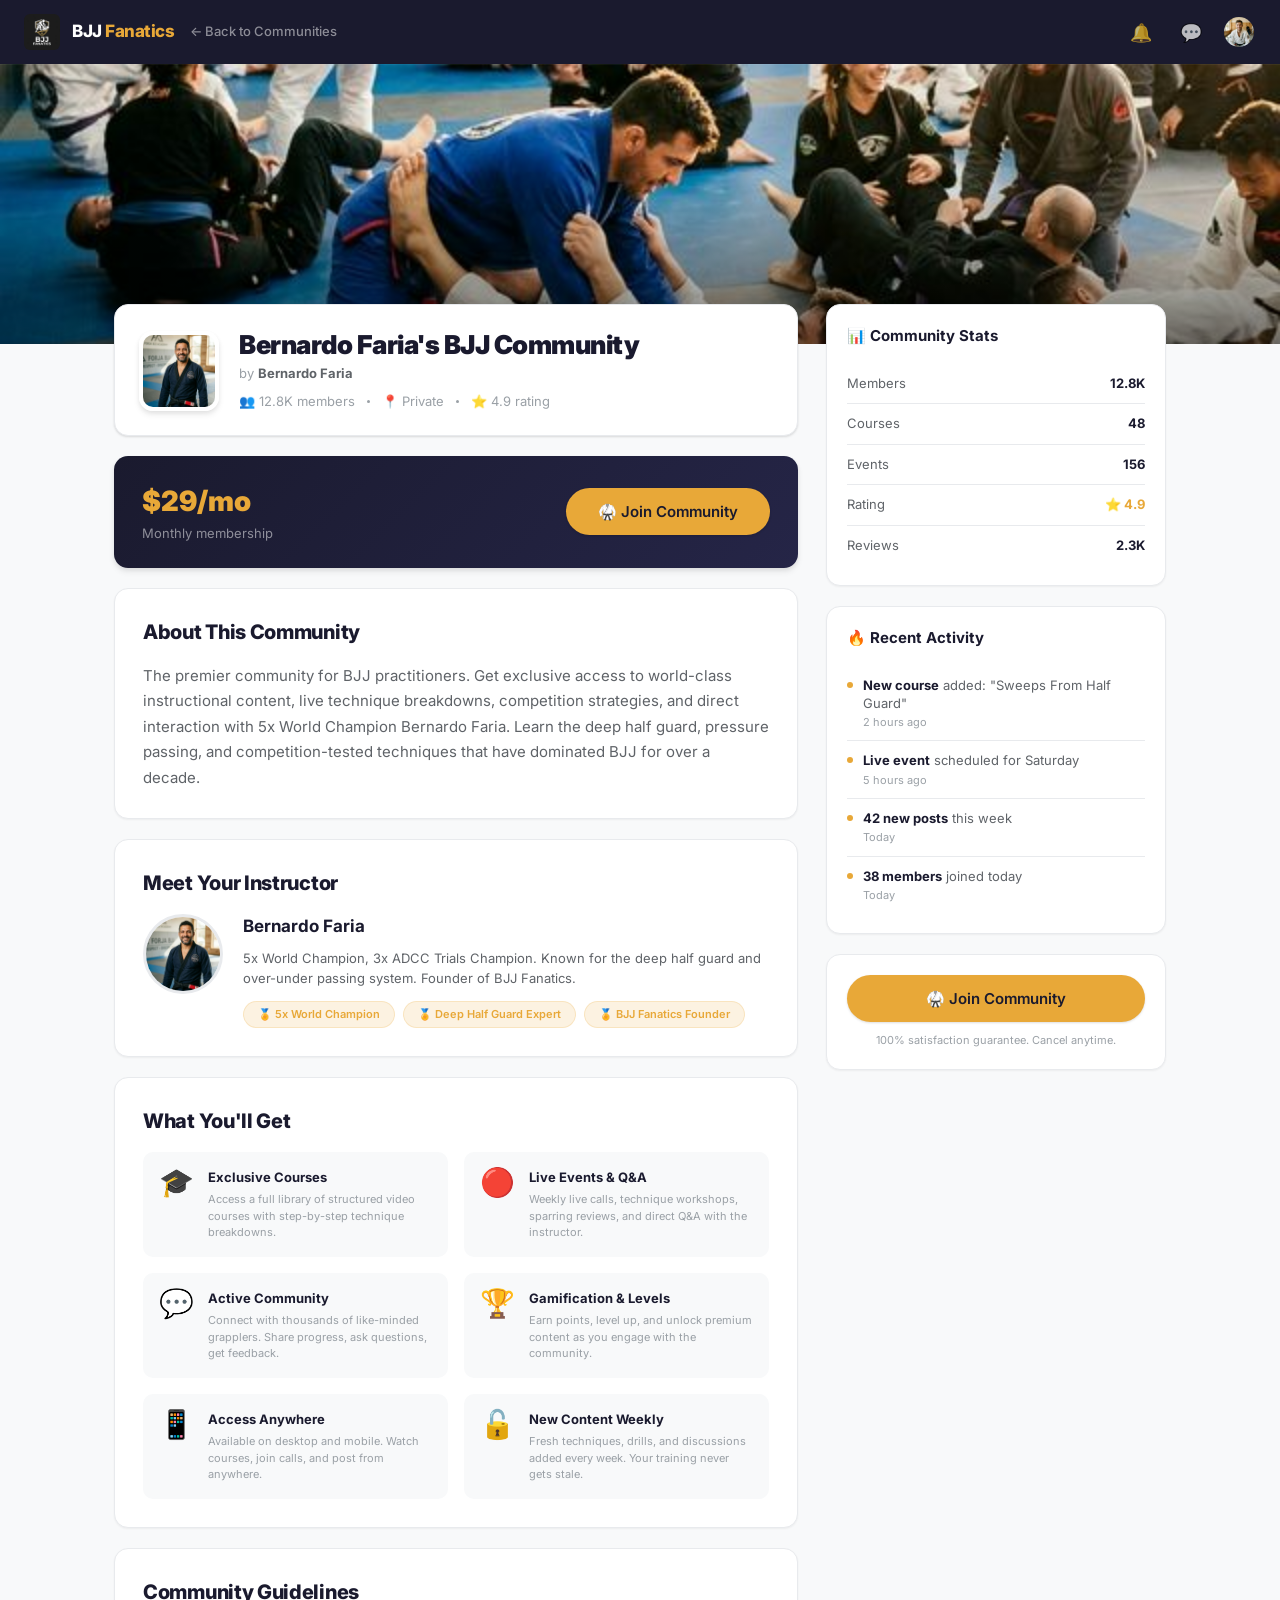
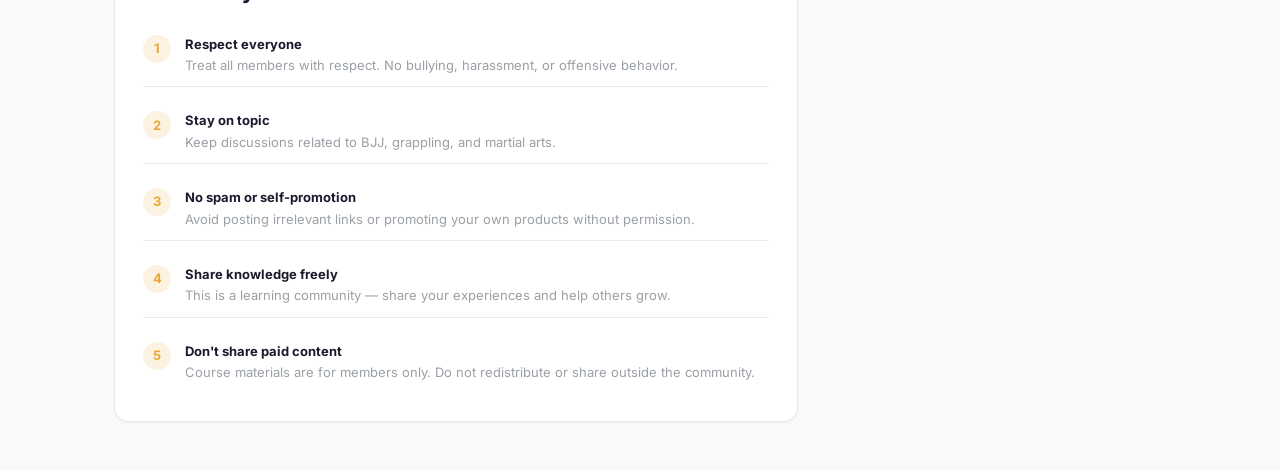
==== about.html @ d4c9fd5d "BJJ Fanatics Community Platform - Initial commit" ====
<!DOCTYPE html>
<html lang="en">
<head>
  <meta charset="UTF-8">
  <meta name="viewport" content="width=device-width, initial-scale=1.0">
  <title>Community — BJJ Fanatics</title>
  <meta name="description" content="Preview this BJJ community before joining. See what's inside — courses, events, members, and more.">
  <link rel="stylesheet" href="styles.css">
  <link rel="stylesheet" href="about.css">
  <link rel="icon" type="image/png" href="assets/logo.png">
</head>
<body>

  <!-- ═══════════════ HEADER ═══════════════ -->
  <header class="main-header" id="mainHeader">
    <div class="header-left">
      <div class="logo-container" onclick="window.location.href='discover.html'">
        <img src="assets/logo.png" alt="BJJ Fanatics" class="logo-img">
        <span class="logo-text">BJJ <span>Fanatics</span></span>
      </div>
      <a href="discover.html" class="back-link">← Back to Communities</a>
    </div>
    <div class="header-right">
      <button class="header-btn" title="Notifications">🔔</button>
      <button class="header-btn" title="Messages">💬</button>
      <img src="assets/avatar-member1.png" alt="Your Profile" class="header-avatar" title="Profile">
    </div>
  </header>

  <!-- ═══════════════ COMMUNITY BANNER ═══════════════ -->
  <section class="about-banner" id="aboutBanner">
    <img src="assets/banner.png" alt="" class="about-banner-img" id="bannerImg">
    <div class="about-banner-overlay"></div>
  </section>

  <!-- ═══════════════ ABOUT CONTENT ═══════════════ -->
  <div class="about-page-content">

    <!-- LEFT COLUMN — Main Info -->
    <div class="about-main">
      
      <!-- Community Header -->
      <div class="about-community-header">
        <img src="assets/avatar-instructor.png" alt="" class="about-avatar" id="aboutAvatar">
        <div class="about-header-info">
          <h1 class="about-community-name" id="aboutName">Community</h1>
          <div class="about-instructor" id="aboutInstructor">by <strong>Instructor</strong></div>
          <div class="about-quick-stats" id="aboutQuickStats">
            <span>👥 12.8K members</span>
            <span class="dot"></span>
            <span>📍 Private</span>
          </div>
        </div>
      </div>

      <!-- Join CTA -->
      <div class="about-join-card" id="aboutJoinCard">
        <div class="join-card-left">
          <div class="join-price" id="joinPrice">$29/mo</div>
          <div class="join-label">Monthly membership</div>
        </div>
        <button class="btn-primary join-main-btn" id="joinMainBtn">🥋 Join Community</button>
      </div>

      <!-- Description -->
      <div class="about-description-card">
        <h2 class="about-section-title">About This Community</h2>
        <p class="about-description-text" id="aboutDescription">
          Loading community details...
        </p>
      </div>

      <!-- Instructor Bio -->
      <div class="about-instructor-card">
        <h2 class="about-section-title">Meet Your Instructor</h2>
        <div class="instructor-profile">
          <img src="assets/avatar-instructor.png" alt="" class="instructor-profile-avatar" id="instructorAvatar">
          <div class="instructor-profile-info">
            <h3 class="instructor-profile-name" id="instructorName">Instructor Name</h3>
            <p class="instructor-profile-bio" id="instructorBio">Bio loading...</p>
            <div class="instructor-highlights" id="instructorHighlights">
              <!-- Generated by JS -->
            </div>
          </div>
        </div>
      </div>

      <!-- What You'll Get -->
      <div class="about-features-card">
        <h2 class="about-section-title">What You'll Get</h2>
        <div class="features-grid">
          <div class="feature-item">
            <div class="feature-icon">🎓</div>
            <div class="feature-info">
              <h4>Exclusive Courses</h4>
              <p>Access a full library of structured video courses with step-by-step technique breakdowns.</p>
            </div>
          </div>
          <div class="feature-item">
            <div class="feature-icon">🔴</div>
            <div class="feature-info">
              <h4>Live Events & Q&A</h4>
              <p>Weekly live calls, technique workshops, sparring reviews, and direct Q&A with the instructor.</p>
            </div>
          </div>
          <div class="feature-item">
            <div class="feature-icon">💬</div>
            <div class="feature-info">
              <h4>Active Community</h4>
              <p>Connect with thousands of like-minded grapplers. Share progress, ask questions, get feedback.</p>
            </div>
          </div>
          <div class="feature-item">
            <div class="feature-icon">🏆</div>
            <div class="feature-info">
              <h4>Gamification & Levels</h4>
              <p>Earn points, level up, and unlock premium content as you engage with the community.</p>
            </div>
          </div>
          <div class="feature-item">
            <div class="feature-icon">📱</div>
            <div class="feature-info">
              <h4>Access Anywhere</h4>
              <p>Available on desktop and mobile. Watch courses, join calls, and post from anywhere.</p>
            </div>
          </div>
          <div class="feature-item">
            <div class="feature-icon">🔓</div>
            <div class="feature-info">
              <h4>New Content Weekly</h4>
              <p>Fresh techniques, drills, and discussions added every week. Your training never gets stale.</p>
            </div>
          </div>
        </div>
      </div>

      <!-- Community Rules -->
      <div class="about-rules-card">
        <h2 class="about-section-title">Community Guidelines</h2>
        <div class="rules-list">
          <div class="rule-item">
            <span class="rule-number">1</span>
            <div>
              <strong>Respect everyone</strong>
              <p>Treat all members with respect. No bullying, harassment, or offensive behavior.</p>
            </div>
          </div>
          <div class="rule-item">
            <span class="rule-number">2</span>
            <div>
              <strong>Stay on topic</strong>
              <p>Keep discussions related to BJJ, grappling, and martial arts.</p>
            </div>
          </div>
          <div class="rule-item">
            <span class="rule-number">3</span>
            <div>
              <strong>No spam or self-promotion</strong>
              <p>Avoid posting irrelevant links or promoting your own products without permission.</p>
            </div>
          </div>
          <div class="rule-item">
            <span class="rule-number">4</span>
            <div>
              <strong>Share knowledge freely</strong>
              <p>This is a learning community — share your experiences and help others grow.</p>
            </div>
          </div>
          <div class="rule-item">
            <span class="rule-number">5</span>
            <div>
              <strong>Don't share paid content</strong>
              <p>Course materials are for members only. Do not redistribute or share outside the community.</p>
            </div>
          </div>
        </div>
      </div>
    </div>

    <!-- RIGHT COLUMN — Sidebar -->
    <div class="about-sidebar">

      <!-- Stats Card -->
      <div class="sidebar-card about-stats-card">
        <h3 class="sidebar-title">📊 Community Stats</h3>
        <div class="about-stat-row">
          <span class="about-stat-label">Members</span>
          <span class="about-stat-value" id="statMembers">—</span>
        </div>
        <div class="about-stat-row">
          <span class="about-stat-label">Courses</span>
          <span class="about-stat-value" id="statCourses">—</span>
        </div>
        <div class="about-stat-row">
          <span class="about-stat-label">Events</span>
          <span class="about-stat-value" id="statEvents">—</span>
        </div>
        <div class="about-stat-row">
          <span class="about-stat-label">Rating</span>
          <span class="about-stat-value about-rating" id="statRating">—</span>
        </div>
        <div class="about-stat-row">
          <span class="about-stat-label">Reviews</span>
          <span class="about-stat-value" id="statReviews">—</span>
        </div>
      </div>

      <!-- Recent Activity -->
      <div class="sidebar-card">
        <h3 class="sidebar-title">🔥 Recent Activity</h3>
        <div class="recent-activity-item">
          <div class="activity-dot"></div>
          <p><strong>New course</strong> added: "Sweeps From Half Guard"</p>
          <span class="activity-time">2 hours ago</span>
        </div>
        <div class="recent-activity-item">
          <div class="activity-dot"></div>
          <p><strong>Live event</strong> scheduled for Saturday</p>
          <span class="activity-time">5 hours ago</span>
        </div>
        <div class="recent-activity-item">
          <div class="activity-dot"></div>
          <p><strong>42 new posts</strong> this week</p>
          <span class="activity-time">Today</span>
        </div>
        <div class="recent-activity-item">
          <div class="activity-dot"></div>
          <p><strong>38 members</strong> joined today</p>
          <span class="activity-time">Today</span>
        </div>
      </div>

      <!-- Sticky Join -->
      <div class="sidebar-card sticky-join-card">
        <button class="btn-primary join-sidebar-btn" id="joinSidebarBtn">🥋 Join Community</button>
        <p class="join-guarantee">100% satisfaction guarantee. Cancel anytime.</p>
      </div>

    </div>
  </div>

  <!-- ═══════════════ TOAST CONTAINER ═══════════════ -->
  <div class="toast-container" id="toastContainer"></div>

  <script src="about.js"></script>
</body>
</html>
---- styles.css ----
/* ═══════════════════════════════════════════════════════
   BJJ FANATICS COMMUNITY — Design System
   Inspired by Skool Community with BJJ Fanatics branding
   ═══════════════════════════════════════════════════════ */

@import url('https://fonts.googleapis.com/css2?family=Inter:wght@300;400;500;600;700;800;900&display=swap');

/* ── CSS Custom Properties ── */
:root {
  /* Brand Colors */
  --brand-primary: #E8A838;
  --brand-primary-hover: #D4952E;
  --brand-primary-light: rgba(232, 168, 56, 0.15);
  --brand-secondary: #1A1A2E;
  --brand-dark: #0F0F1A;
  --brand-accent: #FF6B35;

  /* Neutral Palette */
  --bg-primary: #FFFFFF;
  --bg-secondary: #F8F9FA;
  --bg-tertiary: #F0F2F5;
  --bg-card: #FFFFFF;
  --bg-hover: #F5F5F7;
  --bg-input: #F0F2F5;

  /* Text Colors */
  --text-primary: #1A1A2E;
  --text-secondary: #5F6368;
  --text-tertiary: #9AA0A6;
  --text-inverse: #FFFFFF;
  --text-link: #1967D2;

  /* Border Colors */
  --border-light: #E8EAED;
  --border-medium: #DADCE0;
  --border-focus: var(--brand-primary);

  /* Status Colors */
  --success: #34A853;
  --success-bg: rgba(52, 168, 83, 0.1);
  --warning: #FBBC04;
  --error: #EA4335;
  --info: #4285F4;

  /* Gamification Level Colors */
  --level-1: #9AA0A6;
  --level-2: #34A853;
  --level-3: #4285F4;
  --level-4: #FBBC04;
  --level-5: #E8A838;
  --level-6: #FF6B35;
  --level-7: #EA4335;
  --level-8: #A142F4;
  --level-9: #E8A838;

  /* Shadows */
  --shadow-xs: 0 1px 2px rgba(0, 0, 0, 0.05);
  --shadow-sm: 0 1px 3px rgba(0, 0, 0, 0.08), 0 1px 2px rgba(0, 0, 0, 0.06);
  --shadow-md: 0 4px 6px rgba(0, 0, 0, 0.07), 0 2px 4px rgba(0, 0, 0, 0.06);
  --shadow-lg: 0 10px 25px rgba(0, 0, 0, 0.1), 0 6px 10px rgba(0, 0, 0, 0.08);
  --shadow-xl: 0 20px 40px rgba(0, 0, 0, 0.12);

  /* Border Radius */
  --radius-sm: 6px;
  --radius-md: 10px;
  --radius-lg: 14px;
  --radius-xl: 20px;
  --radius-full: 9999px;

  /* Spacing */
  --space-1: 4px;
  --space-2: 8px;
  --space-3: 12px;
  --space-4: 16px;
  --space-5: 20px;
  --space-6: 24px;
  --space-7: 32px;
  --space-8: 40px;
  --space-9: 48px;
  --space-10: 64px;

  /* Typography */
  --font-family: 'Inter', -apple-system, BlinkMacSystemFont, 'Segoe UI', Roboto, sans-serif;
  --font-size-xs: 11px;
  --font-size-sm: 13px;
  --font-size-base: 14px;
  --font-size-md: 15px;
  --font-size-lg: 17px;
  --font-size-xl: 20px;
  --font-size-2xl: 24px;
  --font-size-3xl: 30px;

  /* Transitions */
  --transition-fast: 150ms ease;
  --transition-base: 250ms ease;
  --transition-slow: 400ms cubic-bezier(0.4, 0, 0.2, 1);

  /* Layout */
  --header-height: 64px;
  --sidebar-width: 340px;
  --content-max-width: 680px;
}

/* ── Reset & Base ── */
*, *::before, *::after {
  margin: 0;
  padding: 0;
  box-sizing: border-box;
}

html {
  scroll-behavior: smooth;
  -webkit-font-smoothing: antialiased;
  -moz-osx-font-smoothing: grayscale;
}

body {
  font-family: var(--font-family);
  font-size: var(--font-size-base);
  color: var(--text-primary);
  background-color: var(--bg-secondary);
  line-height: 1.5;
  min-height: 100vh;
}

a {
  color: var(--text-link);
  text-decoration: none;
  transition: color var(--transition-fast);
}

a:hover {
  color: var(--brand-primary);
}

button {
  font-family: var(--font-family);
  cursor: pointer;
  border: none;
  outline: none;
  background: none;
  font-size: var(--font-size-base);
}

img {
  max-width: 100%;
  display: block;
}

input, textarea, select {
  font-family: var(--font-family);
  font-size: var(--font-size-base);
  outline: none;
}

/* ── Scrollbar Styling ── */
::-webkit-scrollbar {
  width: 6px;
}

::-webkit-scrollbar-track {
  background: transparent;
}

::-webkit-scrollbar-thumb {
  background: var(--border-medium);
  border-radius: 3px;
}

::-webkit-scrollbar-thumb:hover {
  background: var(--text-tertiary);
}

/* ═══════════════════════════════════════════════════════
   HEADER / NAVBAR
   ═══════════════════════════════════════════════════════ */

.main-header {
  position: fixed;
  top: 0;
  left: 0;
  right: 0;
  height: var(--header-height);
  background: var(--brand-secondary);
  display: flex;
  align-items: center;
  justify-content: space-between;
  padding: 0 var(--space-6);
  z-index: 1000;
  box-shadow: 0 1px 0 rgba(255,255,255,0.05);
}

.header-left {
  display: flex;
  align-items: center;
  gap: var(--space-4);
}

.logo-container {
  display: flex;
  align-items: center;
  gap: var(--space-3);
  cursor: pointer;
  transition: opacity var(--transition-fast);
}

.logo-container:hover {
  opacity: 0.85;
}

.logo-img {
  height: 36px;
  width: 36px;
  border-radius: var(--radius-sm);
  object-fit: cover;
}

.logo-text {
  font-size: var(--font-size-lg);
  font-weight: 800;
  color: var(--text-inverse);
  letter-spacing: -0.5px;
}

.logo-text span {
  color: var(--brand-primary);
}

.header-search {
  position: relative;
  width: 320px;
}

.header-search input {
  width: 100%;
  height: 38px;
  padding: 0 var(--space-4) 0 40px;
  background: rgba(255, 255, 255, 0.08);
  border: 1px solid rgba(255, 255, 255, 0.1);
  border-radius: var(--radius-full);
  color: var(--text-inverse);
  font-size: var(--font-size-sm);
  transition: all var(--transition-fast);
}

.header-search input::placeholder {
  color: rgba(255, 255, 255, 0.4);
}

.header-search input:focus {
  background: rgba(255, 255, 255, 0.12);
  border-color: rgba(232, 168, 56, 0.4);
}

.header-search .search-icon {
  position: absolute;
  left: 14px;
  top: 50%;
  transform: translateY(-50%);
  color: rgba(255, 255, 255, 0.4);
  font-size: 14px;
}

.header-right {
  display: flex;
  align-items: center;
  gap: var(--space-3);
}

.header-btn {
  width: 38px;
  height: 38px;
  display: flex;
  align-items: center;
  justify-content: center;
  border-radius: var(--radius-full);
  color: rgba(255, 255, 255, 0.7);
  transition: all var(--transition-fast);
  position: relative;
  font-size: 18px;
}

.header-btn:hover {
  background: rgba(255, 255, 255, 0.1);
  color: var(--text-inverse);
}

.header-btn .notification-badge {
  position: absolute;
  top: 4px;
  right: 4px;
  width: 8px;
  height: 8px;
  background: var(--error);
  border-radius: 50%;
  border: 2px solid var(--brand-secondary);
}

.header-avatar {
  width: 34px;
  height: 34px;
  border-radius: 50%;
  object-fit: cover;
  cursor: pointer;
  border: 2px solid transparent;
  transition: border-color var(--transition-fast);
}

.header-avatar:hover {
  border-color: var(--brand-primary);
}

/* ═══════════════════════════════════════════════════════
   COMMUNITY BANNER & TABS
   ═══════════════════════════════════════════════════════ */

.community-header {
  margin-top: var(--header-height);
  background: var(--bg-primary);
  border-bottom: 1px solid var(--border-light);
}

.banner-container {
  position: relative;
  height: 220px;
  overflow: hidden;
}

.banner-image {
  width: 100%;
  height: 100%;
  object-fit: cover;
}

.banner-overlay {
  position: absolute;
  bottom: 0;
  left: 0;
  right: 0;
  height: 50%;
  background: linear-gradient(transparent, rgba(0,0,0,0.5));
}

.community-info {
  max-width: 1200px;
  margin: 0 auto;
  padding: 0 var(--space-6);
  display: flex;
  align-items: flex-end;
  gap: var(--space-5);
  margin-top: -32px;
  position: relative;
  z-index: 2;
}

.community-avatar {
  width: 72px;
  height: 72px;
  border-radius: var(--radius-lg);
  border: 4px solid var(--bg-primary);
  object-fit: cover;
  box-shadow: var(--shadow-md);
}

.community-details {
  flex: 1;
  padding-bottom: var(--space-3);
}

.community-name {
  font-size: var(--font-size-xl);
  font-weight: 800;
  color: var(--text-primary);
  letter-spacing: -0.5px;
}

.community-meta {
  display: flex;
  align-items: center;
  gap: var(--space-4);
  margin-top: var(--space-1);
  font-size: var(--font-size-sm);
  color: var(--text-secondary);
}

.community-meta .dot {
  width: 3px;
  height: 3px;
  background: var(--text-tertiary);
  border-radius: 50%;
}

.community-actions {
  display: flex;
  gap: var(--space-3);
  padding-bottom: var(--space-3);
}

.btn-primary {
  display: inline-flex;
  align-items: center;
  gap: var(--space-2);
  padding: 10px 20px;
  background: var(--brand-primary);
  color: var(--text-primary);
  font-weight: 600;
  font-size: var(--font-size-sm);
  border-radius: var(--radius-md);
  transition: all var(--transition-fast);
  box-shadow: var(--shadow-sm);
}

.btn-primary:hover {
  background: var(--brand-primary-hover);
  transform: translateY(-1px);
  box-shadow: var(--shadow-md);
  color: var(--text-primary);
}

.btn-secondary {
  display: inline-flex;
  align-items: center;
  gap: var(--space-2);
  padding: 10px 20px;
  background: var(--bg-primary);
  color: var(--text-primary);
  font-weight: 600;
  font-size: var(--font-size-sm);
  border: 1px solid var(--border-medium);
  border-radius: var(--radius-md);
  transition: all var(--transition-fast);
}

.btn-secondary:hover {
  background: var(--bg-hover);
  border-color: var(--text-tertiary);
}

/* Navigation Tabs */
.nav-tabs {
  max-width: 1200px;
  margin: 0 auto;
  padding: 0 var(--space-6);
  display: flex;
  gap: 0;
  margin-top: var(--space-4);
}

.nav-tab {
  padding: 12px 20px;
  font-weight: 500;
  font-size: var(--font-size-sm);
  color: var(--text-secondary);
  border-bottom: 2px solid transparent;
  transition: all var(--transition-fast);
  display: flex;
  align-items: center;
  gap: var(--space-2);
  cursor: pointer;
}

.nav-tab:hover {
  color: var(--text-primary);
  background: var(--bg-hover);
}

.nav-tab.active {
  color: var(--brand-primary);
  border-bottom-color: var(--brand-primary);
  font-weight: 600;
}

.nav-tab .tab-icon {
  font-size: 16px;
}

/* ═══════════════════════════════════════════════════════
   MAIN CONTENT LAYOUT
   ═══════════════════════════════════════════════════════ */

.main-content {
  max-width: 1200px;
  margin: 0 auto;
  padding: var(--space-6);
  display: grid;
  grid-template-columns: 1fr var(--sidebar-width);
  gap: var(--space-6);
}

/* ═══════════════════════════════════════════════════════
   COMMUNITY FEED
   ═══════════════════════════════════════════════════════ */

.feed-container {
  display: flex;
  flex-direction: column;
  gap: var(--space-4);
}

/* Post Composer */
.post-composer {
  background: var(--bg-card);
  border: 1px solid var(--border-light);
  border-radius: var(--radius-lg);
  padding: var(--space-5);
  box-shadow: var(--shadow-xs);
  transition: box-shadow var(--transition-fast);
}

.post-composer:hover {
  box-shadow: var(--shadow-sm);
}

.composer-top {
  display: flex;
  align-items: center;
  gap: var(--space-3);
}

.composer-avatar {
  width: 40px;
  height: 40px;
  border-radius: 50%;
  object-fit: cover;
  flex-shrink: 0;
}

.composer-input {
  flex: 1;
  height: 42px;
  padding: 0 var(--space-4);
  background: var(--bg-input);
  border: 1px solid transparent;
  border-radius: var(--radius-full);
  color: var(--text-primary);
  font-size: var(--font-size-base);
  transition: all var(--transition-fast);
  cursor: pointer;
}

.composer-input::placeholder {
  color: var(--text-tertiary);
}

.composer-input:focus {
  border-color: var(--border-focus);
  background: var(--bg-primary);
  box-shadow: 0 0 0 3px var(--brand-primary-light);
}

/* Feed Filters */
.feed-filters {
  display: flex;
  gap: var(--space-2);
  padding: var(--space-2) 0;
}

.filter-btn {
  padding: 6px 16px;
  border-radius: var(--radius-full);
  font-size: var(--font-size-sm);
  font-weight: 500;
  color: var(--text-secondary);
  transition: all var(--transition-fast);
}

.filter-btn:hover {
  background: var(--bg-tertiary);
  color: var(--text-primary);
}

.filter-btn.active {
  background: var(--brand-primary-light);
  color: var(--brand-primary);
  font-weight: 600;
}

/* Post Card */
.post-card {
  background: var(--bg-card);
  border: 1px solid var(--border-light);
  border-radius: var(--radius-lg);
  padding: var(--space-5);
  box-shadow: var(--shadow-xs);
  transition: all var(--transition-base);
  animation: fadeInUp 0.4s ease both;
}

.post-card:hover {
  box-shadow: var(--shadow-sm);
  border-color: var(--border-medium);
}

@keyframes fadeInUp {
  from {
    opacity: 0;
    transform: translateY(12px);
  }
  to {
    opacity: 1;
    transform: translateY(0);
  }
}

.post-card:nth-child(2) { animation-delay: 0.05s; }
.post-card:nth-child(3) { animation-delay: 0.1s; }
.post-card:nth-child(4) { animation-delay: 0.15s; }
.post-card:nth-child(5) { animation-delay: 0.2s; }

.post-header {
  display: flex;
  align-items: center;
  gap: var(--space-3);
  margin-bottom: var(--space-3);
}

.post-avatar {
  width: 40px;
  height: 40px;
  border-radius: 50%;
  object-fit: cover;
  flex-shrink: 0;
  cursor: pointer;
  transition: transform var(--transition-fast);
}

.post-avatar:hover {
  transform: scale(1.08);
}

.post-user-info {
  flex: 1;
}

.post-user-name {
  font-weight: 600;
  font-size: var(--font-size-base);
  color: var(--text-primary);
  display: flex;
  align-items: center;
  gap: var(--space-2);
}

.level-badge {
  display: inline-flex;
  align-items: center;
  gap: 3px;
  padding: 1px 8px;
  border-radius: var(--radius-full);
  font-size: var(--font-size-xs);
  font-weight: 700;
  color: var(--text-inverse);
  line-height: 1.6;
}

.level-badge.level-1 { background: var(--level-1); }
.level-badge.level-2 { background: var(--level-2); }
.level-badge.level-3 { background: var(--level-3); }
.level-badge.level-4 { background: var(--level-4); }
.level-badge.level-5 { background: var(--level-5); }
.level-badge.level-6 { background: var(--level-6); }
.level-badge.level-7 { background: var(--level-7); }
.level-badge.level-8 { background: var(--level-8); }
.level-badge.level-9 { background: linear-gradient(135deg, var(--brand-primary), var(--brand-accent)); }

.post-timestamp {
  font-size: var(--font-size-sm);
  color: var(--text-tertiary);
}

.post-menu-btn {
  width: 32px;
  height: 32px;
  display: flex;
  align-items: center;
  justify-content: center;
  border-radius: var(--radius-full);
  color: var(--text-tertiary);
  transition: all var(--transition-fast);
}

.post-menu-btn:hover {
  background: var(--bg-tertiary);
  color: var(--text-secondary);
}

.post-title {
  font-size: var(--font-size-lg);
  font-weight: 700;
  color: var(--text-primary);
  margin-bottom: var(--space-2);
  letter-spacing: -0.3px;
  line-height: 1.35;
}

.post-body {
  font-size: var(--font-size-base);
  color: var(--text-secondary);
  line-height: 1.65;
  margin-bottom: var(--space-4);
}

.post-body p + p {
  margin-top: var(--space-3);
}

.post-image {
  width: calc(100% + 40px);
  margin-left: -20px;
  margin-bottom: var(--space-4);
  border-radius: var(--radius-sm);
  overflow: hidden;
}

.post-image img {
  width: 100%;
  max-height: 400px;
  object-fit: cover;
}

.post-category {
  display: inline-block;
  padding: 2px 10px;
  background: var(--bg-tertiary);
  border-radius: var(--radius-full);
  font-size: var(--font-size-xs);
  font-weight: 500;
  color: var(--text-secondary);
  margin-bottom: var(--space-3);
}

.post-footer {
  display: flex;
  align-items: center;
  gap: var(--space-5);
  padding-top: var(--space-4);
  border-top: 1px solid var(--border-light);
}

.post-action {
  display: flex;
  align-items: center;
  gap: var(--space-2);
  font-size: var(--font-size-sm);
  color: var(--text-secondary);
  transition: all var(--transition-fast);
  padding: 4px 8px;
  border-radius: var(--radius-sm);
}

.post-action:hover {
  color: var(--brand-primary);
  background: var(--brand-primary-light);
}

.post-action.liked {
  color: var(--brand-primary);
}

.post-action .action-icon {
  font-size: 18px;
}

/* ═══════════════════════════════════════════════════════
   SIDEBAR
   ═══════════════════════════════════════════════════════ */

.sidebar {
  display: flex;
  flex-direction: column;
  gap: var(--space-4);
}

.sidebar-card {
  background: var(--bg-card);
  border: 1px solid var(--border-light);
  border-radius: var(--radius-lg);
  padding: var(--space-5);
  box-shadow: var(--shadow-xs);
}

.sidebar-title {
  font-size: var(--font-size-md);
  font-weight: 700;
  color: var(--text-primary);
  margin-bottom: var(--space-4);
  display: flex;
  align-items: center;
  gap: var(--space-2);
}

.sidebar-title .title-icon {
  font-size: 18px;
}

/* About Section */
.about-text {
  font-size: var(--font-size-sm);
  color: var(--text-secondary);
  line-height: 1.6;
  margin-bottom: var(--space-4);
}

.about-stats {
  display: grid;
  grid-template-columns: 1fr 1fr;
  gap: var(--space-3);
}

.stat-item {
  text-align: center;
  padding: var(--space-3);
  background: var(--bg-tertiary);
  border-radius: var(--radius-md);
}

.stat-value {
  font-size: var(--font-size-xl);
  font-weight: 800;
  color: var(--text-primary);
}

.stat-label {
  font-size: var(--font-size-xs);
  color: var(--text-tertiary);
  text-transform: uppercase;
  letter-spacing: 0.5px;
  margin-top: 2px;
}

/* Events */
.event-item {
  display: flex;
  gap: var(--space-3);
  padding: var(--space-3) 0;
  border-bottom: 1px solid var(--border-light);
  transition: background var(--transition-fast);
  cursor: pointer;
}

.event-item:last-child {
  border-bottom: none;
}

.event-item:hover {
  background: var(--bg-hover);
  margin: 0 calc(var(--space-3) * -1);
  padding-left: var(--space-3);
  padding-right: var(--space-3);
  border-radius: var(--radius-sm);
}

.event-date {
  display: flex;
  flex-direction: column;
  align-items: center;
  justify-content: center;
  width: 48px;
  height: 48px;
  background: var(--brand-primary-light);
  border-radius: var(--radius-md);
  flex-shrink: 0;
}

.event-date .month {
  font-size: var(--font-size-xs);
  font-weight: 700;
  color: var(--brand-primary);
  text-transform: uppercase;
  line-height: 1;
}

.event-date .day {
  font-size: var(--font-size-lg);
  font-weight: 800;
  color: var(--brand-primary);
  line-height: 1.2;
}

.event-info {
  flex: 1;
}

.event-title {
  font-size: var(--font-size-sm);
  font-weight: 600;
  color: var(--text-primary);
  margin-bottom: 2px;
}

.event-time {
  font-size: var(--font-size-xs);
  color: var(--text-tertiary);
}

/* Leaderboard */
.leaderboard-item {
  display: flex;
  align-items: center;
  gap: var(--space-3);
  padding: var(--space-3) 0;
  border-bottom: 1px solid var(--border-light);
  transition: background var(--transition-fast);
  cursor: pointer;
}

.leaderboard-item:last-child {
  border-bottom: none;
}

.leaderboard-item:hover {
  background: var(--bg-hover);
  margin: 0 calc(var(--space-3) * -1);
  padding-left: var(--space-3);
  padding-right: var(--space-3);
  border-radius: var(--radius-sm);
}

.rank-number {
  width: 28px;
  height: 28px;
  display: flex;
  align-items: center;
  justify-content: center;
  font-weight: 700;
  font-size: var(--font-size-sm);
  color: var(--text-tertiary);
  flex-shrink: 0;
}

.rank-number.top-3 {
  color: var(--brand-primary);
}

.leaderboard-avatar {
  width: 32px;
  height: 32px;
  border-radius: 50%;
  object-fit: cover;
  flex-shrink: 0;
}

.leaderboard-user-info {
  flex: 1;
  min-width: 0;
}

.leaderboard-name {
  font-weight: 600;
  font-size: var(--font-size-sm);
  color: var(--text-primary);
  white-space: nowrap;
  overflow: hidden;
  text-overflow: ellipsis;
}

.leaderboard-level {
  font-size: var(--font-size-xs);
  color: var(--text-tertiary);
}

.leaderboard-points {
  font-weight: 700;
  font-size: var(--font-size-sm);
  color: var(--brand-primary);
  white-space: nowrap;
}

.view-all-btn {
  display: block;
  width: 100%;
  text-align: center;
  padding: var(--space-3);
  margin-top: var(--space-3);
  font-size: var(--font-size-sm);
  font-weight: 600;
  color: var(--brand-primary);
  background: var(--brand-primary-light);
  border-radius: var(--radius-md);
  transition: all var(--transition-fast);
}

.view-all-btn:hover {
  background: var(--brand-primary);
  color: var(--text-inverse);
}

/* ═══════════════════════════════════════════════════════
   TAB PAGES — CLASSROOM
   ═══════════════════════════════════════════════════════ */

.page-section {
  display: none;
}

.page-section.active {
  display: block;
}

.classroom-grid {
  display: grid;
  grid-template-columns: 1fr 1fr;
  gap: var(--space-5);
}

.course-card {
  background: var(--bg-card);
  border: 1px solid var(--border-light);
  border-radius: var(--radius-lg);
  overflow: hidden;
  transition: all var(--transition-base);
  cursor: pointer;
  animation: fadeInUp 0.4s ease both;
}

.course-card:hover {
  transform: translateY(-4px);
  box-shadow: var(--shadow-lg);
  border-color: var(--border-medium);
}

.course-card:nth-child(2) { animation-delay: 0.05s; }
.course-card:nth-child(3) { animation-delay: 0.1s; }
.course-card:nth-child(4) { animation-delay: 0.15s; }

.course-thumb {
  width: 100%;
  height: 160px;
  object-fit: cover;
  position: relative;
}

.course-thumb-container {
  position: relative;
}

.course-progress-bar {
  position: absolute;
  bottom: 0;
  left: 0;
  height: 4px;
  background: var(--brand-primary);
  border-radius: 0 2px 0 0;
  transition: width var(--transition-slow);
}

.course-info {
  padding: var(--space-4);
}

.course-title {
  font-size: var(--font-size-md);
  font-weight: 700;
  color: var(--text-primary);
  margin-bottom: var(--space-2);
}

.course-meta {
  display: flex;
  align-items: center;
  gap: var(--space-3);
  font-size: var(--font-size-sm);
  color: var(--text-tertiary);
}

.course-meta .progress-text {
  color: var(--brand-primary);
  font-weight: 600;
}

.locked-badge {
  display: inline-flex;
  align-items: center;
  gap: 4px;
  padding: 2px 8px;
  background: var(--bg-tertiary);
  border-radius: var(--radius-full);
  font-size: var(--font-size-xs);
  color: var(--text-tertiary);
  font-weight: 500;
}

/* ═══════════════════════════════════════════════════════
   TAB PAGES — CALENDAR / LIVE EVENTS  
   ═══════════════════════════════════════════════════════ */

/* ── Live Now Banner ── */
.live-now-banner {
  display: flex;
  align-items: center;
  gap: var(--space-4);
  padding: var(--space-4) var(--space-5);
  background: linear-gradient(135deg, #1A0A0A, #2D1010, #1A0A0A);
  border: 1px solid rgba(234, 67, 53, 0.3);
  border-radius: var(--radius-lg);
  margin-bottom: var(--space-5);
  position: relative;
  overflow: hidden;
  animation: fadeInUp 0.5s ease;
}

.live-now-banner::before {
  content: '';
  position: absolute;
  inset: 0;
  background: radial-gradient(circle at 20% 50%, rgba(234, 67, 53, 0.08), transparent 60%);
  pointer-events: none;
}

.live-now-pulse {
  width: 14px;
  height: 14px;
  background: #EA4335;
  border-radius: 50%;
  flex-shrink: 0;
  position: relative;
  animation: livePulse 2s ease-in-out infinite;
}

.live-now-pulse::after {
  content: '';
  position: absolute;
  inset: -6px;
  border-radius: 50%;
  border: 2px solid rgba(234, 67, 53, 0.4);
  animation: livePulseRing 2s ease-in-out infinite;
}

@keyframes livePulse {
  0%, 100% { transform: scale(1); opacity: 1; }
  50% { transform: scale(1.15); opacity: 0.85; }
}

@keyframes livePulseRing {
  0%, 100% { transform: scale(1); opacity: 0; }
  50% { transform: scale(1.6); opacity: 1; }
}

.live-now-content {
  flex: 1;
  position: relative;
  z-index: 1;
}

.live-now-badge {
  display: inline-block;
  padding: 2px 10px;
  background: rgba(234, 67, 53, 0.2);
  border: 1px solid rgba(234, 67, 53, 0.4);
  border-radius: var(--radius-full);
  font-size: var(--font-size-xs);
  font-weight: 700;
  color: #FF6B5E;
  letter-spacing: 0.5px;
  margin-bottom: var(--space-1);
}

.live-now-info h3 {
  font-size: var(--font-size-lg);
  font-weight: 700;
  color: #FFFFFF;
  margin-bottom: 2px;
}

.live-now-info p {
  font-size: var(--font-size-sm);
  color: rgba(255, 255, 255, 0.5);
}

.live-now-info p span {
  color: #FF6B5E;
  font-weight: 600;
}

.live-join-btn {
  display: inline-flex;
  align-items: center;
  gap: var(--space-2);
  padding: 12px 28px;
  background: linear-gradient(135deg, #EA4335, #D32F2F);
  color: white;
  font-weight: 700;
  font-size: var(--font-size-base);
  border-radius: var(--radius-full);
  transition: all var(--transition-fast);
  box-shadow: 0 4px 16px rgba(234, 67, 53, 0.35);
  position: relative;
  z-index: 1;
  flex-shrink: 0;
}

.live-join-btn:hover {
  transform: translateY(-2px) scale(1.03);
  box-shadow: 0 6px 24px rgba(234, 67, 53, 0.5);
}

.live-join-btn .join-icon {
  font-size: 18px;
}

/* ── Events Header ── */
.events-header-bar {
  display: flex;
  align-items: center;
  justify-content: space-between;
  margin-bottom: var(--space-4);
}

.events-header-left {
  display: flex;
  align-items: center;
  gap: var(--space-3);
}

.events-header-left h2 {
  font-size: var(--font-size-xl);
  font-weight: 800;
  color: var(--text-primary);
}

.events-count {
  padding: 3px 12px;
  background: var(--brand-primary-light);
  color: var(--brand-primary);
  font-size: var(--font-size-xs);
  font-weight: 600;
  border-radius: var(--radius-full);
}

.events-header-right {
  display: flex;
  align-items: center;
  gap: var(--space-3);
}

.view-toggle {
  display: flex;
  background: var(--bg-tertiary);
  border-radius: var(--radius-md);
  padding: 3px;
}

.view-toggle-btn {
  width: 36px;
  height: 32px;
  display: flex;
  align-items: center;
  justify-content: center;
  border-radius: var(--radius-sm);
  color: var(--text-tertiary);
  transition: all var(--transition-fast);
}

.view-toggle-btn:hover {
  color: var(--text-secondary);
}

.view-toggle-btn.active {
  background: var(--bg-primary);
  color: var(--brand-primary);
  box-shadow: var(--shadow-xs);
}

.create-event-btn {
  font-size: var(--font-size-sm) !important;
}

.create-event-btn span {
  font-size: 18px;
  font-weight: 300;
}

/* ── Event Type Filters ── */
.event-type-filters {
  display: flex;
  gap: var(--space-2);
  margin-bottom: var(--space-5);
  overflow-x: auto;
  -webkit-overflow-scrolling: touch;
  padding-bottom: 4px;
}

.event-filter-pill {
  padding: 7px 16px;
  border-radius: var(--radius-full);
  font-size: var(--font-size-sm);
  font-weight: 500;
  color: var(--text-secondary);
  background: var(--bg-card);
  border: 1px solid var(--border-light);
  transition: all var(--transition-fast);
  white-space: nowrap;
  flex-shrink: 0;
}

.event-filter-pill:hover {
  background: var(--bg-tertiary);
  border-color: var(--border-medium);
  color: var(--text-primary);
}

.event-filter-pill.active {
  background: var(--brand-primary);
  color: var(--text-inverse);
  border-color: var(--brand-primary);
  font-weight: 600;
  box-shadow: 0 2px 8px rgba(232, 168, 56, 0.3);
}

/* ── Events List View ── */
.events-list-view {
  display: none;
}

.events-list-view.active {
  display: block;
}

.events-list {
  display: flex;
  flex-direction: column;
  gap: var(--space-4);
}

/* ── Event Card ── */
.event-card {
  background: var(--bg-card);
  border: 1px solid var(--border-light);
  border-radius: var(--radius-lg);
  overflow: hidden;
  transition: all var(--transition-base);
  cursor: pointer;
  animation: fadeInUp 0.4s ease both;
  display: flex;
}

.event-card:hover {
  transform: translateY(-3px);
  box-shadow: var(--shadow-lg);
  border-color: var(--border-medium);
}

.event-card:nth-child(2) { animation-delay: 0.05s; }
.event-card:nth-child(3) { animation-delay: 0.1s; }
.event-card:nth-child(4) { animation-delay: 0.15s; }
.event-card:nth-child(5) { animation-delay: 0.2s; }

.event-card-date-strip {
  display: flex;
  flex-direction: column;
  align-items: center;
  justify-content: center;
  min-width: 80px;
  padding: var(--space-4);
  position: relative;
}

.event-card-date-strip.type-live {
  background: linear-gradient(180deg, #2D1010, #1A0808);
}
.event-card-date-strip.type-workshop {
  background: linear-gradient(180deg, #0A1A2D, #081018);
}
.event-card-date-strip.type-competition {
  background: linear-gradient(180deg, #2D2A0A, #1A1808);
}
.event-card-date-strip.type-drilling {
  background: linear-gradient(180deg, #0A2D15, #081A0C);
}

.event-card-date-strip .event-strip-month {
  font-size: var(--font-size-xs);
  font-weight: 700;
  color: rgba(255,255,255,0.5);
  text-transform: uppercase;
  letter-spacing: 1px;
}

.event-card-date-strip .event-strip-day {
  font-size: var(--font-size-3xl);
  font-weight: 900;
  color: #FFFFFF;
  line-height: 1.1;
}

.event-card-date-strip .event-strip-weekday {
  font-size: var(--font-size-xs);
  color: rgba(255,255,255,0.4);
  text-transform: uppercase;
  font-weight: 500;
}

.event-card-body {
  flex: 1;
  padding: var(--space-4) var(--space-5);
  display: flex;
  flex-direction: column;
  justify-content: center;
  gap: var(--space-2);
}

.event-card-type {
  display: inline-flex;
  align-items: center;
  gap: 4px;
  padding: 2px 10px;
  border-radius: var(--radius-full);
  font-size: var(--font-size-xs);
  font-weight: 600;
  width: fit-content;
}

.event-card-type.type-live {
  background: rgba(234, 67, 53, 0.1);
  color: #EA4335;
}
.event-card-type.type-workshop {
  background: rgba(66, 133, 244, 0.1);
  color: #4285F4;
}
.event-card-type.type-competition {
  background: rgba(251, 188, 4, 0.1);
  color: #D4952E;
}
.event-card-type.type-drilling {
  background: rgba(52, 168, 83, 0.1);
  color: #34A853;
}

.event-card-title {
  font-size: var(--font-size-lg);
  font-weight: 700;
  color: var(--text-primary);
  line-height: 1.3;
}

.event-card-meta {
  display: flex;
  align-items: center;
  gap: var(--space-4);
  font-size: var(--font-size-sm);
  color: var(--text-tertiary);
}

.event-card-meta span {
  display: flex;
  align-items: center;
  gap: 4px;
}

.event-card-actions {
  display: flex;
  flex-direction: column;
  align-items: flex-end;
  justify-content: center;
  padding: var(--space-4) var(--space-5);
  gap: var(--space-2);
  min-width: 140px;
}

.event-rsvp-count {
  font-size: var(--font-size-sm);
  color: var(--text-tertiary);
  text-align: right;
}

.event-rsvp-count strong {
  color: var(--text-primary);
  font-weight: 700;
}

.event-card-rsvp-btn {
  padding: 8px 20px;
  background: var(--brand-primary);
  color: var(--text-primary);
  font-weight: 600;
  font-size: var(--font-size-sm);
  border-radius: var(--radius-md);
  transition: all var(--transition-fast);
  white-space: nowrap;
}

.event-card-rsvp-btn:hover {
  background: var(--brand-primary-hover);
  transform: translateY(-1px);
  box-shadow: 0 2px 8px rgba(232, 168, 56, 0.3);
}

.event-card-rsvp-btn.rsvped {
  background: var(--success-bg);
  color: var(--success);
  border: 1px solid rgba(52, 168, 83, 0.3);
}

.event-card-rsvp-btn.rsvped:hover {
  background: rgba(52, 168, 83, 0.15);
  box-shadow: none;
  transform: none;
}

/* ── Calendar View ── */
.events-calendar-view {
  display: none;
}

.events-calendar-view.active {
  display: block;
}

.calendar-container {
  background: var(--bg-card);
  border: 1px solid var(--border-light);
  border-radius: var(--radius-lg);
  padding: var(--space-6);
  box-shadow: var(--shadow-xs);
}

.calendar-header-bar {
  display: flex;
  align-items: center;
  justify-content: space-between;
  margin-bottom: var(--space-6);
}

.calendar-month-title {
  font-size: var(--font-size-xl);
  font-weight: 700;
}

.calendar-nav-btns {
  display: flex;
  gap: var(--space-2);
}

.cal-nav-btn {
  width: 36px;
  height: 36px;
  display: flex;
  align-items: center;
  justify-content: center;
  border-radius: var(--radius-full);
  border: 1px solid var(--border-light);
  color: var(--text-secondary);
  transition: all var(--transition-fast);
}

.cal-nav-btn:hover {
  background: var(--bg-tertiary);
  border-color: var(--border-medium);
}

.calendar-grid {
  display: grid;
  grid-template-columns: repeat(7, 1fr);
  gap: 2px;
}

.calendar-day-header {
  text-align: center;
  font-size: var(--font-size-xs);
  font-weight: 600;
  color: var(--text-tertiary);
  text-transform: uppercase;
  letter-spacing: 0.5px;
  padding: var(--space-3);
}

.calendar-day {
  aspect-ratio: 1;
  display: flex;
  flex-direction: column;
  align-items: center;
  justify-content: flex-start;
  padding: var(--space-2);
  border-radius: var(--radius-md);
  cursor: pointer;
  transition: all var(--transition-fast);
  font-size: var(--font-size-sm);
  color: var(--text-primary);
  position: relative;
}

.calendar-day:hover {
  background: var(--bg-tertiary);
}

.calendar-day.today {
  background: var(--brand-primary-light);
  font-weight: 700;
}

.calendar-day.has-event::after {
  content: '';
  width: 6px;
  height: 6px;
  background: var(--brand-primary);
  border-radius: 50%;
  margin-top: 4px;
}

.calendar-day.other-month {
  color: var(--text-tertiary);
  opacity: 0.5;
}

/* ── Past Recordings ── */
.past-recordings-section {
  animation: fadeInUp 0.4s ease;
}

.recordings-grid {
  display: grid;
  grid-template-columns: repeat(2, 1fr);
  gap: var(--space-4);
}

.recording-card {
  background: var(--bg-card);
  border: 1px solid var(--border-light);
  border-radius: var(--radius-lg);
  overflow: hidden;
  transition: all var(--transition-base);
  cursor: pointer;
  animation: fadeInUp 0.4s ease both;
}

.recording-card:hover {
  transform: translateY(-3px);
  box-shadow: var(--shadow-lg);
}

.recording-card:nth-child(2) { animation-delay: 0.05s; }
.recording-card:nth-child(3) { animation-delay: 0.1s; }
.recording-card:nth-child(4) { animation-delay: 0.15s; }

.recording-thumb {
  position: relative;
  height: 140px;
  overflow: hidden;
}

.recording-thumb img {
  width: 100%;
  height: 100%;
  object-fit: cover;
}

.recording-thumb-overlay {
  position: absolute;
  inset: 0;
  background: rgba(0,0,0,0.35);
  display: flex;
  align-items: center;
  justify-content: center;
  opacity: 0;
  transition: opacity var(--transition-fast);
}

.recording-card:hover .recording-thumb-overlay {
  opacity: 1;
}

.recording-play-icon {
  width: 48px;
  height: 48px;
  background: rgba(255,255,255,0.9);
  border-radius: 50%;
  display: flex;
  align-items: center;
  justify-content: center;
  font-size: 20px;
  color: var(--text-primary);
  box-shadow: var(--shadow-md);
}

.recording-duration {
  position: absolute;
  bottom: 8px;
  right: 8px;
  padding: 2px 8px;
  background: rgba(0,0,0,0.7);
  color: white;
  font-size: var(--font-size-xs);
  font-weight: 600;
  border-radius: var(--radius-sm);
}

.recording-info {
  padding: var(--space-4);
}

.recording-info h4 {
  font-size: var(--font-size-md);
  font-weight: 700;
  color: var(--text-primary);
  margin-bottom: var(--space-1);
}

.recording-meta {
  font-size: var(--font-size-xs);
  color: var(--text-tertiary);
  display: flex;
  gap: var(--space-3);
}

/* ── Event Detail Modal ── */
.event-modal-content {
  max-width: 580px;
}

.event-modal-header {
  display: flex;
  align-items: center;
  justify-content: space-between;
  padding: var(--space-5) var(--space-5) var(--space-3);
}

.event-modal-type-badge {
  display: inline-block;
  padding: 4px 14px;
  border-radius: var(--radius-full);
  font-size: var(--font-size-sm);
  font-weight: 700;
  background: rgba(234, 67, 53, 0.1);
  color: #EA4335;
}

.event-modal-body {
  padding: 0 var(--space-5) var(--space-5);
}

.event-modal-title {
  font-size: var(--font-size-2xl);
  font-weight: 800;
  color: var(--text-primary);
  margin-bottom: var(--space-5);
  line-height: 1.25;
}

.event-modal-meta-grid {
  display: grid;
  grid-template-columns: 1fr 1fr;
  gap: var(--space-3);
  margin-bottom: var(--space-5);
}

.event-modal-meta-item {
  display: flex;
  align-items: flex-start;
  gap: var(--space-3);
  padding: var(--space-3);
  background: var(--bg-tertiary);
  border-radius: var(--radius-md);
}

.event-modal-meta-item .meta-icon {
  font-size: 20px;
  margin-top: 2px;
}

.event-modal-meta-item .meta-label {
  font-size: var(--font-size-xs);
  color: var(--text-tertiary);
  text-transform: uppercase;
  letter-spacing: 0.5px;
  font-weight: 600;
}

.event-modal-meta-item .meta-value {
  font-size: var(--font-size-sm);
  font-weight: 600;
  color: var(--text-primary);
  margin-top: 2px;
}

.event-modal-description {
  margin-bottom: var(--space-5);
}

.event-modal-description h4 {
  font-size: var(--font-size-md);
  font-weight: 700;
  margin-bottom: var(--space-3);
}

.event-modal-description p {
  font-size: var(--font-size-sm);
  color: var(--text-secondary);
  line-height: 1.65;
  margin-bottom: var(--space-3);
}

.event-modal-host {
  display: flex;
  align-items: center;
  gap: var(--space-3);
  padding: var(--space-4);
  background: var(--bg-tertiary);
  border-radius: var(--radius-md);
  margin-bottom: var(--space-5);
}

.event-host-avatar {
  width: 44px;
  height: 44px;
  border-radius: 50%;
  object-fit: cover;
  border: 2px solid var(--brand-primary);
}

.event-host-name {
  font-weight: 700;
  font-size: var(--font-size-base);
  color: var(--text-primary);
}

.event-host-role {
  font-size: var(--font-size-sm);
  color: var(--text-tertiary);
}

.event-modal-attendees-preview {
  display: flex;
  align-items: center;
  gap: var(--space-3);
}

.attendees-stack {
  display: flex;
  align-items: center;
}

.attendee-mini {
  width: 30px;
  height: 30px;
  border-radius: 50%;
  object-fit: cover;
  border: 2px solid var(--bg-primary);
  margin-left: -10px;
}

.attendee-mini:first-child {
  margin-left: 0;
}

.attendees-more {
  display: flex;
  align-items: center;
  justify-content: center;
  width: 30px;
  height: 30px;
  border-radius: 50%;
  background: var(--brand-primary-light);
  color: var(--brand-primary);
  font-size: var(--font-size-xs);
  font-weight: 700;
  border: 2px solid var(--bg-primary);
  margin-left: -10px;
}

.attendees-label {
  font-size: var(--font-size-xs);
  color: var(--text-tertiary);
  flex: 1;
}

.event-modal-footer {
  display: flex;
  justify-content: flex-end;
  gap: var(--space-3);
  padding: var(--space-4) var(--space-5);
  border-top: 1px solid var(--border-light);
}

.event-rsvp-btn {
  min-width: 160px;
  justify-content: center;
}


/* ═══════════════════════════════════════════════════════
   TAB PAGES — MEMBERS
   ═══════════════════════════════════════════════════════ */

.members-header {
  display: flex;
  align-items: center;
  justify-content: space-between;
  margin-bottom: var(--space-5);
}

.members-search {
  position: relative;
  width: 300px;
}

.members-search input {
  width: 100%;
  height: 40px;
  padding: 0 var(--space-4) 0 38px;
  background: var(--bg-card);
  border: 1px solid var(--border-light);
  border-radius: var(--radius-full);
  color: var(--text-primary);
  font-size: var(--font-size-sm);
  transition: all var(--transition-fast);
}

.members-search input:focus {
  border-color: var(--border-focus);
  box-shadow: 0 0 0 3px var(--brand-primary-light);
}

.members-search .search-icon {
  position: absolute;
  left: 14px;
  top: 50%;
  transform: translateY(-50%);
  color: var(--text-tertiary);
  font-size: 14px;
}

.members-grid {
  display: grid;
  grid-template-columns: repeat(3, 1fr);
  gap: var(--space-4);
}

.member-card {
  background: var(--bg-card);
  border: 1px solid var(--border-light);
  border-radius: var(--radius-lg);
  padding: var(--space-5);
  text-align: center;
  transition: all var(--transition-base);
  cursor: pointer;
  animation: fadeInUp 0.4s ease both;
}

.member-card:hover {
  transform: translateY(-4px);
  box-shadow: var(--shadow-lg);
  border-color: var(--border-medium);
}

.member-card:nth-child(2) { animation-delay: 0.02s; }
.member-card:nth-child(3) { animation-delay: 0.04s; }
.member-card:nth-child(4) { animation-delay: 0.06s; }
.member-card:nth-child(5) { animation-delay: 0.08s; }
.member-card:nth-child(6) { animation-delay: 0.1s; }

.member-avatar {
  width: 64px;
  height: 64px;
  border-radius: 50%;
  object-fit: cover;
  margin: 0 auto var(--space-3);
  border: 3px solid var(--border-light);
  transition: border-color var(--transition-fast);
}

.member-card:hover .member-avatar {
  border-color: var(--brand-primary);
}

.member-name {
  font-weight: 700;
  font-size: var(--font-size-md);
  color: var(--text-primary);
  margin-bottom: var(--space-1);
}

.member-role {
  font-size: var(--font-size-sm);
  color: var(--text-tertiary);
  margin-bottom: var(--space-3);
}

.member-stats {
  display: flex;
  justify-content: center;
  gap: var(--space-4);
  font-size: var(--font-size-xs);
  color: var(--text-tertiary);
}

.member-stats span {
  display: flex;
  align-items: center;
  gap: 4px;
}

.member-stats .stat-number {
  font-weight: 700;
  color: var(--text-secondary);
}

/* ═══════════════════════════════════════════════════════
   TAB PAGES — LEADERBOARD
   ═══════════════════════════════════════════════════════ */

.leaderboard-page {
  background: var(--bg-card);
  border: 1px solid var(--border-light);
  border-radius: var(--radius-lg);
  overflow: hidden;
}

.leaderboard-page-header {
  padding: var(--space-6);
  background: linear-gradient(135deg, var(--brand-secondary), #252547);
  color: var(--text-inverse);
}

.leaderboard-page-header h2 {
  font-size: var(--font-size-2xl);
  font-weight: 800;
  margin-bottom: var(--space-2);
}

.leaderboard-page-header p {
  font-size: var(--font-size-sm);
  color: rgba(255,255,255,0.6);
}

.leaderboard-time-filters {
  display: flex;
  gap: var(--space-2);
  padding: var(--space-4) var(--space-6);
  border-bottom: 1px solid var(--border-light);
}

.time-filter-btn {
  padding: 6px 16px;
  border-radius: var(--radius-full);
  font-size: var(--font-size-sm);
  font-weight: 500;
  color: var(--text-secondary);
  transition: all var(--transition-fast);
}

.time-filter-btn:hover {
  background: var(--bg-tertiary);
}

.time-filter-btn.active {
  background: var(--brand-primary-light);
  color: var(--brand-primary);
  font-weight: 600;
}

.leaderboard-full-list {
  padding: 0 var(--space-6);
}

.leaderboard-full-item {
  display: flex;
  align-items: center;
  gap: var(--space-4);
  padding: var(--space-4) 0;
  border-bottom: 1px solid var(--border-light);
  transition: all var(--transition-fast);
}

.leaderboard-full-item:hover {
  background: var(--bg-hover);
  margin: 0 calc(var(--space-4) * -1);
  padding-left: var(--space-4);
  padding-right: var(--space-4);
}

.leaderboard-full-item:last-child {
  border-bottom: none;
}

.full-rank {
  width: 40px;
  height: 40px;
  display: flex;
  align-items: center;
  justify-content: center;
  font-weight: 800;
  font-size: var(--font-size-lg);
  color: var(--text-tertiary);
  flex-shrink: 0;
}

.full-rank.gold { color: #FFD700; }
.full-rank.silver { color: #C0C0C0; }
.full-rank.bronze { color: #CD7F32; }

.full-rank-avatar {
  width: 48px;
  height: 48px;
  border-radius: 50%;
  object-fit: cover;
  flex-shrink: 0;
}

.full-rank-info {
  flex: 1;
}

.full-rank-name {
  font-weight: 700;
  font-size: var(--font-size-md);
  color: var(--text-primary);
  display: flex;
  align-items: center;
  gap: var(--space-2);
}

.full-rank-level-info {
  font-size: var(--font-size-sm);
  color: var(--text-tertiary);
}

.full-rank-points {
  font-weight: 800;
  font-size: var(--font-size-lg);
  color: var(--brand-primary);
}

.full-rank-points span {
  font-size: var(--font-size-xs);
  font-weight: 500;
  color: var(--text-tertiary);
}

/* Progress Bar for Levels */
.level-progress-container {
  display: flex;
  align-items: center;
  gap: var(--space-2);
  margin-top: 4px;
}

.level-progress-bar {
  flex: 1;
  height: 4px;
  background: var(--bg-tertiary);
  border-radius: 2px;
  overflow: hidden;
  max-width: 120px;
}

.level-progress-fill {
  height: 100%;
  background: var(--brand-primary);
  border-radius: 2px;
  transition: width var(--transition-slow);
}

.level-progress-text {
  font-size: var(--font-size-xs);
  color: var(--text-tertiary);
}

/* ═══════════════════════════════════════════════════════
   POST MODAL / CREATE POST
   ═══════════════════════════════════════════════════════ */

.modal-overlay {
  display: none;
  position: fixed;
  inset: 0;
  background: rgba(0, 0, 0, 0.5);
  z-index: 2000;
  align-items: center;
  justify-content: center;
  backdrop-filter: blur(4px);
  animation: fadeIn 0.2s ease;
}

.modal-overlay.active {
  display: flex;
}

@keyframes fadeIn {
  from { opacity: 0; }
  to { opacity: 1; }
}

.modal-content {
  background: var(--bg-card);
  border-radius: var(--radius-xl);
  width: 100%;
  max-width: 600px;
  max-height: 85vh;
  overflow-y: auto;
  box-shadow: var(--shadow-xl);
  animation: slideUp 0.3s ease;
}

@keyframes slideUp {
  from {
    opacity: 0;
    transform: translateY(20px);
  }
  to {
    opacity: 1;
    transform: translateY(0);
  }
}

.modal-header {
  display: flex;
  align-items: center;
  justify-content: space-between;
  padding: var(--space-5);
  border-bottom: 1px solid var(--border-light);
}

.modal-header h3 {
  font-size: var(--font-size-lg);
  font-weight: 700;
}

.modal-close {
  width: 36px;
  height: 36px;
  display: flex;
  align-items: center;
  justify-content: center;
  border-radius: var(--radius-full);
  color: var(--text-secondary);
  font-size: 20px;
  transition: all var(--transition-fast);
}

.modal-close:hover {
  background: var(--bg-tertiary);
  color: var(--text-primary);
}

.modal-body {
  padding: var(--space-5);
}

.modal-body .form-group {
  margin-bottom: var(--space-4);
}

.modal-body label {
  display: block;
  font-size: var(--font-size-sm);
  font-weight: 600;
  color: var(--text-primary);
  margin-bottom: var(--space-2);
}

.modal-body input[type="text"],
.modal-body textarea,
.modal-body select {
  width: 100%;
  padding: var(--space-3) var(--space-4);
  background: var(--bg-input);
  border: 1px solid var(--border-light);
  border-radius: var(--radius-md);
  color: var(--text-primary);
  transition: all var(--transition-fast);
}

.modal-body input[type="text"]:focus,
.modal-body textarea:focus,
.modal-body select:focus {
  border-color: var(--border-focus);
  box-shadow: 0 0 0 3px var(--brand-primary-light);
  background: var(--bg-primary);
}

.modal-body textarea {
  resize: vertical;
  min-height: 120px;
  line-height: 1.6;
}

.modal-footer {
  display: flex;
  justify-content: flex-end;
  gap: var(--space-3);
  padding: var(--space-4) var(--space-5);
  border-top: 1px solid var(--border-light);
}

/* ═══════════════════════════════════════════════════════
   NOTIFICATION DROPDOWN
   ═══════════════════════════════════════════════════════ */

.notification-dropdown {
  display: none;
  position: absolute;
  top: calc(var(--header-height) - 4px);
  right: 80px;
  width: 360px;
  background: var(--bg-card);
  border: 1px solid var(--border-light);
  border-radius: var(--radius-lg);
  box-shadow: var(--shadow-xl);
  z-index: 1001;
  animation: slideDown 0.2s ease;
}

.notification-dropdown.active {
  display: block;
}

@keyframes slideDown {
  from {
    opacity: 0;
    transform: translateY(-8px);
  }
  to {
    opacity: 1;
    transform: translateY(0);
  }
}

.notification-header {
  display: flex;
  align-items: center;
  justify-content: space-between;
  padding: var(--space-4) var(--space-5);
  border-bottom: 1px solid var(--border-light);
}

.notification-header h4 {
  font-weight: 700;
}

.notification-header .mark-read {
  font-size: var(--font-size-sm);
  color: var(--brand-primary);
  cursor: pointer;
}

.notification-item {
  display: flex;
  gap: var(--space-3);
  padding: var(--space-3) var(--space-5);
  transition: background var(--transition-fast);
  cursor: pointer;
}

.notification-item:hover {
  background: var(--bg-hover);
}

.notification-item.unread {
  background: var(--brand-primary-light);
}

.notification-avatar {
  width: 36px;
  height: 36px;
  border-radius: 50%;
  object-fit: cover;
  flex-shrink: 0;
}

.notification-text {
  flex: 1;
  font-size: var(--font-size-sm);
  color: var(--text-secondary);
  line-height: 1.4;
}

.notification-text strong {
  color: var(--text-primary);
}

.notification-time {
  font-size: var(--font-size-xs);
  color: var(--text-tertiary);
  margin-top: 2px;
}

/* ═══════════════════════════════════════════════════════
   COMMENTS SECTION
   ═══════════════════════════════════════════════════════ */

.comments-section {
  display: none;
  margin-top: var(--space-4);
  padding-top: var(--space-4);
}

.comments-section.active {
  display: block;
}

.comment-item {
  display: flex;
  gap: var(--space-3);
  margin-bottom: var(--space-4);
}

.comment-avatar {
  width: 32px;
  height: 32px;
  border-radius: 50%;
  object-fit: cover;
  flex-shrink: 0;
}

.comment-content {
  flex: 1;
}

.comment-user-name {
  font-weight: 600;
  font-size: var(--font-size-sm);
  color: var(--text-primary);
  display: inline;
  margin-right: var(--space-2);
}

.comment-text {
  font-size: var(--font-size-sm);
  color: var(--text-secondary);
  display: inline;
}

.comment-meta {
  display: flex;
  gap: var(--space-3);
  margin-top: 4px;
  font-size: var(--font-size-xs);
  color: var(--text-tertiary);
}

.comment-meta button {
  font-size: var(--font-size-xs);
  color: var(--text-tertiary);
  font-weight: 500;
}

.comment-meta button:hover {
  color: var(--brand-primary);
}

.comment-input-container {
  display: flex;
  align-items: center;
  gap: var(--space-3);
  margin-top: var(--space-3);
}

.comment-input {
  flex: 1;
  height: 36px;
  padding: 0 var(--space-4);
  background: var(--bg-input);
  border: 1px solid transparent;
  border-radius: var(--radius-full);
  font-size: var(--font-size-sm);
  color: var(--text-primary);
  transition: all var(--transition-fast);
}

.comment-input:focus {
  border-color: var(--border-focus);
  background: var(--bg-primary);
}

.comment-submit {
  padding: 6px 16px;
  background: var(--brand-primary);
  color: var(--text-inverse);
  font-weight: 600;
  font-size: var(--font-size-sm);
  border-radius: var(--radius-full);
  transition: background var(--transition-fast);
}

.comment-submit:hover {
  background: var(--brand-primary-hover);
}

/* ═══════════════════════════════════════════════════════
   TOAST NOTIFICATIONS
   ═══════════════════════════════════════════════════════ */

.toast-container {
  position: fixed;
  bottom: 24px;
  right: 24px;
  z-index: 3000;
  display: flex;
  flex-direction: column;
  gap: var(--space-3);
}

.toast {
  display: flex;
  align-items: center;
  gap: var(--space-3);
  padding: var(--space-3) var(--space-5);
  background: var(--brand-secondary);
  color: var(--text-inverse);
  border-radius: var(--radius-md);
  box-shadow: var(--shadow-lg);
  font-size: var(--font-size-sm);
  font-weight: 500;
  animation: toastIn 0.3s ease, toastOut 0.3s ease 2.7s forwards;
  min-width: 280px;
}

.toast.success { border-left: 4px solid var(--success); }
.toast.error { border-left: 4px solid var(--error); }
.toast.info { border-left: 4px solid var(--info); }

@keyframes toastIn {
  from {
    opacity: 0;
    transform: translateY(20px) scale(0.95);
  }
  to {
    opacity: 1;
    transform: translateY(0) scale(1);
  }
}

@keyframes toastOut {
  from {
    opacity: 1;
    transform: translateY(0) scale(1);
  }
  to {
    opacity: 0;
    transform: translateY(-10px) scale(0.95);
  }
}

/* ═══════════════════════════════════════════════════════
   RESPONSIVE
   ═══════════════════════════════════════════════════════ */

@media (max-width: 1024px) {
  .main-content {
    grid-template-columns: 1fr;
  }

  .sidebar {
    order: -1;
    display: grid;
    grid-template-columns: 1fr 1fr;
    gap: var(--space-4);
  }

  .classroom-grid {
    grid-template-columns: 1fr;
  }

  .members-grid {
    grid-template-columns: repeat(2, 1fr);
  }
}

@media (max-width: 768px) {
  .header-search {
    display: none;
  }

  .banner-container {
    height: 140px;
  }

  .community-info {
    flex-direction: column;
    align-items: flex-start;
    margin-top: -24px;
  }

  .community-actions {
    width: 100%;
  }

  .community-actions .btn-primary,
  .community-actions .btn-secondary {
    flex: 1;
    justify-content: center;
  }

  .nav-tabs {
    overflow-x: auto;
    -webkit-overflow-scrolling: touch;
  }

  .sidebar {
    grid-template-columns: 1fr;
  }

  .members-grid {
    grid-template-columns: 1fr;
  }

  .notification-dropdown {
    right: 10px;
    width: calc(100vw - 20px);
    max-width: 360px;
  }
}

@media (max-width: 480px) {
  .main-content {
    padding: var(--space-3);
  }

  .post-card {
    padding: var(--space-4);
  }

  .nav-tab {
    padding: 10px 14px;
    font-size: var(--font-size-sm);
  }

  .modal-content {
    margin: var(--space-4);
    max-height: calc(100vh - 32px);
  }
}

/* ═══════════════════════════════════════════════════════
   UTILITY CLASSES
   ═══════════════════════════════════════════════════════ */

.text-center { text-align: center; }
.text-muted { color: var(--text-tertiary); }
.font-bold { font-weight: 700; }
.mt-4 { margin-top: var(--space-4); }
.mb-4 { margin-bottom: var(--space-4); }
.gap-3 { gap: var(--space-3); }

/* Skeleton loading */
.skeleton {
  background: linear-gradient(90deg, var(--bg-tertiary) 25%, var(--bg-hover) 50%, var(--bg-tertiary) 75%);
  background-size: 200% 100%;
  animation: skeleton-loading 1.5s infinite;
  border-radius: var(--radius-sm);
}

@keyframes skeleton-loading {
  0% { background-position: 200% 0; }
  100% { background-position: -200% 0; }
}

/* Pulse animation for notifications */
@keyframes pulse {
  0%, 100% { transform: scale(1); }
  50% { transform: scale(1.1); }
}

.pulse {
  animation: pulse 2s infinite;
}

/* Full-width for tab content */
.tab-content-full {
  grid-column: 1 / -1;
}
---- about.css ----
/* ═══════════════════════════════════════════════════════
   BJJ FANATICS COMMUNITY — About Page Styles
   ═══════════════════════════════════════════════════════ */

/* ── Back Link ── */
.back-link {
  font-size: var(--font-size-sm);
  color: rgba(255, 255, 255, 0.5);
  font-weight: 500;
  transition: color var(--transition-fast);
}

.back-link:hover {
  color: var(--brand-primary);
}

/* ── Banner ── */
.about-banner {
  margin-top: var(--header-height);
  height: 280px;
  position: relative;
  overflow: hidden;
}

.about-banner-img {
  width: 100%;
  height: 100%;
  object-fit: cover;
}

.about-banner-overlay {
  position: absolute;
  inset: 0;
  background: linear-gradient(transparent 40%, rgba(0, 0, 0, 0.5) 100%);
}

/* ── Page Content Layout ── */
.about-page-content {
  max-width: 1100px;
  margin: -40px auto 0;
  padding: 0 24px 48px;
  display: grid;
  grid-template-columns: 1fr 340px;
  gap: 28px;
  position: relative;
  z-index: 2;
}

/* ── Main Column ── */
.about-main {
  display: flex;
  flex-direction: column;
  gap: 20px;
}

/* ── Community Header ── */
.about-community-header {
  display: flex;
  align-items: flex-end;
  gap: 20px;
  background: var(--bg-card);
  padding: 24px;
  border-radius: var(--radius-lg);
  border: 1px solid var(--border-light);
  box-shadow: var(--shadow-sm);
}

.about-avatar {
  width: 80px;
  height: 80px;
  border-radius: var(--radius-lg);
  border: 4px solid var(--bg-card);
  object-fit: cover;
  box-shadow: var(--shadow-md);
  flex-shrink: 0;
}

.about-header-info {
  flex: 1;
}

.about-community-name {
  font-size: 26px;
  font-weight: 900;
  letter-spacing: -0.5px;
  line-height: 1.2;
  margin-bottom: 4px;
}

.about-instructor {
  font-size: var(--font-size-sm);
  color: var(--text-tertiary);
  margin-bottom: 8px;
}

.about-instructor strong {
  color: var(--text-secondary);
}

.about-quick-stats {
  display: flex;
  align-items: center;
  gap: 12px;
  font-size: var(--font-size-sm);
  color: var(--text-tertiary);
}

.about-quick-stats .dot {
  width: 3px;
  height: 3px;
  border-radius: 50%;
  background: var(--text-tertiary);
}

/* ── Join Card ── */
.about-join-card {
  display: flex;
  align-items: center;
  justify-content: space-between;
  background: linear-gradient(135deg, var(--brand-secondary), #252547);
  padding: 24px 28px;
  border-radius: var(--radius-lg);
  box-shadow: var(--shadow-md);
}

.join-price {
  font-size: 28px;
  font-weight: 900;
  color: var(--brand-primary);
}

.join-label {
  font-size: var(--font-size-sm);
  color: rgba(255, 255, 255, 0.5);
  margin-top: 2px;
}

.join-main-btn {
  padding: 14px 32px;
  font-size: var(--font-size-md);
  border-radius: var(--radius-full);
  animation: pulse 2s infinite;
}

.join-main-btn:hover {
  animation: none;
}

/* ── Cards ── */
.about-description-card,
.about-instructor-card,
.about-features-card,
.about-rules-card {
  background: var(--bg-card);
  border: 1px solid var(--border-light);
  border-radius: var(--radius-lg);
  padding: 28px;
  box-shadow: var(--shadow-xs);
}

.about-section-title {
  font-size: var(--font-size-xl);
  font-weight: 800;
  letter-spacing: -0.3px;
  margin-bottom: 16px;
}

.about-description-text {
  font-size: var(--font-size-md);
  color: var(--text-secondary);
  line-height: 1.7;
}

/* ── Instructor Profile ── */
.instructor-profile {
  display: flex;
  gap: 20px;
}

.instructor-profile-avatar {
  width: 80px;
  height: 80px;
  border-radius: 50%;
  object-fit: cover;
  border: 3px solid var(--border-light);
  flex-shrink: 0;
}

.instructor-profile-name {
  font-size: var(--font-size-lg);
  font-weight: 700;
  margin-bottom: 8px;
}

.instructor-profile-bio {
  font-size: var(--font-size-sm);
  color: var(--text-secondary);
  line-height: 1.6;
  margin-bottom: 12px;
}

.instructor-highlights {
  display: flex;
  gap: 8px;
  flex-wrap: wrap;
}

.highlight-badge {
  display: inline-flex;
  align-items: center;
  gap: 4px;
  padding: 4px 14px;
  background: var(--brand-primary-light);
  color: var(--brand-primary);
  font-size: var(--font-size-xs);
  font-weight: 600;
  border-radius: var(--radius-full);
  border: 1px solid rgba(232, 168, 56, 0.2);
}

/* ── Features Grid ── */
.features-grid {
  display: grid;
  grid-template-columns: 1fr 1fr;
  gap: 16px;
}

.feature-item {
  display: flex;
  gap: 14px;
  padding: 16px;
  background: var(--bg-secondary);
  border-radius: var(--radius-md);
  transition: all var(--transition-fast);
}

.feature-item:hover {
  background: var(--bg-tertiary);
  transform: translateY(-2px);
}

.feature-icon {
  font-size: 28px;
  flex-shrink: 0;
  line-height: 1;
}

.feature-info h4 {
  font-size: var(--font-size-sm);
  font-weight: 700;
  margin-bottom: 4px;
}

.feature-info p {
  font-size: var(--font-size-xs);
  color: var(--text-tertiary);
  line-height: 1.5;
}

/* ── Rules ── */
.rules-list {
  display: flex;
  flex-direction: column;
  gap: 12px;
}

.rule-item {
  display: flex;
  gap: 14px;
  align-items: flex-start;
  padding: 12px 0;
  border-bottom: 1px solid var(--border-light);
}

.rule-item:last-child {
  border-bottom: none;
}

.rule-number {
  width: 28px;
  height: 28px;
  display: flex;
  align-items: center;
  justify-content: center;
  background: var(--brand-primary-light);
  color: var(--brand-primary);
  font-size: var(--font-size-sm);
  font-weight: 700;
  border-radius: 50%;
  flex-shrink: 0;
}

.rule-item strong {
  font-size: var(--font-size-sm);
  display: block;
  margin-bottom: 2px;
}

.rule-item p {
  font-size: var(--font-size-sm);
  color: var(--text-tertiary);
  line-height: 1.4;
}

/* ── Sidebar ── */
.about-sidebar {
  display: flex;
  flex-direction: column;
  gap: 20px;
}

/* ── Stats Card ── */
.about-stats-card {
  display: flex;
  flex-direction: column;
}

.about-stat-row {
  display: flex;
  justify-content: space-between;
  align-items: center;
  padding: 10px 0;
  border-bottom: 1px solid var(--border-light);
  font-size: var(--font-size-sm);
}

.about-stat-row:last-child {
  border-bottom: none;
}

.about-stat-label {
  color: var(--text-secondary);
}

.about-stat-value {
  font-weight: 700;
  color: var(--text-primary);
}

.about-stat-value.about-rating {
  color: var(--brand-primary);
}

/* ── Recent Activity ── */
.recent-activity-item {
  padding: 10px 0;
  border-bottom: 1px solid var(--border-light);
  position: relative;
  padding-left: 16px;
}

.recent-activity-item:last-child {
  border-bottom: none;
}

.activity-dot {
  position: absolute;
  left: 0;
  top: 16px;
  width: 6px;
  height: 6px;
  border-radius: 50%;
  background: var(--brand-primary);
}

.recent-activity-item p {
  font-size: var(--font-size-sm);
  color: var(--text-secondary);
  line-height: 1.4;
}

.recent-activity-item strong {
  color: var(--text-primary);
}

.activity-time {
  font-size: var(--font-size-xs);
  color: var(--text-tertiary);
  margin-top: 2px;
  display: block;
}

/* ── Sticky Join Card ── */
.sticky-join-card {
  position: sticky;
  top: calc(var(--header-height) + 20px);
  text-align: center;
}

.join-sidebar-btn {
  width: 100%;
  padding: 14px 24px;
  font-size: var(--font-size-md);
  border-radius: var(--radius-full);
  justify-content: center;
}

.join-guarantee {
  font-size: var(--font-size-xs);
  color: var(--text-tertiary);
  margin-top: 10px;
}

/* ── Responsive ── */
@media (max-width: 1024px) {
  .about-page-content {
    grid-template-columns: 1fr;
  }

  .about-sidebar {
    order: -1;
  }
}

@media (max-width: 768px) {
  .about-banner {
    height: 180px;
  }

  .about-community-header {
    flex-direction: column;
    align-items: flex-start;
  }

  .features-grid {
    grid-template-columns: 1fr;
  }

  .about-join-card {
    flex-direction: column;
    gap: 16px;
    text-align: center;
  }

  .instructor-profile {
    flex-direction: column;
    align-items: center;
    text-align: center;
  }

  .instructor-highlights {
    justify-content: center;
  }
}
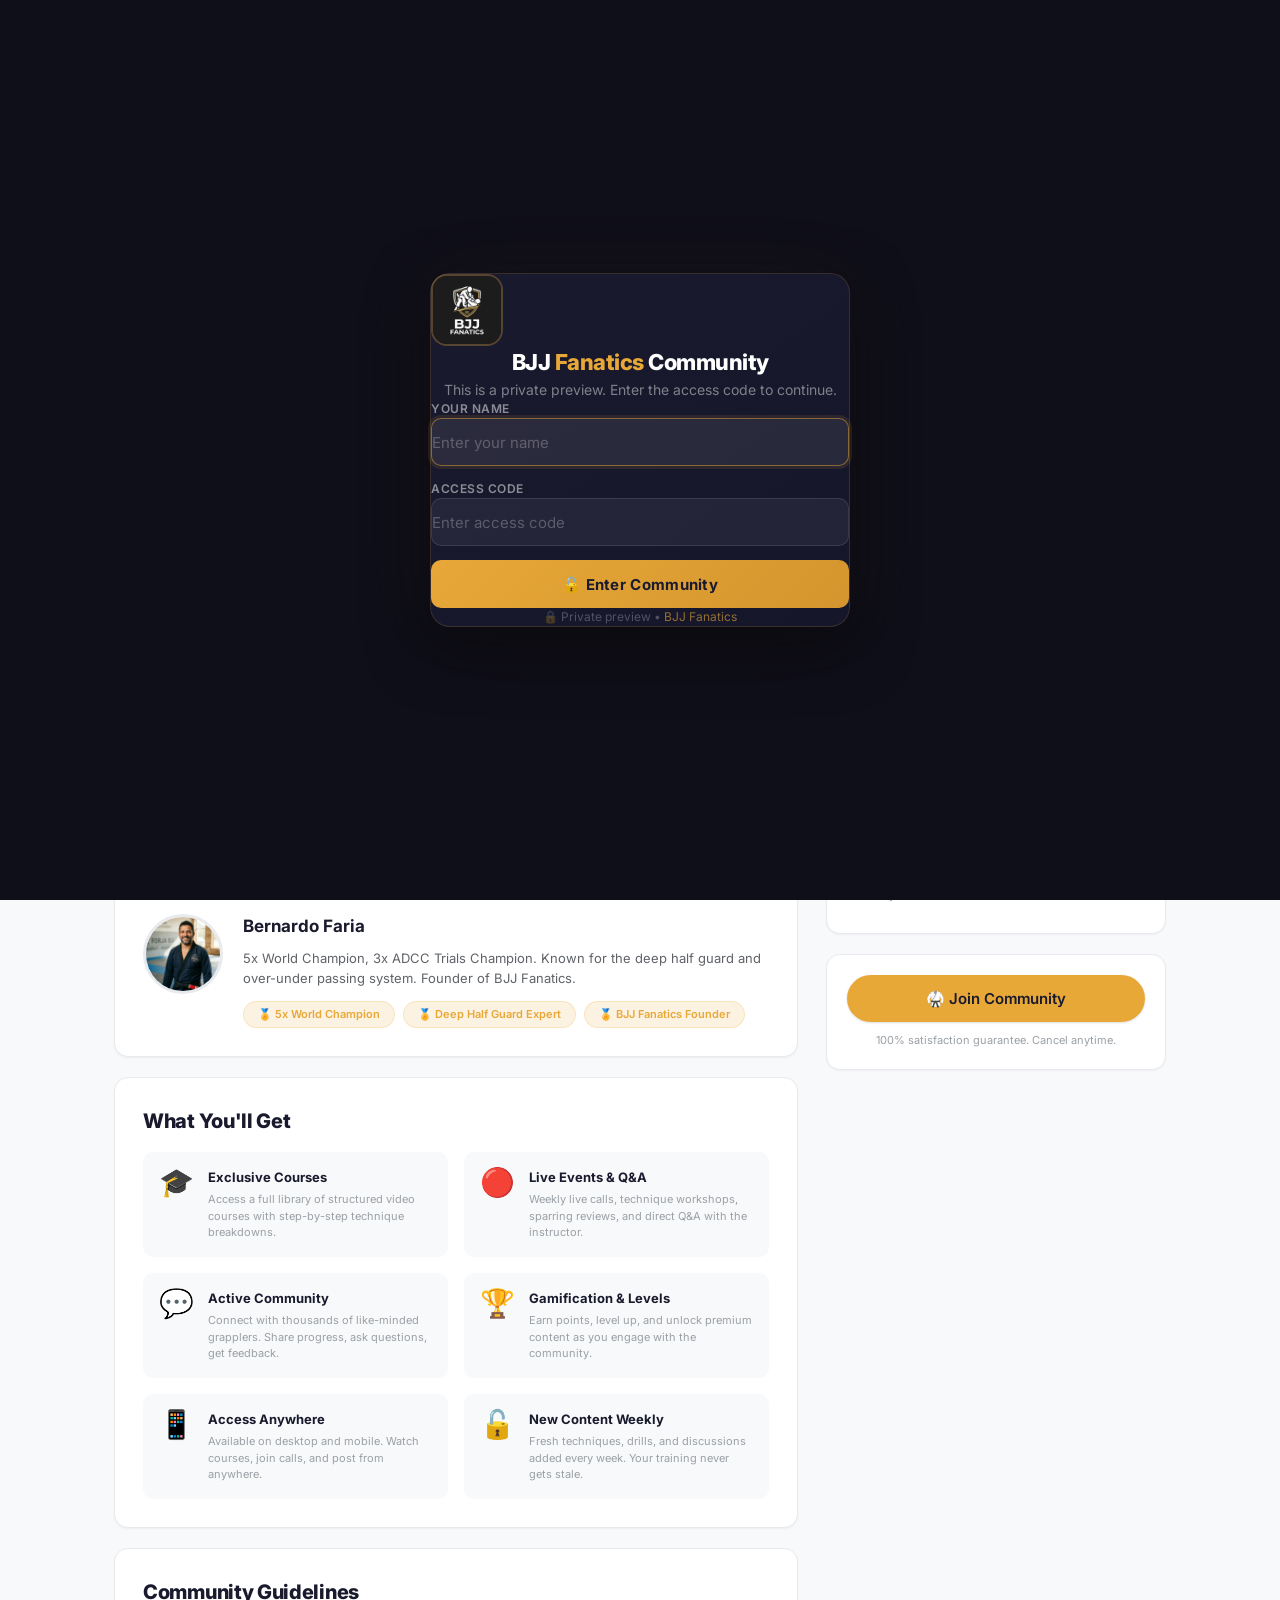
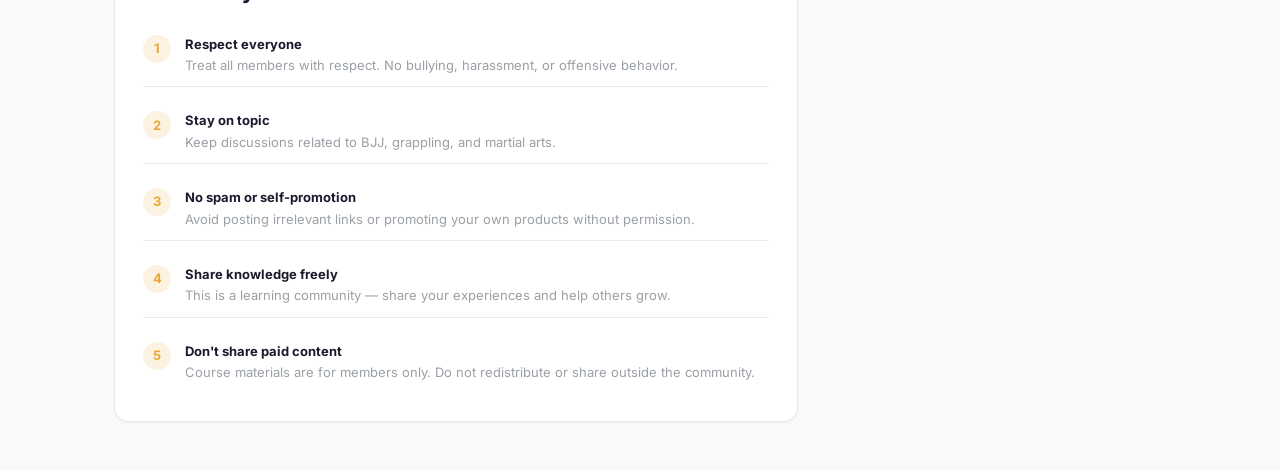
==== commit 954b8213: "Add auth gate with access code protection" ====
--- a/about.html
+++ b/about.html
@@ -242,6 +242,7 @@
   <!-- ═══════════════ TOAST CONTAINER ═══════════════ -->
   <div class="toast-container" id="toastContainer"></div>
 
+  <script src="auth-gate.js"></script>
   <script src="about.js"></script>
 </body>
 </html>
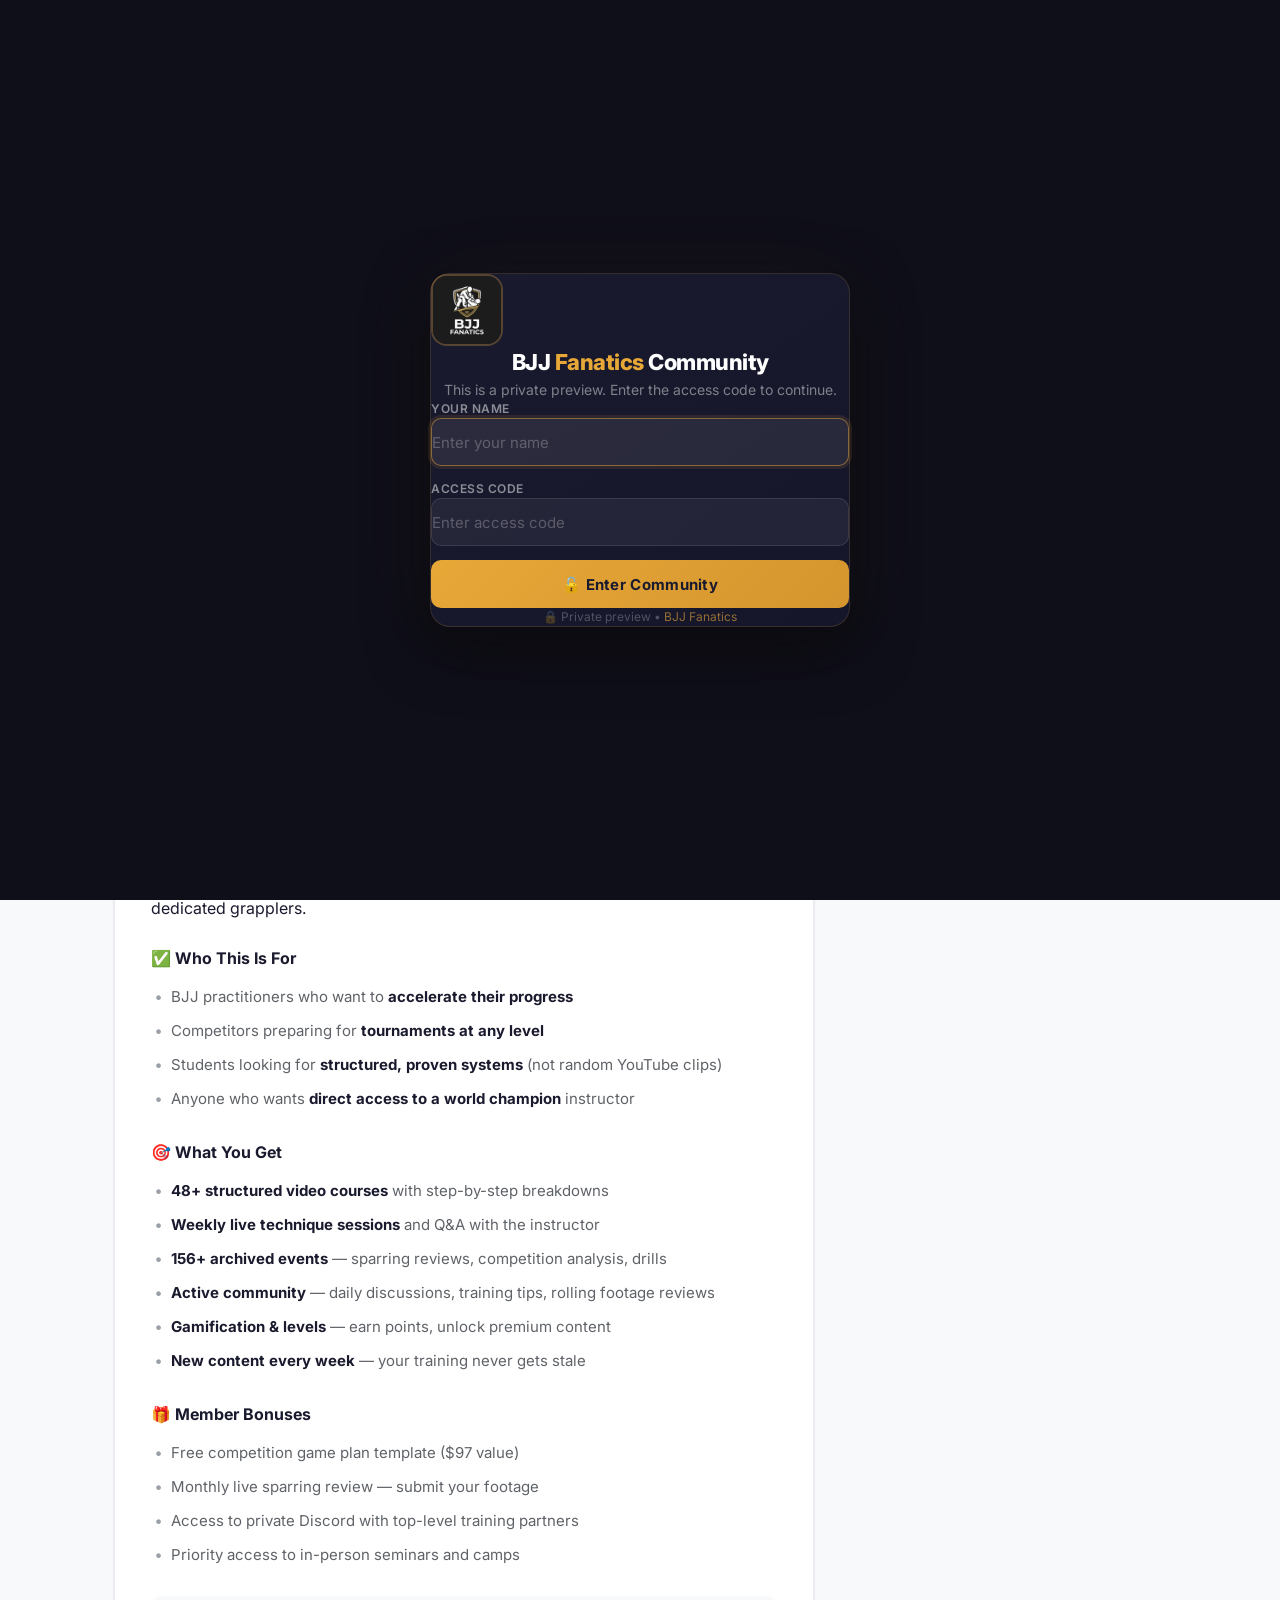
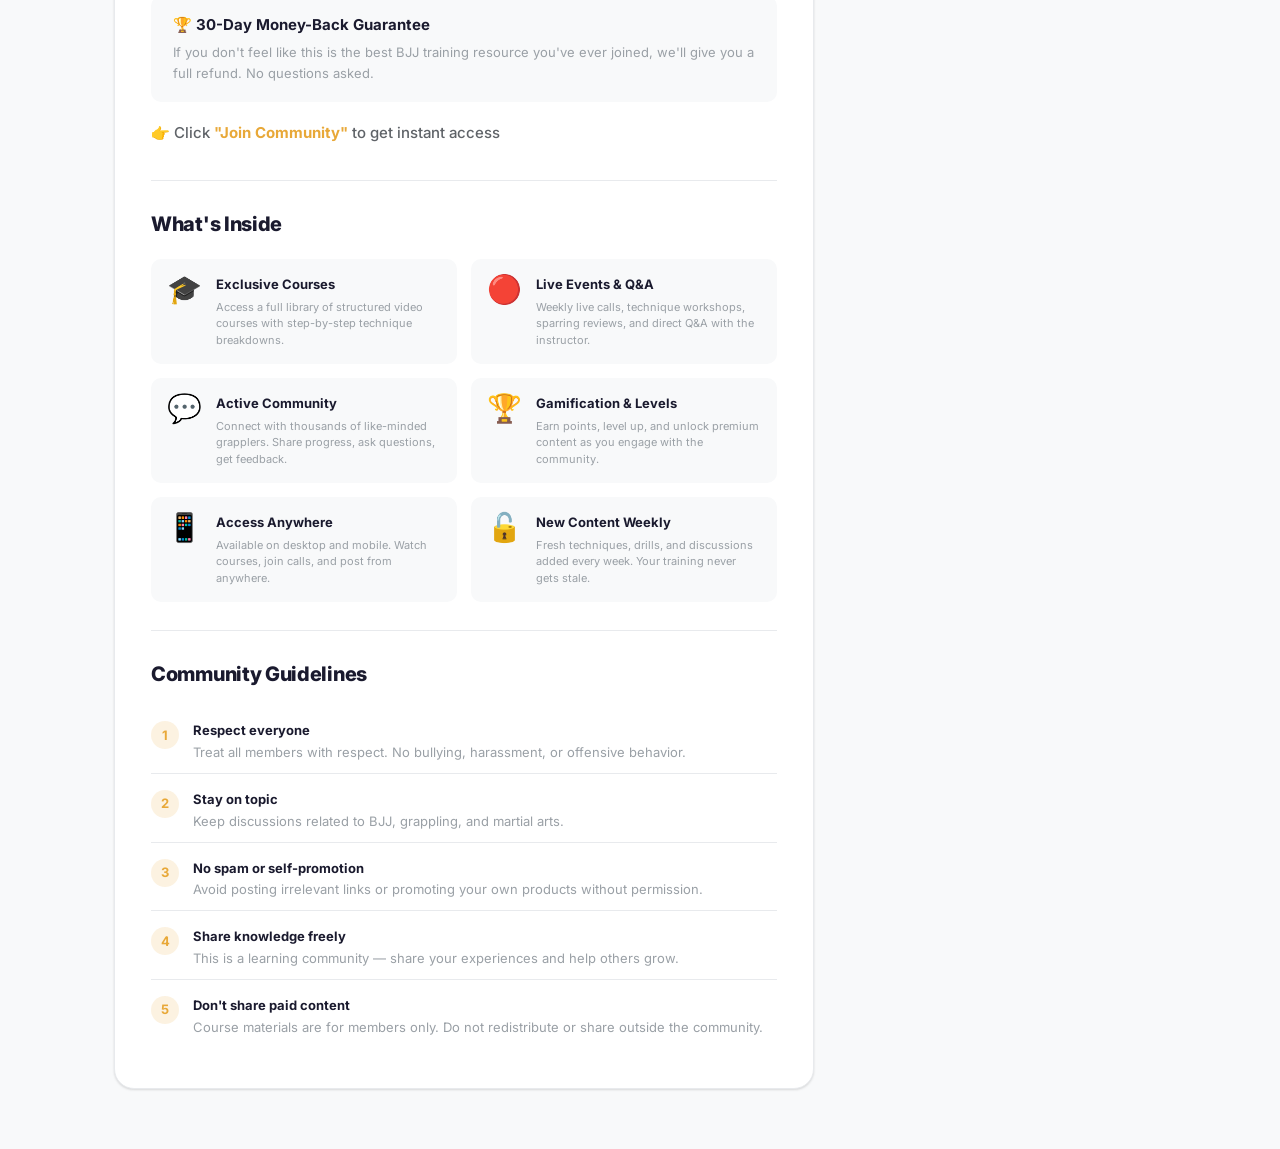
==== commit 72d62140: "Compact hero section + Skool-inspired about page redesign - Hero: reduced padding, wider subtitle, t" ====
--- a/about.html
+++ b/about.html
@@ -14,11 +14,11 @@
   <!-- ═══════════════ HEADER ═══════════════ -->
   <header class="main-header" id="mainHeader">
     <div class="header-left">
-      <div class="logo-container" onclick="window.location.href='discover.html'">
+      <div class="logo-container" onclick="window.location.href='index.html'">
         <img src="assets/logo.png" alt="BJJ Fanatics" class="logo-img">
         <span class="logo-text">BJJ <span>Fanatics</span></span>
       </div>
-      <a href="discover.html" class="back-link">← Back to Communities</a>
+      <a href="index.html" class="back-link">← Back to Communities</a>
     </div>
     <div class="header-right">
       <button class="header-btn" title="Notifications">🔔</button>
@@ -27,67 +27,124 @@
     </div>
   </header>
 
-  <!-- ═══════════════ COMMUNITY BANNER ═══════════════ -->
-  <section class="about-banner" id="aboutBanner">
-    <img src="assets/banner.png" alt="" class="about-banner-img" id="bannerImg">
-    <div class="about-banner-overlay"></div>
-  </section>
-
   <!-- ═══════════════ ABOUT CONTENT ═══════════════ -->
-  <div class="about-page-content">
-
-    <!-- LEFT COLUMN — Main Info -->
-    <div class="about-main">
-      
-      <!-- Community Header -->
-      <div class="about-community-header">
-        <img src="assets/avatar-instructor.png" alt="" class="about-avatar" id="aboutAvatar">
-        <div class="about-header-info">
-          <h1 class="about-community-name" id="aboutName">Community</h1>
-          <div class="about-instructor" id="aboutInstructor">by <strong>Instructor</strong></div>
-          <div class="about-quick-stats" id="aboutQuickStats">
-            <span>👥 12.8K members</span>
-            <span class="dot"></span>
-            <span>📍 Private</span>
-          </div>
-        </div>
-      </div>
-
-      <!-- Join CTA -->
-      <div class="about-join-card" id="aboutJoinCard">
-        <div class="join-card-left">
-          <div class="join-price" id="joinPrice">$29/mo</div>
-          <div class="join-label">Monthly membership</div>
-        </div>
-        <button class="btn-primary join-main-btn" id="joinMainBtn">🥋 Join Community</button>
-      </div>
-
-      <!-- Description -->
-      <div class="about-description-card">
-        <h2 class="about-section-title">About This Community</h2>
-        <p class="about-description-text" id="aboutDescription">
-          Loading community details...
-        </p>
-      </div>
-
-      <!-- Instructor Bio -->
-      <div class="about-instructor-card">
-        <h2 class="about-section-title">Meet Your Instructor</h2>
-        <div class="instructor-profile">
-          <img src="assets/avatar-instructor.png" alt="" class="instructor-profile-avatar" id="instructorAvatar">
-          <div class="instructor-profile-info">
-            <h3 class="instructor-profile-name" id="instructorName">Instructor Name</h3>
-            <p class="instructor-profile-bio" id="instructorBio">Bio loading...</p>
-            <div class="instructor-highlights" id="instructorHighlights">
-              <!-- Generated by JS -->
-            </div>
-          </div>
-        </div>
-      </div>
-
-      <!-- What You'll Get -->
-      <div class="about-features-card">
-        <h2 class="about-section-title">What You'll Get</h2>
+  <div class="skool-about-wrapper">
+
+    <!-- LEFT COLUMN — Main Content (Skool-style) -->
+    <div class="skool-main">
+
+      <!-- Community Name (big, clean, no card) -->
+      <h1 class="skool-community-name" id="aboutName">Community Name</h1>
+
+      <!-- Featured Media -->
+      <div class="skool-featured-media" id="featuredMedia">
+        <img src="assets/banner.png" alt="Featured" class="skool-featured-img" id="bannerImg">
+      </div>
+
+      <!-- Media Thumbnails -->
+      <div class="skool-media-thumbs" id="mediaThumbs">
+        <div class="skool-thumb active">
+          <img src="assets/banner.png" alt="Banner">
+        </div>
+        <div class="skool-thumb">
+          <img src="assets/course-thumbnail.png" alt="Course">
+          <span class="thumb-play">▶</span>
+        </div>
+        <div class="skool-thumb">
+          <img src="assets/banner-nogi.png" alt="Training">
+        </div>
+        <div class="skool-thumb count-badge">
+          <img src="assets/course-thumbnail.png" alt="More">
+          <span class="thumb-count">48+ Courses</span>
+        </div>
+      </div>
+
+      <!-- Meta Bar -->
+      <div class="skool-meta-bar" id="metaBar">
+        <div class="skool-meta-item">
+          <span class="meta-icon">🔒</span>
+          <span>Private</span>
+        </div>
+        <div class="skool-meta-item">
+          <span class="meta-icon">👥</span>
+          <span id="metaMembers">12.8K members</span>
+        </div>
+        <div class="skool-meta-item">
+          <span class="meta-icon">💰</span>
+          <span id="metaPrice">$29/month</span>
+        </div>
+        <div class="skool-meta-item">
+          <img src="assets/avatar-instructor.png" alt="" class="meta-avatar" id="metaAvatar">
+          <span>By <strong id="metaInstructor">Instructor</strong> 🏅⭐</span>
+        </div>
+      </div>
+
+      <!-- ═══ RICH DESCRIPTION (Skool-style long-form) ═══ -->
+      <div class="skool-description" id="richDescription">
+
+        <!-- Announcement / Hook -->
+        <div class="skool-announcement" id="announcementBlock">
+          <p>🔥 <strong>New Course Drop — April 2026:</strong> "Advanced Deep Half Guard Sweeps" now available inside!</p>
+        </div>
+
+        <!-- Main Description -->
+        <div class="skool-desc-section">
+          <p class="skool-desc-lead" id="descLead">
+            👋 Welcome to the <strong>#1 BJJ community</strong> on the platform. Led by a 5x World Champion, this is your all-access pass to world-class instructional content, live technique breakdowns, competition strategies, and a community of thousands of dedicated grapplers.
+          </p>
+        </div>
+
+        <!-- Who It's For -->
+        <div class="skool-desc-section">
+          <h3>✅ Who This Is For</h3>
+          <ul class="skool-list" id="whoList">
+            <li>BJJ practitioners who want to <strong>accelerate their progress</strong></li>
+            <li>Competitors preparing for <strong>tournaments at any level</strong></li>
+            <li>Students looking for <strong>structured, proven systems</strong> (not random YouTube clips)</li>
+            <li>Anyone who wants <strong>direct access to a world champion</strong> instructor</li>
+          </ul>
+        </div>
+
+        <!-- What You Get -->
+        <div class="skool-desc-section">
+          <h3>🎯 What You Get</h3>
+          <ul class="skool-list" id="whatList">
+            <li><strong>48+ structured video courses</strong> with step-by-step breakdowns</li>
+            <li><strong>Weekly live technique sessions</strong> and Q&A with the instructor</li>
+            <li><strong>156+ archived events</strong> — sparring reviews, competition analysis, drills</li>
+            <li><strong>Active community</strong> — daily discussions, training tips, rolling footage reviews</li>
+            <li><strong>Gamification & levels</strong> — earn points, unlock premium content</li>
+            <li><strong>New content every week</strong> — your training never gets stale</li>
+          </ul>
+        </div>
+
+        <!-- Member Bonuses -->
+        <div class="skool-desc-section">
+          <h3>🎁 Member Bonuses</h3>
+          <ul class="skool-list">
+            <li>Free competition game plan template ($97 value)</li>
+            <li>Monthly live sparring review — submit your footage</li>
+            <li>Access to private Discord with top-level training partners</li>
+            <li>Priority access to in-person seminars and camps</li>
+          </ul>
+        </div>
+
+        <!-- Guarantee -->
+        <div class="skool-guarantee">
+          <p>🏆 <strong>30-Day Money-Back Guarantee</strong></p>
+          <p>If you don't feel like this is the best BJJ training resource you've ever joined, we'll give you a full refund. No questions asked.</p>
+        </div>
+
+        <!-- Final CTA in description -->
+        <div class="skool-desc-cta">
+          <p>👉 Click <strong>"Join Community"</strong> to get instant access</p>
+        </div>
+
+      </div>
+
+      <!-- ═══ WHAT YOU'LL GET (features preserved) ═══ -->
+      <div class="skool-features-section">
+        <h2 class="skool-section-title">What's Inside</h2>
         <div class="features-grid">
           <div class="feature-item">
             <div class="feature-icon">🎓</div>
@@ -134,9 +191,9 @@
         </div>
       </div>
 
-      <!-- Community Rules -->
-      <div class="about-rules-card">
-        <h2 class="about-section-title">Community Guidelines</h2>
+      <!-- ═══ COMMUNITY GUIDELINES (preserved) ═══ -->
+      <div class="skool-rules-section">
+        <h2 class="skool-section-title">Community Guidelines</h2>
         <div class="rules-list">
           <div class="rule-item">
             <span class="rule-number">1</span>
@@ -175,68 +232,57 @@
           </div>
         </div>
       </div>
+
     </div>
 
-    <!-- RIGHT COLUMN — Sidebar -->
-    <div class="about-sidebar">
-
-      <!-- Stats Card -->
-      <div class="sidebar-card about-stats-card">
-        <h3 class="sidebar-title">📊 Community Stats</h3>
-        <div class="about-stat-row">
-          <span class="about-stat-label">Members</span>
-          <span class="about-stat-value" id="statMembers">—</span>
-        </div>
-        <div class="about-stat-row">
-          <span class="about-stat-label">Courses</span>
-          <span class="about-stat-value" id="statCourses">—</span>
-        </div>
-        <div class="about-stat-row">
-          <span class="about-stat-label">Events</span>
-          <span class="about-stat-value" id="statEvents">—</span>
-        </div>
-        <div class="about-stat-row">
-          <span class="about-stat-label">Rating</span>
-          <span class="about-stat-value about-rating" id="statRating">—</span>
-        </div>
-        <div class="about-stat-row">
-          <span class="about-stat-label">Reviews</span>
-          <span class="about-stat-value" id="statReviews">—</span>
-        </div>
-      </div>
-
-      <!-- Recent Activity -->
-      <div class="sidebar-card">
-        <h3 class="sidebar-title">🔥 Recent Activity</h3>
-        <div class="recent-activity-item">
-          <div class="activity-dot"></div>
-          <p><strong>New course</strong> added: "Sweeps From Half Guard"</p>
-          <span class="activity-time">2 hours ago</span>
-        </div>
-        <div class="recent-activity-item">
-          <div class="activity-dot"></div>
-          <p><strong>Live event</strong> scheduled for Saturday</p>
-          <span class="activity-time">5 hours ago</span>
-        </div>
-        <div class="recent-activity-item">
-          <div class="activity-dot"></div>
-          <p><strong>42 new posts</strong> this week</p>
-          <span class="activity-time">Today</span>
-        </div>
-        <div class="recent-activity-item">
-          <div class="activity-dot"></div>
-          <p><strong>38 members</strong> joined today</p>
-          <span class="activity-time">Today</span>
-        </div>
-      </div>
-
-      <!-- Sticky Join -->
-      <div class="sidebar-card sticky-join-card">
-        <button class="btn-primary join-sidebar-btn" id="joinSidebarBtn">🥋 Join Community</button>
-        <p class="join-guarantee">100% satisfaction guarantee. Cancel anytime.</p>
-      </div>
-
+    <!-- RIGHT COLUMN — Sidebar (Skool-style compact card) -->
+    <div class="skool-sidebar">
+      <div class="skool-sidebar-card">
+
+        <!-- Community Avatar & Banner Mini -->
+        <div class="sidebar-community-banner" id="sidebarBanner">
+          <img src="assets/banner.png" alt="" class="sidebar-banner-img">
+          <img src="assets/avatar-instructor.png" alt="" class="sidebar-community-avatar" id="sidebarAvatar">
+        </div>
+
+        <!-- Community Info -->
+        <div class="sidebar-community-info">
+          <h3 class="sidebar-community-name" id="sidebarName">Community Name</h3>
+          <p class="sidebar-community-desc" id="sidebarDesc">The premier community for BJJ practitioners. Get exclusive access to world-class instructional content.</p>
+        </div>
+
+        <!-- Links -->
+        <div class="sidebar-links" id="sidebarLinks">
+          <a href="#" class="sidebar-link">🎓 Course Library</a>
+          <a href="#" class="sidebar-link">📅 Live Events Schedule</a>
+          <a href="#" class="sidebar-link">📞 Book a Call</a>
+        </div>
+
+        <!-- Stats Row -->
+        <div class="sidebar-stats-row">
+          <div class="sidebar-stat">
+            <span class="sidebar-stat-val" id="sidebarMembers">12.8K</span>
+            <span class="sidebar-stat-lbl">Members</span>
+          </div>
+          <div class="sidebar-stat">
+            <span class="sidebar-stat-val" id="sidebarOnline">142</span>
+            <span class="sidebar-stat-lbl">Online</span>
+          </div>
+          <div class="sidebar-stat">
+            <span class="sidebar-stat-val" id="sidebarAdmins">3</span>
+            <span class="sidebar-stat-lbl">Admins</span>
+          </div>
+        </div>
+
+        <!-- CTA Button -->
+        <button class="sidebar-join-btn" id="joinSidebarBtn">START FREE TRIAL</button>
+
+        <!-- Powered by -->
+        <p class="sidebar-powered">Powered by <strong>BJJ Fanatics</strong></p>
+
+      </div>
     </div>
+
   </div>
 
   <!-- ═══════════════ TOAST CONTAINER ═══════════════ -->
@@ -244,5 +290,57 @@
 
   <script src="auth-gate.js"></script>
   <script src="about.js"></script>
+  <script>
+    // V2 overrides — populate the new Skool-style elements
+    document.addEventListener('DOMContentLoaded', () => {
+      const FALLBACK_COMMUNITIES = [
+        {
+          id: 'bernardo-faria',
+          name: 'Bernardo Faria\'s BJJ Community',
+          instructor: 'Bernardo Faria',
+          avatar: 'assets/avatar-instructor.png',
+          banner: 'assets/banner.png',
+          description: 'The premier community for BJJ practitioners. Get exclusive access to world-class instructional content, live technique breakdowns, competition strategies, and direct interaction with 5x World Champion Bernardo Faria.',
+          members: 12847,
+          courses: 48,
+          events: 156,
+          rating: 4.9,
+          reviews: 2340,
+          price: '$29/mo',
+        },
+      ];
+
+      const COMMUNITIES = JSON.parse(localStorage.getItem('communities') || '[]');
+      const allCommunities = COMMUNITIES.length > 0 ? COMMUNITIES : FALLBACK_COMMUNITIES;
+      const params = new URLSearchParams(window.location.search);
+      const communityId = params.get('community') || 'bernardo-faria';
+      const c = allCommunities.find(x => x.id === communityId) || allCommunities[0];
+
+      function fmt(n) { return n >= 1000 ? (n/1000).toFixed(1).replace(/\.0$/, '') + 'K' : n.toString(); }
+
+      // Populate V2 elements (if they exist)
+      const el = id => document.getElementById(id);
+      if (el('sidebarName')) el('sidebarName').textContent = c.name;
+      if (el('sidebarDesc')) el('sidebarDesc').textContent = c.description;
+      if (el('sidebarAvatar')) el('sidebarAvatar').src = c.avatar;
+      if (el('sidebarBanner')) el('sidebarBanner').querySelector('.sidebar-banner-img').src = c.banner;
+      if (el('sidebarMembers')) el('sidebarMembers').textContent = fmt(c.members);
+      if (el('metaMembers')) el('metaMembers').textContent = fmt(c.members) + ' members';
+      if (el('metaPrice')) el('metaPrice').textContent = c.price === 'Free' ? 'Free' : c.price.replace('/mo', '/month');
+      if (el('metaInstructor')) el('metaInstructor').textContent = c.instructor;
+      if (el('metaAvatar')) el('metaAvatar').src = c.avatar;
+      if (el('bannerImg')) el('bannerImg').src = c.banner;
+
+      // Thumbnail gallery click
+      document.querySelectorAll('.skool-thumb').forEach((thumb, i) => {
+        thumb.addEventListener('click', () => {
+          document.querySelectorAll('.skool-thumb').forEach(t => t.classList.remove('active'));
+          thumb.classList.add('active');
+          const img = thumb.querySelector('img');
+          if (img && el('bannerImg')) el('bannerImg').src = img.src;
+        });
+      });
+    });
+  </script>
 </body>
 </html>
--- a/styles.css
+++ b/styles.css
@@ -2660,3 +2660,2319 @@
 .tab-content-full {
   grid-column: 1 / -1;
 }
+
+/* ═══════════════════════════════════════════════════════
+   BOOK A CALL — Complete Booking System
+   ═══════════════════════════════════════════════════════ */
+
+.booking-page {
+  max-width: 1100px;
+  margin: 0 auto;
+}
+
+/* ── Booking Hero ── */
+.booking-hero {
+  position: relative;
+  background: linear-gradient(135deg, #1A1A2E 0%, #16213E 50%, #0F3460 100%);
+  border-radius: var(--radius-xl);
+  padding: 48px 40px;
+  margin-bottom: 40px;
+  overflow: hidden;
+  border: 1px solid rgba(232, 168, 56, 0.15);
+}
+
+.booking-hero-glow {
+  position: absolute;
+  top: -80px;
+  right: -80px;
+  width: 300px;
+  height: 300px;
+  background: radial-gradient(circle, rgba(232, 168, 56, 0.2) 0%, transparent 70%);
+  pointer-events: none;
+  animation: glowPulse 4s ease-in-out infinite;
+}
+
+@keyframes glowPulse {
+  0%, 100% { opacity: 0.5; transform: scale(1); }
+  50% { opacity: 1; transform: scale(1.15); }
+}
+
+.booking-hero-content {
+  position: relative;
+  z-index: 1;
+}
+
+.booking-hero-badge {
+  display: inline-block;
+  padding: 5px 14px;
+  background: rgba(232, 168, 56, 0.15);
+  border: 1px solid rgba(232, 168, 56, 0.3);
+  border-radius: var(--radius-full);
+  color: var(--brand-primary);
+  font-size: var(--font-size-sm);
+  font-weight: 600;
+  margin-bottom: 16px;
+}
+
+.booking-hero-title {
+  font-size: 32px;
+  font-weight: 800;
+  color: #fff;
+  letter-spacing: -1px;
+  margin-bottom: 12px;
+  line-height: 1.2;
+}
+
+.booking-hero-title .highlight {
+  background: linear-gradient(135deg, var(--brand-primary), #FFD700);
+  -webkit-background-clip: text;
+  -webkit-text-fill-color: transparent;
+  background-clip: text;
+}
+
+.booking-hero-subtitle {
+  font-size: var(--font-size-md);
+  color: rgba(255, 255, 255, 0.7);
+  line-height: 1.6;
+  max-width: 600px;
+}
+
+.booking-hero-stats {
+  display: flex;
+  gap: 40px;
+  margin-top: 32px;
+  position: relative;
+  z-index: 1;
+}
+
+.booking-stat {
+  display: flex;
+  flex-direction: column;
+  gap: 4px;
+}
+
+.booking-stat-value {
+  font-size: 22px;
+  font-weight: 800;
+  color: var(--brand-primary);
+}
+
+.booking-stat-label {
+  font-size: var(--font-size-sm);
+  color: rgba(255, 255, 255, 0.5);
+}
+
+/* ── Section Headers ── */
+.booking-section-header {
+  margin-bottom: 24px;
+}
+
+.booking-section-header h3 {
+  font-size: var(--font-size-xl);
+  font-weight: 700;
+  color: var(--text-primary);
+  letter-spacing: -0.5px;
+}
+
+.booking-section-header p {
+  font-size: var(--font-size-sm);
+  color: var(--text-tertiary);
+  margin-top: 4px;
+}
+
+/* ── Session Type Cards ── */
+.session-types-grid {
+  display: grid;
+  grid-template-columns: repeat(3, 1fr);
+  gap: 20px;
+  margin-bottom: 16px;
+}
+
+.session-type-card {
+  position: relative;
+  background: var(--bg-card);
+  border: 2px solid var(--border-light);
+  border-radius: var(--radius-xl);
+  padding: 28px 24px;
+  cursor: pointer;
+  transition: all 0.3s cubic-bezier(0.4, 0, 0.2, 1);
+  display: flex;
+  flex-direction: column;
+  align-items: center;
+  text-align: center;
+}
+
+.session-type-card:hover {
+  border-color: var(--brand-primary);
+  transform: translateY(-4px);
+  box-shadow: 0 12px 32px rgba(232, 168, 56, 0.12);
+}
+
+.session-type-card.selected {
+  border-color: var(--brand-primary);
+  background: linear-gradient(180deg, rgba(232, 168, 56, 0.05) 0%, var(--bg-card) 100%);
+  box-shadow: 0 8px 24px rgba(232, 168, 56, 0.15);
+}
+
+.session-type-icon-wrap {
+  width: 64px;
+  height: 64px;
+  border-radius: var(--radius-lg);
+  display: flex;
+  align-items: center;
+  justify-content: center;
+  margin-bottom: 16px;
+  transition: transform 0.3s ease;
+}
+
+.session-type-card:hover .session-type-icon-wrap {
+  transform: scale(1.1);
+}
+
+.session-type-icon-wrap.video {
+  background: linear-gradient(135deg, rgba(66, 133, 244, 0.15), rgba(66, 133, 244, 0.05));
+  border: 1px solid rgba(66, 133, 244, 0.2);
+}
+
+.session-type-icon-wrap.phone {
+  background: linear-gradient(135deg, rgba(52, 168, 83, 0.15), rgba(52, 168, 83, 0.05));
+  border: 1px solid rgba(52, 168, 83, 0.2);
+}
+
+.session-type-icon-wrap.group {
+  background: linear-gradient(135deg, rgba(161, 66, 244, 0.15), rgba(161, 66, 244, 0.05));
+  border: 1px solid rgba(161, 66, 244, 0.2);
+}
+
+.session-type-icon {
+  font-size: 28px;
+}
+
+.session-type-popular {
+  position: absolute;
+  top: 12px;
+  right: 12px;
+  padding: 3px 10px;
+  background: linear-gradient(135deg, var(--brand-primary), #FFD700);
+  color: #1A1A2E;
+  font-size: 10px;
+  font-weight: 700;
+  text-transform: uppercase;
+  letter-spacing: 0.5px;
+  border-radius: var(--radius-full);
+}
+
+.session-type-title {
+  font-size: var(--font-size-lg);
+  font-weight: 700;
+  color: var(--text-primary);
+  margin-bottom: 8px;
+}
+
+.session-type-desc {
+  font-size: var(--font-size-sm);
+  color: var(--text-secondary);
+  line-height: 1.5;
+  margin-bottom: 16px;
+}
+
+.session-type-features {
+  list-style: none;
+  text-align: left;
+  width: 100%;
+  margin-bottom: 16px;
+}
+
+.session-type-features li {
+  font-size: var(--font-size-sm);
+  color: var(--text-secondary);
+  padding: 4px 0;
+}
+
+.session-type-duration {
+  display: flex;
+  align-items: center;
+  gap: 8px;
+  font-size: var(--font-size-sm);
+  color: var(--text-tertiary);
+  margin-bottom: 12px;
+}
+
+.session-type-price {
+  display: flex;
+  align-items: baseline;
+  gap: 6px;
+  margin-bottom: 16px;
+}
+
+.price-from {
+  font-size: var(--font-size-sm);
+  color: var(--text-tertiary);
+}
+
+.price-amount {
+  font-size: 28px;
+  font-weight: 800;
+  color: var(--text-primary);
+  letter-spacing: -1px;
+}
+
+.session-select-btn {
+  width: 100%;
+  padding: 10px 20px;
+  background: var(--bg-tertiary);
+  color: var(--text-secondary);
+  font-weight: 600;
+  font-size: var(--font-size-sm);
+  border-radius: var(--radius-md);
+  transition: all var(--transition-fast);
+}
+
+.session-select-btn:hover {
+  background: var(--bg-hover);
+}
+
+.session-select-btn.selected {
+  background: var(--brand-primary);
+  color: #1A1A2E;
+}
+
+/* ── Booking Calendar ── */
+.booking-calendar-container {
+  display: grid;
+  grid-template-columns: 1fr 1fr;
+  gap: 24px;
+  margin-bottom: 16px;
+}
+
+.booking-calendar {
+  background: var(--bg-card);
+  border: 1px solid var(--border-light);
+  border-radius: var(--radius-xl);
+  padding: 24px;
+  box-shadow: var(--shadow-sm);
+}
+
+.booking-cal-header {
+  display: flex;
+  align-items: center;
+  justify-content: space-between;
+  margin-bottom: 20px;
+}
+
+.booking-cal-month {
+  font-size: var(--font-size-lg);
+  font-weight: 700;
+  color: var(--text-primary);
+}
+
+.booking-cal-nav {
+  width: 34px;
+  height: 34px;
+  display: flex;
+  align-items: center;
+  justify-content: center;
+  border-radius: var(--radius-full);
+  color: var(--text-secondary);
+  background: var(--bg-tertiary);
+  transition: all var(--transition-fast);
+  font-size: 12px;
+}
+
+.booking-cal-nav:hover {
+  background: var(--brand-primary);
+  color: #1A1A2E;
+}
+
+.booking-cal-weekdays {
+  display: grid;
+  grid-template-columns: repeat(7, 1fr);
+  text-align: center;
+  margin-bottom: 8px;
+}
+
+.booking-cal-weekdays span {
+  font-size: 11px;
+  font-weight: 600;
+  color: var(--text-tertiary);
+  text-transform: uppercase;
+  letter-spacing: 0.5px;
+  padding: 8px 0;
+}
+
+.booking-cal-days {
+  display: grid;
+  grid-template-columns: repeat(7, 1fr);
+  gap: 4px;
+}
+
+.booking-cal-day {
+  width: 100%;
+  aspect-ratio: 1;
+  display: flex;
+  align-items: center;
+  justify-content: center;
+  border-radius: var(--radius-md);
+  font-size: var(--font-size-sm);
+  font-weight: 500;
+  color: var(--text-primary);
+  cursor: pointer;
+  transition: all var(--transition-fast);
+  border: 2px solid transparent;
+}
+
+.booking-cal-day:hover:not(.disabled):not(.empty) {
+  background: var(--brand-primary-light);
+  border-color: var(--brand-primary);
+}
+
+.booking-cal-day.available {
+  position: relative;
+}
+
+.booking-cal-day.available::after {
+  content: '';
+  position: absolute;
+  bottom: 4px;
+  width: 4px;
+  height: 4px;
+  border-radius: 50%;
+  background: var(--success);
+}
+
+.booking-cal-day.selected {
+  background: var(--brand-primary) !important;
+  color: #1A1A2E !important;
+  font-weight: 700;
+  border-color: var(--brand-primary) !important;
+  box-shadow: 0 4px 12px rgba(232, 168, 56, 0.3);
+}
+
+.booking-cal-day.disabled {
+  color: var(--text-tertiary);
+  opacity: 0.4;
+  cursor: not-allowed;
+}
+
+.booking-cal-day.empty {
+  cursor: default;
+}
+
+.booking-cal-day.today {
+  border-color: var(--brand-primary);
+  font-weight: 700;
+}
+
+/* ── Time Slots ── */
+.booking-time-slots {
+  background: var(--bg-card);
+  border: 1px solid var(--border-light);
+  border-radius: var(--radius-xl);
+  padding: 24px;
+  box-shadow: var(--shadow-sm);
+  display: flex;
+  flex-direction: column;
+}
+
+.time-slots-title {
+  font-size: var(--font-size-md);
+  font-weight: 700;
+  color: var(--text-primary);
+  margin-bottom: 16px;
+}
+
+.time-slots-list {
+  display: grid;
+  grid-template-columns: repeat(2, 1fr);
+  gap: 8px;
+  flex: 1;
+  align-content: start;
+}
+
+.time-slot-btn {
+  padding: 12px 16px;
+  background: var(--bg-tertiary);
+  border: 2px solid transparent;
+  border-radius: var(--radius-md);
+  color: var(--text-primary);
+  font-weight: 500;
+  font-size: var(--font-size-sm);
+  transition: all var(--transition-fast);
+  text-align: center;
+}
+
+.time-slot-btn:hover {
+  background: var(--brand-primary-light);
+  border-color: var(--brand-primary);
+}
+
+.time-slot-btn.selected {
+  background: var(--brand-primary);
+  color: #1A1A2E;
+  font-weight: 700;
+  border-color: var(--brand-primary);
+  box-shadow: 0 4px 12px rgba(232, 168, 56, 0.25);
+}
+
+.time-slot-btn.unavailable {
+  color: var(--text-tertiary);
+  text-decoration: line-through;
+  opacity: 0.5;
+  cursor: not-allowed;
+}
+
+.booking-timezone {
+  margin-top: auto;
+  padding-top: 16px;
+  font-size: var(--font-size-xs);
+  color: var(--text-tertiary);
+  text-align: center;
+}
+
+/* ── Booking Form ── */
+.booking-form-container {
+  display: grid;
+  grid-template-columns: 1.4fr 1fr;
+  gap: 24px;
+  margin-bottom: 16px;
+}
+
+.booking-form {
+  background: var(--bg-card);
+  border: 1px solid var(--border-light);
+  border-radius: var(--radius-xl);
+  padding: 28px;
+  box-shadow: var(--shadow-sm);
+  display: flex;
+  flex-direction: column;
+  gap: 20px;
+}
+
+.booking-form-group {
+  display: flex;
+  flex-direction: column;
+  gap: 8px;
+}
+
+.booking-form-group label {
+  font-size: var(--font-size-sm);
+  font-weight: 600;
+  color: var(--text-primary);
+}
+
+.booking-form-group label .optional {
+  font-weight: 400;
+  color: var(--text-tertiary);
+}
+
+.booking-form-group select,
+.booking-form-group textarea {
+  padding: 12px 16px;
+  background: var(--bg-input);
+  border: 1px solid var(--border-light);
+  border-radius: var(--radius-md);
+  color: var(--text-primary);
+  font-size: var(--font-size-base);
+  transition: all var(--transition-fast);
+}
+
+.booking-form-group select:focus,
+.booking-form-group textarea:focus {
+  border-color: var(--brand-primary);
+  background: var(--bg-primary);
+  box-shadow: 0 0 0 3px var(--brand-primary-light);
+}
+
+.booking-form-group textarea {
+  min-height: 120px;
+  resize: vertical;
+  line-height: 1.5;
+}
+
+.duration-toggle {
+  display: flex;
+  gap: 8px;
+}
+
+.duration-option {
+  flex: 1;
+  padding: 12px;
+  background: var(--bg-tertiary);
+  border: 2px solid transparent;
+  border-radius: var(--radius-md);
+  font-weight: 500;
+  font-size: var(--font-size-sm);
+  color: var(--text-secondary);
+  transition: all var(--transition-fast);
+  text-align: center;
+}
+
+.duration-option:hover {
+  border-color: var(--border-medium);
+}
+
+.duration-option.active {
+  background: var(--brand-primary-light);
+  border-color: var(--brand-primary);
+  color: var(--brand-primary-hover);
+  font-weight: 700;
+}
+
+/* ── Booking Summary Card ── */
+.booking-summary-card {
+  background: var(--bg-card);
+  border: 1px solid var(--border-light);
+  border-radius: var(--radius-xl);
+  padding: 28px;
+  box-shadow: var(--shadow-sm);
+  position: sticky;
+  top: calc(var(--header-height) + 24px);
+}
+
+.summary-title {
+  font-size: var(--font-size-lg);
+  font-weight: 700;
+  color: var(--text-primary);
+  margin-bottom: 20px;
+}
+
+.summary-instructor {
+  display: flex;
+  align-items: center;
+  gap: 12px;
+  padding-bottom: 20px;
+  border-bottom: 1px solid var(--border-light);
+  margin-bottom: 20px;
+}
+
+.summary-avatar {
+  width: 48px;
+  height: 48px;
+  border-radius: 50%;
+  object-fit: cover;
+  border: 2px solid var(--brand-primary);
+}
+
+.summary-instructor-name {
+  font-weight: 700;
+  font-size: var(--font-size-base);
+  color: var(--text-primary);
+}
+
+.summary-instructor-role {
+  font-size: var(--font-size-sm);
+  color: var(--text-tertiary);
+}
+
+.summary-details {
+  display: flex;
+  flex-direction: column;
+  gap: 12px;
+  margin-bottom: 24px;
+}
+
+.summary-row {
+  display: flex;
+  justify-content: space-between;
+  align-items: center;
+}
+
+.summary-label {
+  font-size: var(--font-size-sm);
+  color: var(--text-tertiary);
+}
+
+.summary-value {
+  font-size: var(--font-size-sm);
+  font-weight: 600;
+  color: var(--text-primary);
+}
+
+.summary-divider {
+  height: 1px;
+  background: var(--border-light);
+  margin: 4px 0;
+}
+
+.summary-row.total .summary-label {
+  font-size: var(--font-size-md);
+  font-weight: 700;
+  color: var(--text-primary);
+}
+
+.summary-row.total .summary-value {
+  font-size: var(--font-size-xl);
+  font-weight: 800;
+  color: var(--brand-primary);
+}
+
+.booking-confirm-btn {
+  width: 100%;
+  padding: 14px;
+  background: var(--brand-primary);
+  color: #1A1A2E;
+  font-weight: 700;
+  font-size: var(--font-size-md);
+  border-radius: var(--radius-md);
+  transition: all var(--transition-fast);
+  box-shadow: var(--shadow-sm);
+  margin-bottom: 12px;
+}
+
+.booking-confirm-btn:hover:not(:disabled) {
+  background: var(--brand-primary-hover);
+  transform: translateY(-2px);
+  box-shadow: 0 8px 24px rgba(232, 168, 56, 0.3);
+}
+
+.booking-confirm-btn:disabled {
+  opacity: 0.5;
+  cursor: not-allowed;
+}
+
+.booking-guarantee {
+  font-size: var(--font-size-xs);
+  color: var(--text-tertiary);
+  text-align: center;
+  line-height: 1.4;
+}
+
+/* ── Testimonials ── */
+.booking-testimonials {
+  display: grid;
+  grid-template-columns: repeat(3, 1fr);
+  gap: 20px;
+  margin-bottom: 40px;
+}
+
+.testimonial-card {
+  background: var(--bg-card);
+  border: 1px solid var(--border-light);
+  border-radius: var(--radius-xl);
+  padding: 24px;
+  box-shadow: var(--shadow-xs);
+  transition: all 0.3s ease;
+}
+
+.testimonial-card:hover {
+  transform: translateY(-3px);
+  box-shadow: var(--shadow-md);
+}
+
+.testimonial-stars {
+  font-size: 14px;
+  margin-bottom: 12px;
+  letter-spacing: 2px;
+}
+
+.testimonial-text {
+  font-size: var(--font-size-sm);
+  color: var(--text-secondary);
+  line-height: 1.6;
+  margin-bottom: 16px;
+  font-style: italic;
+}
+
+.testimonial-author {
+  display: flex;
+  align-items: center;
+  gap: 10px;
+}
+
+.testimonial-avatar {
+  width: 36px;
+  height: 36px;
+  border-radius: 50%;
+  object-fit: cover;
+}
+
+.testimonial-name {
+  font-size: var(--font-size-sm);
+  font-weight: 600;
+  color: var(--text-primary);
+}
+
+.testimonial-detail {
+  font-size: var(--font-size-xs);
+  color: var(--text-tertiary);
+}
+
+/* ── Booking Confirmation Modal ── */
+.booking-confirm-modal {
+  text-align: center;
+  max-width: 440px;
+  padding: 40px 32px 32px;
+}
+
+.booking-confirm-animation {
+  margin-bottom: 20px;
+}
+
+.confirm-checkmark {
+  width: 72px;
+  height: 72px;
+  margin: 0 auto;
+  color: var(--success);
+  animation: confirmPop 0.6s cubic-bezier(0.175, 0.885, 0.32, 1.275) both;
+}
+
+@keyframes confirmPop {
+  0% { transform: scale(0); opacity: 0; }
+  50% { transform: scale(1.15); }
+  100% { transform: scale(1); opacity: 1; }
+}
+
+.checkmark-svg {
+  width: 100%;
+  height: 100%;
+}
+
+.checkmark-svg circle {
+  stroke-dasharray: 166;
+  stroke-dashoffset: 166;
+  animation: checkStroke 0.6s 0.3s cubic-bezier(0.65, 0, 0.45, 1) forwards;
+}
+
+.checkmark-svg path {
+  stroke-dasharray: 48;
+  stroke-dashoffset: 48;
+  animation: checkStroke 0.3s 0.6s cubic-bezier(0.65, 0, 0.45, 1) forwards;
+}
+
+@keyframes checkStroke {
+  100% { stroke-dashoffset: 0; }
+}
+
+.confirm-title {
+  font-size: var(--font-size-2xl);
+  font-weight: 800;
+  color: var(--text-primary);
+  margin-bottom: 8px;
+}
+
+.confirm-subtitle {
+  font-size: var(--font-size-sm);
+  color: var(--text-tertiary);
+  margin-bottom: 24px;
+}
+
+.confirm-details {
+  background: var(--bg-tertiary);
+  border-radius: var(--radius-lg);
+  padding: 20px;
+  margin-bottom: 20px;
+  text-align: left;
+}
+
+.confirm-detail-row {
+  display: flex;
+  align-items: center;
+  gap: 12px;
+  padding: 8px 0;
+}
+
+.confirm-detail-row + .confirm-detail-row {
+  border-top: 1px solid var(--border-light);
+}
+
+.confirm-icon {
+  font-size: 18px;
+  width: 28px;
+  text-align: center;
+}
+
+.confirm-text {
+  font-size: var(--font-size-sm);
+  font-weight: 500;
+  color: var(--text-primary);
+}
+
+.confirm-email-note {
+  font-size: var(--font-size-sm);
+  color: var(--text-secondary);
+  margin-bottom: 24px;
+  line-height: 1.5;
+}
+
+.confirm-actions {
+  display: flex;
+  gap: 12px;
+  justify-content: center;
+}
+
+.confirm-actions .btn-primary,
+.confirm-actions .btn-secondary {
+  flex: 1;
+}
+
+/* ── Responsive ── */
+@media (max-width: 900px) {
+  .session-types-grid {
+    grid-template-columns: 1fr;
+  }
+  .booking-calendar-container {
+    grid-template-columns: 1fr;
+  }
+  .booking-form-container {
+    grid-template-columns: 1fr;
+  }
+  .booking-testimonials {
+    grid-template-columns: 1fr;
+  }
+  .booking-hero {
+    padding: 32px 24px;
+  }
+  .booking-hero-title {
+    font-size: 24px;
+  }
+  .booking-hero-stats {
+    gap: 24px;
+  }
+}
+
+/* ═══════════════════════════════════════════════════════
+   VIDEO REVIEW — Footage Submission System
+   ═══════════════════════════════════════════════════════ */
+
+.vr-page {
+  max-width: 1100px;
+  margin: 0 auto;
+}
+
+/* ── VR Hero ── */
+.vr-hero {
+  position: relative;
+  background: linear-gradient(135deg, #1A1A2E 0%, #2D1B4E 50%, #4A1942 100%);
+  border-radius: var(--radius-xl);
+  padding: 48px 40px;
+  margin-bottom: 40px;
+  overflow: hidden;
+  border: 1px solid rgba(161, 66, 244, 0.2);
+}
+
+.vr-hero-glow {
+  position: absolute;
+  top: -60px;
+  right: -60px;
+  width: 280px;
+  height: 280px;
+  background: radial-gradient(circle, rgba(161, 66, 244, 0.25) 0%, transparent 70%);
+  pointer-events: none;
+  animation: glowPulse 4s ease-in-out infinite;
+}
+
+.vr-hero-content { position: relative; z-index: 1; }
+
+.vr-hero-badge {
+  display: inline-block;
+  padding: 5px 14px;
+  background: rgba(161, 66, 244, 0.15);
+  border: 1px solid rgba(161, 66, 244, 0.3);
+  border-radius: var(--radius-full);
+  color: #C77DFF;
+  font-size: var(--font-size-sm);
+  font-weight: 600;
+  margin-bottom: 16px;
+}
+
+.vr-hero-title {
+  font-size: 32px;
+  font-weight: 800;
+  color: #fff;
+  letter-spacing: -1px;
+  margin-bottom: 12px;
+  line-height: 1.2;
+}
+
+.vr-hero-title .highlight {
+  background: linear-gradient(135deg, #C77DFF, #E0AAFF);
+  -webkit-background-clip: text;
+  -webkit-text-fill-color: transparent;
+  background-clip: text;
+}
+
+.vr-hero-subtitle {
+  font-size: var(--font-size-md);
+  color: rgba(255, 255, 255, 0.7);
+  line-height: 1.6;
+  max-width: 640px;
+}
+
+.vr-hero-stats {
+  display: flex;
+  gap: 40px;
+  margin-top: 32px;
+  position: relative;
+  z-index: 1;
+}
+
+/* ── How It Works Steps ── */
+.vr-steps {
+  display: flex;
+  align-items: center;
+  justify-content: center;
+  gap: 16px;
+  margin-bottom: 16px;
+}
+
+.vr-step {
+  flex: 1;
+  max-width: 280px;
+  background: var(--bg-card);
+  border: 1px solid var(--border-light);
+  border-radius: var(--radius-xl);
+  padding: 28px 24px;
+  text-align: center;
+  position: relative;
+  transition: all 0.3s ease;
+}
+
+.vr-step:hover {
+  transform: translateY(-4px);
+  box-shadow: var(--shadow-md);
+}
+
+.vr-step-number {
+  position: absolute;
+  top: -10px;
+  left: -10px;
+  width: 28px;
+  height: 28px;
+  background: var(--brand-primary);
+  color: #1A1A2E;
+  font-size: 13px;
+  font-weight: 800;
+  border-radius: 50%;
+  display: flex;
+  align-items: center;
+  justify-content: center;
+}
+
+.vr-step-icon {
+  font-size: 36px;
+  margin-bottom: 12px;
+}
+
+.vr-step h4 {
+  font-size: var(--font-size-md);
+  font-weight: 700;
+  color: var(--text-primary);
+  margin-bottom: 8px;
+}
+
+.vr-step p {
+  font-size: var(--font-size-sm);
+  color: var(--text-secondary);
+  line-height: 1.5;
+}
+
+.vr-step-arrow {
+  font-size: 24px;
+  color: var(--text-tertiary);
+  font-weight: 300;
+  flex-shrink: 0;
+}
+
+/* ── Review Type Cards ── */
+.vr-types-grid {
+  display: grid;
+  grid-template-columns: repeat(3, 1fr);
+  gap: 20px;
+  margin-bottom: 16px;
+}
+
+.vr-type-card {
+  background: var(--bg-card);
+  border: 2px solid var(--border-light);
+  border-radius: var(--radius-xl);
+  padding: 28px 24px;
+  cursor: pointer;
+  transition: all 0.3s cubic-bezier(0.4, 0, 0.2, 1);
+  text-align: center;
+}
+
+.vr-type-card:hover {
+  border-color: #A142F4;
+  transform: translateY(-4px);
+  box-shadow: 0 12px 32px rgba(161, 66, 244, 0.12);
+}
+
+.vr-type-card.selected {
+  border-color: #A142F4;
+  background: linear-gradient(180deg, rgba(161, 66, 244, 0.05) 0%, var(--bg-card) 100%);
+  box-shadow: 0 8px 24px rgba(161, 66, 244, 0.15);
+}
+
+.vr-type-icon {
+  font-size: 40px;
+  margin-bottom: 12px;
+}
+
+.vr-type-card h4 {
+  font-size: var(--font-size-lg);
+  font-weight: 700;
+  color: var(--text-primary);
+  margin-bottom: 8px;
+}
+
+.vr-type-card > p {
+  font-size: var(--font-size-sm);
+  color: var(--text-secondary);
+  line-height: 1.5;
+  margin-bottom: 16px;
+}
+
+.vr-type-includes {
+  text-align: left;
+  margin-bottom: 16px;
+  padding: 12px;
+  background: var(--bg-tertiary);
+  border-radius: var(--radius-md);
+}
+
+.vr-type-includes > span {
+  font-size: var(--font-size-xs);
+  font-weight: 600;
+  color: var(--text-tertiary);
+  text-transform: uppercase;
+  letter-spacing: 0.5px;
+}
+
+.vr-type-includes ul {
+  list-style: none;
+  margin-top: 6px;
+}
+
+.vr-type-includes li {
+  font-size: var(--font-size-sm);
+  color: var(--text-secondary);
+  padding: 2px 0;
+}
+
+.vr-type-select-btn {
+  width: 100%;
+  padding: 10px 20px;
+  background: var(--bg-tertiary);
+  color: var(--text-secondary);
+  font-weight: 600;
+  font-size: var(--font-size-sm);
+  border-radius: var(--radius-md);
+  transition: all var(--transition-fast);
+}
+
+.vr-type-select-btn.selected {
+  background: #A142F4;
+  color: #fff;
+}
+
+/* ── Upload Zone ── */
+.vr-upload-container {
+  display: grid;
+  grid-template-columns: 1fr auto 1fr;
+  gap: 24px;
+  align-items: center;
+  margin-bottom: 16px;
+}
+
+.vr-upload-zone {
+  background: var(--bg-card);
+  border: 2px dashed var(--border-medium);
+  border-radius: var(--radius-xl);
+  padding: 48px 32px;
+  text-align: center;
+  cursor: pointer;
+  transition: all 0.3s ease;
+}
+
+.vr-upload-zone:hover,
+.vr-upload-zone.dragover {
+  border-color: #A142F4;
+  background: rgba(161, 66, 244, 0.03);
+}
+
+.vr-upload-zone.dragover {
+  border-style: solid;
+  transform: scale(1.01);
+  box-shadow: 0 0 24px rgba(161, 66, 244, 0.15);
+}
+
+.vr-upload-icon {
+  color: var(--text-tertiary);
+  margin-bottom: 12px;
+}
+
+.vr-upload-zone:hover .vr-upload-icon {
+  color: #A142F4;
+}
+
+.vr-upload-title {
+  font-size: var(--font-size-md);
+  font-weight: 700;
+  color: var(--text-primary);
+  margin-bottom: 4px;
+}
+
+.vr-upload-subtitle {
+  font-size: var(--font-size-sm);
+  color: var(--text-tertiary);
+  margin-bottom: 12px;
+}
+
+.vr-upload-formats {
+  font-size: var(--font-size-xs);
+  color: var(--text-tertiary);
+  padding: 6px 14px;
+  background: var(--bg-tertiary);
+  border-radius: var(--radius-full);
+  display: inline-block;
+}
+
+.vr-upload-divider {
+  display: flex;
+  flex-direction: column;
+  align-items: center;
+  gap: 8px;
+}
+
+.vr-upload-divider span {
+  font-size: var(--font-size-sm);
+  font-weight: 600;
+  color: var(--text-tertiary);
+  background: var(--bg-secondary);
+  padding: 8px 12px;
+  border-radius: var(--radius-full);
+}
+
+.vr-link-upload {
+  background: var(--bg-card);
+  border: 1px solid var(--border-light);
+  border-radius: var(--radius-xl);
+  padding: 32px 24px;
+}
+
+.vr-link-upload label {
+  font-size: var(--font-size-sm);
+  font-weight: 600;
+  color: var(--text-primary);
+  margin-bottom: 10px;
+  display: block;
+}
+
+.vr-link-input-wrap {
+  position: relative;
+  margin-bottom: 12px;
+}
+
+.vr-link-icon {
+  position: absolute;
+  left: 14px;
+  top: 50%;
+  transform: translateY(-50%);
+  font-size: 16px;
+}
+
+.vr-link-input-wrap input {
+  width: 100%;
+  padding: 12px 16px 12px 42px;
+  background: var(--bg-input);
+  border: 1px solid var(--border-light);
+  border-radius: var(--radius-md);
+  color: var(--text-primary);
+  font-size: var(--font-size-base);
+  transition: all var(--transition-fast);
+}
+
+.vr-link-input-wrap input:focus {
+  border-color: #A142F4;
+  box-shadow: 0 0 0 3px rgba(161, 66, 244, 0.12);
+}
+
+.vr-link-platforms {
+  display: flex;
+  align-items: center;
+  gap: 10px;
+  flex-wrap: wrap;
+}
+
+.vr-link-platforms > span:first-child {
+  font-size: var(--font-size-xs);
+  color: var(--text-tertiary);
+}
+
+.vr-platform {
+  font-size: var(--font-size-xs);
+  color: var(--text-secondary);
+  padding: 3px 8px;
+  background: var(--bg-tertiary);
+  border-radius: var(--radius-sm);
+}
+
+/* ── Upload Status ── */
+.vr-upload-status {
+  background: var(--bg-card);
+  border: 1px solid var(--border-light);
+  border-radius: var(--radius-lg);
+  padding: 20px;
+  margin-bottom: 16px;
+}
+
+.vr-file-preview {
+  display: flex;
+  align-items: center;
+  gap: 12px;
+  margin-bottom: 12px;
+}
+
+.vr-file-icon {
+  font-size: 28px;
+}
+
+.vr-file-info { flex: 1; }
+
+.vr-file-name {
+  font-size: var(--font-size-sm);
+  font-weight: 600;
+  color: var(--text-primary);
+}
+
+.vr-file-size {
+  font-size: var(--font-size-xs);
+  color: var(--text-tertiary);
+}
+
+.vr-file-remove {
+  width: 28px;
+  height: 28px;
+  display: flex;
+  align-items: center;
+  justify-content: center;
+  border-radius: 50%;
+  color: var(--text-tertiary);
+  transition: all var(--transition-fast);
+  font-size: 14px;
+}
+
+.vr-file-remove:hover {
+  background: rgba(234, 67, 53, 0.1);
+  color: var(--error);
+}
+
+.vr-upload-progress {
+  height: 6px;
+  background: var(--bg-tertiary);
+  border-radius: 3px;
+  overflow: hidden;
+  margin-bottom: 8px;
+}
+
+.vr-progress-bar {
+  height: 100%;
+  background: linear-gradient(90deg, #A142F4, #C77DFF);
+  border-radius: 3px;
+  transition: width 0.3s ease;
+}
+
+.vr-upload-progress-text {
+  font-size: var(--font-size-xs);
+  color: var(--text-tertiary);
+  text-align: center;
+}
+
+/* ── Review Depth Cards ── */
+.vr-depth-options {
+  display: flex;
+  gap: 12px;
+}
+
+.vr-depth-card {
+  flex: 1;
+  padding: 16px;
+  background: var(--bg-tertiary);
+  border: 2px solid transparent;
+  border-radius: var(--radius-lg);
+  cursor: pointer;
+  transition: all var(--transition-fast);
+  position: relative;
+}
+
+.vr-depth-card:hover {
+  border-color: var(--border-medium);
+}
+
+.vr-depth-card.active {
+  border-color: #A142F4;
+  background: rgba(161, 66, 244, 0.05);
+}
+
+.vr-depth-popular {
+  position: absolute;
+  top: -8px;
+  right: 12px;
+  padding: 2px 8px;
+  background: linear-gradient(135deg, #A142F4, #C77DFF);
+  color: #fff;
+  font-size: 9px;
+  font-weight: 700;
+  text-transform: uppercase;
+  letter-spacing: 0.5px;
+  border-radius: var(--radius-full);
+}
+
+.vr-depth-header {
+  display: flex;
+  justify-content: space-between;
+  align-items: center;
+  margin-bottom: 6px;
+}
+
+.vr-depth-header h5 {
+  font-size: var(--font-size-sm);
+  font-weight: 700;
+  color: var(--text-primary);
+}
+
+.vr-depth-price {
+  font-size: var(--font-size-lg);
+  font-weight: 800;
+  color: #A142F4;
+}
+
+.vr-depth-card p {
+  font-size: var(--font-size-xs);
+  color: var(--text-secondary);
+  line-height: 1.4;
+}
+
+/* ── VR Form Container ── */
+.vr-form-container {
+  display: grid;
+  grid-template-columns: 1.4fr 1fr;
+  gap: 24px;
+  margin-bottom: 16px;
+}
+
+.vr-form {
+  background: var(--bg-card);
+  border: 1px solid var(--border-light);
+  border-radius: var(--radius-xl);
+  padding: 28px;
+  box-shadow: var(--shadow-sm);
+  display: flex;
+  flex-direction: column;
+  gap: 20px;
+}
+
+.vr-summary-card {
+  background: var(--bg-card);
+  border: 1px solid var(--border-light);
+  border-radius: var(--radius-xl);
+  padding: 28px;
+  box-shadow: var(--shadow-sm);
+  position: sticky;
+  top: calc(var(--header-height) + 24px);
+}
+
+/* ── Example Breakdowns ── */
+.vr-examples-grid {
+  display: grid;
+  grid-template-columns: repeat(3, 1fr);
+  gap: 20px;
+  margin-bottom: 40px;
+}
+
+.vr-example-card {
+  background: var(--bg-card);
+  border: 1px solid var(--border-light);
+  border-radius: var(--radius-xl);
+  overflow: hidden;
+  transition: all 0.3s ease;
+  cursor: pointer;
+}
+
+.vr-example-card:hover {
+  transform: translateY(-4px);
+  box-shadow: var(--shadow-lg);
+}
+
+.vr-example-thumb {
+  position: relative;
+  height: 180px;
+  overflow: hidden;
+}
+
+.vr-example-thumb img {
+  width: 100%;
+  height: 100%;
+  object-fit: cover;
+  transition: transform 0.4s ease;
+}
+
+.vr-example-card:hover .vr-example-thumb img {
+  transform: scale(1.05);
+}
+
+.vr-example-play {
+  position: absolute;
+  top: 50%;
+  left: 50%;
+  transform: translate(-50%, -50%);
+  width: 48px;
+  height: 48px;
+  background: rgba(0, 0, 0, 0.6);
+  backdrop-filter: blur(4px);
+  border-radius: 50%;
+  display: flex;
+  align-items: center;
+  justify-content: center;
+  color: #fff;
+  font-size: 18px;
+  opacity: 0;
+  transition: all 0.3s ease;
+}
+
+.vr-example-card:hover .vr-example-play {
+  opacity: 1;
+}
+
+.vr-example-duration {
+  position: absolute;
+  bottom: 8px;
+  right: 8px;
+  padding: 3px 8px;
+  background: rgba(0, 0, 0, 0.7);
+  color: #fff;
+  font-size: 11px;
+  font-weight: 600;
+  border-radius: var(--radius-sm);
+}
+
+.vr-example-badge {
+  position: absolute;
+  top: 8px;
+  left: 8px;
+  padding: 3px 10px;
+  background: rgba(0, 0, 0, 0.6);
+  backdrop-filter: blur(4px);
+  color: #fff;
+  font-size: 11px;
+  font-weight: 600;
+  border-radius: var(--radius-full);
+}
+
+.vr-example-info {
+  padding: 16px;
+}
+
+.vr-example-info h4 {
+  font-size: var(--font-size-base);
+  font-weight: 700;
+  color: var(--text-primary);
+  margin-bottom: 6px;
+  line-height: 1.3;
+}
+
+.vr-example-info p {
+  font-size: var(--font-size-sm);
+  color: var(--text-secondary);
+  line-height: 1.4;
+  margin-bottom: 10px;
+}
+
+.vr-example-meta {
+  display: flex;
+  gap: 16px;
+  font-size: var(--font-size-xs);
+  color: var(--text-tertiary);
+}
+
+/* ── VR Responsive ── */
+@media (max-width: 900px) {
+  .vr-steps {
+    flex-direction: column;
+  }
+  .vr-step-arrow {
+    transform: rotate(90deg);
+  }
+  .vr-types-grid,
+  .vr-examples-grid {
+    grid-template-columns: 1fr;
+  }
+  .vr-upload-container {
+    grid-template-columns: 1fr;
+  }
+  .vr-upload-divider {
+    flex-direction: row;
+  }
+  .vr-form-container {
+    grid-template-columns: 1fr;
+  }
+  .vr-depth-options {
+    flex-direction: column;
+  }
+  .vr-hero {
+    padding: 32px 24px;
+  }
+  .vr-hero-title {
+    font-size: 24px;
+  }
+}
+
+/* ═══════════════════════════════════════════════════════
+   PRIVATE TRAINING — Lessons & Seminars
+   ═══════════════════════════════════════════════════════ */
+
+.pt-page { max-width: 1100px; margin: 0 auto; }
+
+.pt-hero {
+  position: relative;
+  background: linear-gradient(135deg, #1A1A2E 0%, #1B3A2D 50%, #0D4A2E 100%);
+  border-radius: var(--radius-xl);
+  padding: 48px 40px;
+  margin-bottom: 24px;
+  overflow: hidden;
+  border: 1px solid rgba(52, 168, 83, 0.2);
+}
+
+.pt-hero-glow {
+  position: absolute; top: -60px; right: -60px;
+  width: 280px; height: 280px;
+  background: radial-gradient(circle, rgba(52, 168, 83, 0.2) 0%, transparent 70%);
+  pointer-events: none;
+  animation: glowPulse 4s ease-in-out infinite;
+}
+
+.pt-hero-content { position: relative; z-index: 1; }
+
+.pt-hero-badge {
+  display: inline-block; padding: 5px 14px;
+  background: rgba(52, 168, 83, 0.15);
+  border: 1px solid rgba(52, 168, 83, 0.3);
+  border-radius: var(--radius-full);
+  color: #6FCF97; font-size: var(--font-size-sm); font-weight: 600; margin-bottom: 16px;
+}
+
+.pt-hero-title {
+  font-size: 32px; font-weight: 800; color: #fff;
+  letter-spacing: -1px; margin-bottom: 12px; line-height: 1.2;
+}
+
+.pt-hero-title .highlight {
+  background: linear-gradient(135deg, #6FCF97, #A8E6CF);
+  -webkit-background-clip: text; -webkit-text-fill-color: transparent; background-clip: text;
+}
+
+.pt-hero-subtitle {
+  font-size: var(--font-size-md); color: rgba(255,255,255,0.7);
+  line-height: 1.6; max-width: 640px;
+}
+
+.pt-hero-stats { display: flex; gap: 40px; margin-top: 32px; position: relative; z-index: 1; }
+
+.pt-location-bar {
+  display: flex; align-items: center; justify-content: space-between;
+  background: var(--bg-card); border: 1px solid var(--border-light);
+  border-radius: var(--radius-lg); padding: 16px 24px;
+  margin-bottom: 40px; box-shadow: var(--shadow-xs);
+}
+
+.pt-location-info {
+  display: flex; align-items: center; gap: 12px;
+  font-size: var(--font-size-sm); color: var(--text-primary);
+}
+
+.pt-location-icon { font-size: 20px; }
+.pt-location-note { color: var(--text-tertiary); margin-left: 8px; }
+
+.pt-availability-badge {
+  display: flex; align-items: center; gap: 8px;
+  font-size: var(--font-size-sm); font-weight: 600; color: var(--success);
+}
+
+.pt-avail-dot {
+  width: 8px; height: 8px; background: var(--success);
+  border-radius: 50%; animation: pulse 2s infinite;
+}
+
+.pt-offerings-grid {
+  display: grid; grid-template-columns: repeat(2, 1fr); gap: 24px; margin-bottom: 16px;
+}
+
+.pt-offering-card {
+  position: relative; background: var(--bg-card);
+  border: 2px solid var(--border-light); border-radius: var(--radius-xl);
+  padding: 32px 28px; cursor: pointer;
+  transition: all 0.3s cubic-bezier(0.4, 0, 0.2, 1);
+}
+
+.pt-offering-card:hover {
+  border-color: var(--success); transform: translateY(-4px);
+  box-shadow: 0 12px 32px rgba(52, 168, 83, 0.12);
+}
+
+.pt-offering-card.selected {
+  border-color: var(--success);
+  background: linear-gradient(180deg, rgba(52, 168, 83, 0.04) 0%, var(--bg-card) 100%);
+  box-shadow: 0 8px 24px rgba(52, 168, 83, 0.12);
+}
+
+.pt-offering-badge {
+  position: absolute; top: 14px; right: 14px; padding: 3px 10px;
+  background: linear-gradient(135deg, var(--success), #6FCF97);
+  color: #fff; font-size: 10px; font-weight: 700;
+  text-transform: uppercase; letter-spacing: 0.5px; border-radius: var(--radius-full);
+}
+
+.pt-offering-icon { font-size: 44px; margin-bottom: 16px; }
+
+.pt-offering-card h3 {
+  font-size: var(--font-size-xl); font-weight: 800;
+  color: var(--text-primary); margin-bottom: 10px;
+}
+
+.pt-offering-desc {
+  font-size: var(--font-size-sm); color: var(--text-secondary);
+  line-height: 1.6; margin-bottom: 20px;
+}
+
+.pt-offering-details {
+  background: var(--bg-tertiary); border-radius: var(--radius-md);
+  padding: 14px 16px; margin-bottom: 16px;
+}
+
+.pt-detail-row {
+  display: flex; justify-content: space-between; align-items: center;
+  padding: 6px 0; font-size: var(--font-size-sm);
+}
+
+.pt-detail-row span:first-child { color: var(--text-secondary); }
+.pt-detail-row span:last-child { font-weight: 600; color: var(--text-primary); }
+.pt-detail-row + .pt-detail-row { border-top: 1px solid var(--border-light); }
+
+.pt-offering-includes { margin-bottom: 20px; }
+
+.pt-offering-includes > span {
+  font-size: var(--font-size-xs); font-weight: 600; color: var(--text-tertiary);
+  text-transform: uppercase; letter-spacing: 0.5px;
+}
+
+.pt-offering-includes ul { list-style: none; margin-top: 8px; }
+
+.pt-offering-includes li {
+  font-size: var(--font-size-sm); color: var(--text-secondary); padding: 3px 0;
+}
+
+.pt-offering-pricing {
+  text-align: center; padding: 16px 0;
+  border-top: 1px solid var(--border-light); margin-bottom: 16px;
+}
+
+.pt-price-label { display: block; font-size: var(--font-size-xs); color: var(--text-tertiary); margin-bottom: 4px; }
+.pt-price-amount { display: block; font-size: 36px; font-weight: 800; color: var(--text-primary); letter-spacing: -1px; }
+.pt-price-note { display: block; font-size: var(--font-size-xs); color: var(--text-tertiary); margin-top: 2px; }
+
+.pt-select-btn {
+  width: 100%; padding: 12px 20px; background: var(--bg-tertiary);
+  color: var(--text-secondary); font-weight: 600; font-size: var(--font-size-sm);
+  border-radius: var(--radius-md); transition: all var(--transition-fast);
+}
+
+.pt-select-btn.selected { background: var(--success); color: #fff; }
+
+.pt-form-container {
+  display: grid; grid-template-columns: 1.4fr 1fr; gap: 24px; margin-bottom: 16px;
+}
+
+.pt-form {
+  background: var(--bg-card); border: 1px solid var(--border-light);
+  border-radius: var(--radius-xl); padding: 28px; box-shadow: var(--shadow-sm);
+  display: flex; flex-direction: column; gap: 20px;
+}
+
+.pt-form-row { display: grid; grid-template-columns: 1fr 1fr; gap: 16px; }
+
+.pt-form input:focus, .pt-form select:focus {
+  border-color: var(--success) !important;
+  box-shadow: 0 0 0 3px rgba(52, 168, 83, 0.12) !important;
+}
+
+.pt-form-reason { margin-top: 4px; }
+
+.pt-form-reason label {
+  font-size: var(--font-size-sm); font-weight: 600;
+  color: var(--text-primary); margin-bottom: 10px; display: block;
+}
+
+.pt-reason-chips { display: flex; flex-wrap: wrap; gap: 8px; }
+
+.pt-chip {
+  padding: 8px 16px; background: var(--bg-tertiary);
+  border: 2px solid transparent; border-radius: var(--radius-full);
+  font-size: var(--font-size-sm); font-weight: 500; color: var(--text-secondary);
+  transition: all var(--transition-fast);
+}
+
+.pt-chip:hover { border-color: var(--border-medium); }
+
+.pt-chip.active {
+  background: rgba(52, 168, 83, 0.1); border-color: var(--success);
+  color: var(--success); font-weight: 600;
+}
+
+.pt-summary-card {
+  background: var(--bg-card); border: 1px solid var(--border-light);
+  border-radius: var(--radius-xl); padding: 28px; box-shadow: var(--shadow-sm);
+  position: sticky; top: calc(var(--header-height) + 24px);
+}
+
+.pt-testimonials-grid {
+  display: grid; grid-template-columns: repeat(3, 1fr); gap: 20px; margin-bottom: 40px;
+}
+
+.pt-testimonial-card {
+  background: var(--bg-card); border: 1px solid var(--border-light);
+  border-radius: var(--radius-xl); padding: 24px;
+  box-shadow: var(--shadow-xs); transition: all 0.3s ease;
+}
+
+.pt-testimonial-card:hover { transform: translateY(-3px); box-shadow: var(--shadow-md); }
+
+.pt-testimonial-header {
+  display: flex; justify-content: space-between; align-items: center; margin-bottom: 12px;
+}
+
+.pt-testimonial-type {
+  font-size: var(--font-size-xs); color: var(--text-tertiary);
+  padding: 3px 8px; background: var(--bg-tertiary); border-radius: var(--radius-sm);
+}
+
+.pt-testimonial-avatar-placeholder {
+  width: 36px; height: 36px; border-radius: 50%;
+  background: linear-gradient(135deg, var(--success), #6FCF97);
+  color: #fff; font-size: 12px; font-weight: 700;
+  display: flex; align-items: center; justify-content: center; flex-shrink: 0;
+}
+
+@media (max-width: 900px) {
+  .pt-offerings-grid { grid-template-columns: 1fr; }
+  .pt-form-container { grid-template-columns: 1fr; }
+  .pt-form-row { grid-template-columns: 1fr; }
+  .pt-testimonials-grid { grid-template-columns: 1fr; }
+  .pt-location-bar { flex-direction: column; gap: 12px; text-align: center; }
+  .pt-hero { padding: 32px 24px; }
+  .pt-hero-title { font-size: 24px; }
+  .pt-hero-stats { gap: 24px; }
+}
+
+/* ═══════════════════════════════════════════════════════
+   SHOUTOUTS — Cameo-style Greeting Videos
+   ═══════════════════════════════════════════════════════ */
+
+.so-page { max-width: 1100px; margin: 0 auto; }
+
+.so-hero {
+  position: relative;
+  background: linear-gradient(135deg, #2A1A0E 0%, #3D2413 40%, #5A2E0E 100%);
+  border-radius: var(--radius-xl);
+  padding: 48px 40px;
+  margin-bottom: 32px;
+  overflow: hidden;
+  border: 1px solid rgba(255, 165, 0, 0.2);
+}
+
+.so-hero-glow {
+  position: absolute; top: -60px; right: -60px;
+  width: 280px; height: 280px;
+  background: radial-gradient(circle, rgba(255, 165, 0, 0.2) 0%, transparent 70%);
+  pointer-events: none;
+  animation: glowPulse 4s ease-in-out infinite;
+}
+
+.so-hero-content { position: relative; z-index: 1; }
+
+.so-hero-badge {
+  display: inline-block; padding: 5px 14px;
+  background: rgba(255, 165, 0, 0.15);
+  border: 1px solid rgba(255, 165, 0, 0.3);
+  border-radius: var(--radius-full);
+  color: #FFB347; font-size: var(--font-size-sm); font-weight: 600; margin-bottom: 16px;
+}
+
+.so-hero-title {
+  font-size: 32px; font-weight: 800; color: #fff;
+  letter-spacing: -1px; margin-bottom: 12px; line-height: 1.2;
+}
+
+.so-hero-title .highlight {
+  background: linear-gradient(135deg, #FFB347, #FFDA77);
+  -webkit-background-clip: text; -webkit-text-fill-color: transparent; background-clip: text;
+}
+
+.so-hero-subtitle {
+  font-size: var(--font-size-md); color: rgba(255,255,255,0.7);
+  line-height: 1.6; max-width: 640px;
+}
+
+.so-hero-stats { display: flex; gap: 40px; margin-top: 32px; position: relative; z-index: 1; }
+
+/* ── Occasion Cards ── */
+.so-occasions-grid {
+  display: grid; grid-template-columns: repeat(4, 1fr); gap: 16px; margin-bottom: 16px;
+}
+
+.so-occasion-card {
+  background: var(--bg-card); border: 2px solid var(--border-light);
+  border-radius: var(--radius-xl); padding: 24px 20px; text-align: center;
+  cursor: pointer; transition: all 0.3s cubic-bezier(0.4, 0, 0.2, 1);
+}
+
+.so-occasion-card:hover {
+  border-color: #FFB347; transform: translateY(-4px);
+  box-shadow: 0 12px 32px rgba(255, 165, 0, 0.1);
+}
+
+.so-occasion-card.selected {
+  border-color: #FFB347;
+  background: linear-gradient(180deg, rgba(255, 165, 0, 0.04) 0%, var(--bg-card) 100%);
+  box-shadow: 0 8px 24px rgba(255, 165, 0, 0.1);
+}
+
+.so-occasion-emoji { font-size: 44px; margin-bottom: 12px; }
+
+.so-occasion-card h4 {
+  font-size: var(--font-size-md); font-weight: 700;
+  color: var(--text-primary); margin-bottom: 8px;
+}
+
+.so-occasion-card p {
+  font-size: var(--font-size-xs); color: var(--text-tertiary);
+  line-height: 1.5; margin-bottom: 14px;
+}
+
+.so-occasion-btn {
+  width: 100%; padding: 8px 16px; background: var(--bg-tertiary);
+  color: var(--text-secondary); font-weight: 600; font-size: var(--font-size-sm);
+  border-radius: var(--radius-md); transition: all var(--transition-fast);
+}
+
+.so-occasion-btn.selected {
+  background: linear-gradient(135deg, #FF9500, #FFB347); color: #fff;
+}
+
+/* ── Shoutout Form ── */
+.so-form-container {
+  display: grid; grid-template-columns: 1.4fr 1fr; gap: 24px; margin-bottom: 16px;
+}
+
+.so-form {
+  background: var(--bg-card); border: 1px solid var(--border-light);
+  border-radius: var(--radius-xl); padding: 28px; box-shadow: var(--shadow-sm);
+  display: flex; flex-direction: column; gap: 20px;
+}
+
+.so-form-row { display: grid; grid-template-columns: 1fr 1fr; gap: 16px; }
+
+.so-form input:focus, .so-form select:focus {
+  border-color: #FFB347 !important;
+  box-shadow: 0 0 0 3px rgba(255, 165, 0, 0.12) !important;
+}
+
+/* ── Delivery Options ── */
+.so-delivery-options {
+  display: grid; grid-template-columns: 1fr 1fr; gap: 12px; margin-top: 8px;
+}
+
+.so-delivery-card {
+  position: relative; background: var(--bg-tertiary);
+  border: 2px solid var(--border-light); border-radius: var(--radius-lg);
+  padding: 18px; cursor: pointer; transition: all 0.3s ease;
+}
+
+.so-delivery-card:hover { border-color: #FFB347; }
+
+.so-delivery-card.active {
+  border-color: #FFB347;
+  background: rgba(255, 165, 0, 0.05);
+}
+
+.so-delivery-header {
+  display: flex; justify-content: space-between; align-items: center; margin-bottom: 4px;
+}
+
+.so-delivery-header h5 {
+  font-size: var(--font-size-sm); font-weight: 700; color: var(--text-primary);
+}
+
+.so-delivery-price {
+  font-size: var(--font-size-lg); font-weight: 800; color: var(--text-primary);
+}
+
+.so-delivery-card p {
+  font-size: var(--font-size-xs); color: var(--text-tertiary);
+}
+
+.so-delivery-popular {
+  position: absolute; top: -10px; right: 12px;
+  padding: 2px 10px; background: linear-gradient(135deg, #FF9500, #FFB347);
+  color: #fff; font-size: 10px; font-weight: 700; text-transform: uppercase;
+  border-radius: var(--radius-full); letter-spacing: 0.5px;
+}
+
+/* ── Summary Card ── */
+.so-summary-card {
+  background: var(--bg-card); border: 1px solid var(--border-light);
+  border-radius: var(--radius-xl); padding: 28px; box-shadow: var(--shadow-sm);
+  position: sticky; top: calc(var(--header-height) + 24px);
+}
+
+/* ── Example Shoutouts ── */
+.so-examples-grid {
+  display: grid; grid-template-columns: repeat(4, 1fr); gap: 16px; margin-bottom: 40px;
+}
+
+.so-example-card {
+  background: var(--bg-card); border: 1px solid var(--border-light);
+  border-radius: var(--radius-lg); overflow: hidden;
+  transition: all 0.3s ease;
+}
+
+.so-example-card:hover { transform: translateY(-3px); box-shadow: var(--shadow-md); }
+
+.so-example-thumb {
+  position: relative; width: 100%; aspect-ratio: 3/2;
+  background: var(--bg-tertiary); overflow: hidden;
+}
+
+.so-example-thumb img {
+  width: 100%; height: 100%; object-fit: cover;
+}
+
+.so-example-play {
+  position: absolute; top: 50%; left: 50%; transform: translate(-50%, -50%);
+  width: 40px; height: 40px; background: rgba(0,0,0,0.6);
+  color: #fff; border-radius: 50%; display: flex; align-items: center; justify-content: center;
+  font-size: 14px; backdrop-filter: blur(4px);
+  transition: all 0.3s ease;
+}
+
+.so-example-card:hover .so-example-play {
+  background: linear-gradient(135deg, #FF9500, #FFB347);
+  transform: translate(-50%, -50%) scale(1.1);
+}
+
+.so-example-badge {
+  position: absolute; bottom: 8px; left: 8px;
+  padding: 3px 8px; background: rgba(0,0,0,0.75);
+  color: #fff; font-size: 10px; font-weight: 600;
+  border-radius: var(--radius-sm); backdrop-filter: blur(4px);
+}
+
+.so-example-info { padding: 14px; }
+
+.so-example-quote {
+  font-size: var(--font-size-xs); color: var(--text-secondary);
+  font-style: italic; line-height: 1.5; margin-bottom: 8px;
+}
+
+.so-example-meta {
+  display: flex; gap: 12px; font-size: 11px; color: var(--text-tertiary);
+}
+
+/* ── SO Responsive ── */
+@media (max-width: 900px) {
+  .so-occasions-grid { grid-template-columns: repeat(2, 1fr); }
+  .so-form-container { grid-template-columns: 1fr; }
+  .so-form-row { grid-template-columns: 1fr; }
+  .so-delivery-options { grid-template-columns: 1fr; }
+  .so-examples-grid { grid-template-columns: repeat(2, 1fr); }
+  .so-hero { padding: 32px 24px; }
+  .so-hero-title { font-size: 24px; }
+  .so-hero-stats { gap: 24px; }
+}
+
+@media (max-width: 600px) {
+  .so-occasions-grid { grid-template-columns: 1fr; }
+  .so-examples-grid { grid-template-columns: 1fr; }
+}
+
+/* ═══════════════════════════════════════════════════════
+   SHOP — Autographed Merch & Collectibles
+   ═══════════════════════════════════════════════════════ */
+
+.shop-page { max-width: 1100px; margin: 0 auto; }
+
+.shop-hero {
+  position: relative;
+  background: linear-gradient(135deg, #2A0E0E 0%, #3D1313 40%, #5A1A1A 100%);
+  border-radius: var(--radius-xl);
+  padding: 48px 40px; margin-bottom: 24px;
+  overflow: hidden;
+  border: 1px solid rgba(220, 53, 69, 0.2);
+}
+
+.shop-hero-glow {
+  position: absolute; top: -60px; right: -60px;
+  width: 280px; height: 280px;
+  background: radial-gradient(circle, rgba(220, 53, 69, 0.2) 0%, transparent 70%);
+  pointer-events: none;
+  animation: glowPulse 4s ease-in-out infinite;
+}
+
+.shop-hero-content { position: relative; z-index: 1; }
+
+.shop-hero-badge {
+  display: inline-block; padding: 5px 14px;
+  background: rgba(220, 53, 69, 0.15);
+  border: 1px solid rgba(220, 53, 69, 0.3);
+  border-radius: var(--radius-full);
+  color: #FF6B7A; font-size: var(--font-size-sm); font-weight: 600; margin-bottom: 16px;
+}
+
+.shop-hero-title {
+  font-size: 32px; font-weight: 800; color: #fff;
+  letter-spacing: -1px; margin-bottom: 12px; line-height: 1.2;
+}
+
+.shop-hero-title .highlight {
+  background: linear-gradient(135deg, #FF6B7A, #FFB3BA);
+  -webkit-background-clip: text; -webkit-text-fill-color: transparent; background-clip: text;
+}
+
+.shop-hero-subtitle {
+  font-size: var(--font-size-md); color: rgba(255,255,255,0.7);
+  line-height: 1.6; max-width: 640px;
+}
+
+.shop-hero-stats { display: flex; gap: 40px; margin-top: 32px; position: relative; z-index: 1; }
+
+/* ── Filter Bar ── */
+.shop-filter-bar {
+  display: flex; align-items: center; justify-content: space-between;
+  background: var(--bg-card); border: 1px solid var(--border-light);
+  border-radius: var(--radius-lg); padding: 10px 16px;
+  margin-bottom: 24px; box-shadow: var(--shadow-xs);
+}
+
+.shop-filter-tabs { display: flex; gap: 4px; }
+
+.shop-filter {
+  padding: 8px 16px; background: transparent;
+  color: var(--text-secondary); font-weight: 600; font-size: var(--font-size-sm);
+  border-radius: var(--radius-md); transition: all var(--transition-fast);
+}
+
+.shop-filter:hover { background: var(--bg-tertiary); }
+.shop-filter.active { background: var(--bg-tertiary); color: var(--text-primary); }
+
+.shop-cart-toggle {
+  padding: 8px 16px; background: var(--bg-tertiary);
+  border-radius: var(--radius-md); font-size: var(--font-size-sm);
+  font-weight: 600; color: var(--text-primary);
+  cursor: pointer; display: flex; align-items: center; gap: 8px;
+  transition: all var(--transition-fast);
+}
+
+.shop-cart-toggle:hover { background: var(--border-light); }
+
+.shop-cart-count {
+  background: #DC3545; color: #fff;
+  min-width: 20px; height: 20px; border-radius: 50%;
+  display: inline-flex; align-items: center; justify-content: center;
+  font-size: 11px; font-weight: 700;
+}
+
+/* ── Product Cards ── */
+.shop-products-grid {
+  display: grid; grid-template-columns: repeat(3, 1fr); gap: 20px; margin-bottom: 32px;
+}
+
+.shop-product-card {
+  background: var(--bg-card); border: 1px solid var(--border-light);
+  border-radius: var(--radius-xl); overflow: hidden;
+  transition: all 0.3s cubic-bezier(0.4, 0, 0.2, 1);
+}
+
+.shop-product-card:hover {
+  transform: translateY(-4px);
+  box-shadow: 0 12px 32px rgba(0,0,0,0.12);
+}
+
+.shop-product-card.hidden { display: none; }
+
+.shop-product-img {
+  position: relative; width: 100%; aspect-ratio: 4/3;
+  background: var(--bg-tertiary); overflow: hidden;
+}
+
+.shop-product-img img {
+  width: 100%; height: 100%; object-fit: cover;
+  transition: transform 0.4s ease;
+}
+
+.shop-product-card:hover .shop-product-img img { transform: scale(1.05); }
+
+.shop-product-badges {
+  position: absolute; top: 10px; left: 10px;
+  display: flex; flex-direction: column; gap: 6px;
+}
+
+.shop-badge-signed {
+  padding: 3px 10px; background: rgba(220, 53, 69, 0.9);
+  color: #fff; font-size: 10px; font-weight: 700;
+  border-radius: var(--radius-full); backdrop-filter: blur(4px);
+}
+
+.shop-badge-limited {
+  padding: 3px 10px; background: rgba(0,0,0,0.75);
+  color: #FFB347; font-size: 10px; font-weight: 700;
+  border-radius: var(--radius-full); backdrop-filter: blur(4px);
+}
+
+.shop-product-info { padding: 20px; }
+
+.shop-product-info h4 {
+  font-size: var(--font-size-md); font-weight: 700;
+  color: var(--text-primary); margin-bottom: 8px;
+}
+
+.shop-product-desc {
+  font-size: var(--font-size-xs); color: var(--text-tertiary);
+  line-height: 1.5; margin-bottom: 16px;
+}
+
+.shop-product-footer {
+  display: flex; justify-content: space-between; align-items: center;
+}
+
+.shop-product-price {
+  font-size: 24px; font-weight: 800; color: var(--text-primary); letter-spacing: -0.5px;
+}
+
+.shop-add-btn {
+  padding: 10px 18px;
+  background: linear-gradient(135deg, #DC3545, #FF6B7A);
+  color: #fff; font-weight: 700; font-size: var(--font-size-sm);
+  border-radius: var(--radius-md);
+  transition: all var(--transition-fast);
+}
+
+.shop-add-btn:hover { transform: scale(1.05); box-shadow: 0 4px 12px rgba(220, 53, 69, 0.3); }
+
+.shop-add-btn.added {
+  background: var(--success); pointer-events: none;
+}
+
+/* ── Info Bar ── */
+.shop-info-bar {
+  display: grid; grid-template-columns: repeat(4, 1fr); gap: 12px; margin-bottom: 40px;
+}
+
+.shop-info-item {
+  display: flex; align-items: center; gap: 10px;
+  background: var(--bg-card); border: 1px solid var(--border-light);
+  border-radius: var(--radius-lg); padding: 16px;
+  font-size: var(--font-size-sm); color: var(--text-secondary); font-weight: 500;
+}
+
+.shop-info-item span { font-size: 20px; }
+
+/* ── Cart Drawer ── */
+.shop-cart-overlay {
+  position: fixed; inset: 0; z-index: 1000;
+  background: rgba(0,0,0,0.5); backdrop-filter: blur(4px);
+  opacity: 0; pointer-events: none;
+  transition: opacity 0.3s ease;
+}
+
+.shop-cart-overlay.active { opacity: 1; pointer-events: all; }
+
+.shop-cart-drawer {
+  position: absolute; top: 0; right: -420px;
+  width: 400px; max-width: 90vw; height: 100vh;
+  background: var(--bg-card); border-left: 1px solid var(--border-light);
+  box-shadow: -8px 0 32px rgba(0,0,0,0.2);
+  display: flex; flex-direction: column;
+  transition: right 0.4s cubic-bezier(0.4, 0, 0.2, 1);
+}
+
+.shop-cart-overlay.active .shop-cart-drawer { right: 0; }
+
+.shop-cart-header {
+  display: flex; justify-content: space-between; align-items: center;
+  padding: 24px; border-bottom: 1px solid var(--border-light);
+}
+
+.shop-cart-header h3 { font-size: var(--font-size-lg); font-weight: 700; color: var(--text-primary); }
+
+.shop-cart-close {
+  width: 32px; height: 32px; border-radius: 50%;
+  background: var(--bg-tertiary); color: var(--text-secondary);
+  display: flex; align-items: center; justify-content: center;
+  font-size: 14px; transition: all var(--transition-fast);
+}
+
+.shop-cart-close:hover { background: var(--border-light); }
+
+.shop-cart-items { flex: 1; overflow-y: auto; padding: 16px 24px; }
+
+.shop-cart-empty {
+  text-align: center; padding: 48px 0;
+  color: var(--text-tertiary);
+}
+
+.shop-cart-empty span { font-size: 48px; display: block; margin-bottom: 12px; }
+
+.shop-cart-item {
+  display: flex; gap: 12px; padding: 12px 0;
+  border-bottom: 1px solid var(--border-light);
+}
+
+.shop-cart-item-img {
+  width: 60px; height: 60px; border-radius: var(--radius-md);
+  background: var(--bg-tertiary); overflow: hidden; flex-shrink: 0;
+}
+
+.shop-cart-item-img img { width: 100%; height: 100%; object-fit: cover; }
+
+.shop-cart-item-info { flex: 1; }
+
+.shop-cart-item-name {
+  font-size: var(--font-size-sm); font-weight: 600; color: var(--text-primary);
+}
+
+.shop-cart-item-price {
+  font-size: var(--font-size-sm); font-weight: 700; color: var(--text-primary); margin-top: 4px;
+}
+
+.shop-cart-item-remove {
+  padding: 4px 8px; font-size: 11px; color: #DC3545;
+  background: rgba(220, 53, 69, 0.1); border-radius: var(--radius-sm);
+  cursor: pointer; transition: all var(--transition-fast); margin-top: 4px;
+  display: inline-block;
+}
+
+.shop-cart-item-remove:hover { background: rgba(220, 53, 69, 0.2); }
+
+.shop-cart-footer {
+  padding: 20px 24px; border-top: 1px solid var(--border-light);
+}
+
+.shop-cart-total {
+  display: flex; justify-content: space-between; align-items: center;
+  font-size: var(--font-size-lg); font-weight: 800; color: var(--text-primary);
+  margin-bottom: 16px;
+}
+
+/* ── Shop Responsive ── */
+@media (max-width: 900px) {
+  .shop-products-grid { grid-template-columns: repeat(2, 1fr); }
+  .shop-info-bar { grid-template-columns: repeat(2, 1fr); }
+  .shop-filter-bar { flex-direction: column; gap: 8px; }
+  .shop-hero { padding: 32px 24px; }
+  .shop-hero-title { font-size: 24px; }
+  .shop-hero-stats { gap: 24px; }
+}
+
+@media (max-width: 600px) {
+  .shop-products-grid { grid-template-columns: 1fr; }
+  .shop-info-bar { grid-template-columns: 1fr; }
+}
--- a/about.css
+++ b/about.css
@@ -1,5 +1,5 @@
 /* ═══════════════════════════════════════════════════════
-   BJJ FANATICS COMMUNITY — About Page Styles
+   BJJ FANATICS COMMUNITY — About Page V2 (Skool Style)
    ═══════════════════════════════════════════════════════ */
 
 /* ── Back Link ── */
@@ -14,215 +14,283 @@
   color: var(--brand-primary);
 }
 
-/* ── Banner ── */
-.about-banner {
-  margin-top: var(--header-height);
-  height: 280px;
+/* ── Page Wrapper (Skool 2-Column) ── */
+.skool-about-wrapper {
+  max-width: 1100px;
+  margin: 0 auto;
+  margin-top: calc(var(--header-height) + 24px);
+  padding: 0 24px 60px;
+  display: grid;
+  grid-template-columns: 1fr 320px;
+  gap: 32px;
+  align-items: start;
+}
+
+/* ═══════════════════════════════════
+   LEFT COLUMN — Main Content
+   ═══════════════════════════════════ */
+.skool-main {
+  background: var(--bg-card);
+  border: 1px solid var(--border-light);
+  border-radius: var(--radius-xl);
+  padding: 32px 36px 40px;
+  box-shadow: var(--shadow-sm);
+}
+
+/* ── Community Name ── */
+.skool-community-name {
+  font-size: 28px;
+  font-weight: 900;
+  letter-spacing: -0.5px;
+  line-height: 1.2;
+  margin-bottom: 24px;
+  color: var(--text-primary);
+}
+
+/* ── Featured Media ── */
+.skool-featured-media {
   position: relative;
+  border-radius: var(--radius-lg);
   overflow: hidden;
-}
-
-.about-banner-img {
+  margin-bottom: 12px;
+  aspect-ratio: 16 / 9;
+  background: #111;
+}
+
+.skool-featured-img {
   width: 100%;
   height: 100%;
   object-fit: cover;
-}
-
-.about-banner-overlay {
+  transition: transform var(--transition-slow);
+}
+
+.skool-featured-media:hover .skool-featured-img {
+  transform: scale(1.02);
+}
+
+/* ── Media Thumbnails ── */
+.skool-media-thumbs {
+  display: flex;
+  gap: 8px;
+  margin-bottom: 24px;
+  overflow-x: auto;
+  scrollbar-width: none;
+}
+
+.skool-media-thumbs::-webkit-scrollbar {
+  display: none;
+}
+
+.skool-thumb {
+  flex-shrink: 0;
+  width: 100px;
+  height: 64px;
+  border-radius: var(--radius-md);
+  overflow: hidden;
+  cursor: pointer;
+  border: 2px solid transparent;
+  opacity: 0.6;
+  transition: all var(--transition-fast);
+  position: relative;
+}
+
+.skool-thumb.active {
+  border-color: var(--brand-primary);
+  opacity: 1;
+}
+
+.skool-thumb:hover {
+  opacity: 1;
+}
+
+.skool-thumb img {
+  width: 100%;
+  height: 100%;
+  object-fit: cover;
+}
+
+.thumb-play {
   position: absolute;
   inset: 0;
-  background: linear-gradient(transparent 40%, rgba(0, 0, 0, 0.5) 100%);
-}
-
-/* ── Page Content Layout ── */
-.about-page-content {
-  max-width: 1100px;
-  margin: -40px auto 0;
-  padding: 0 24px 48px;
-  display: grid;
-  grid-template-columns: 1fr 340px;
-  gap: 28px;
+  display: flex;
+  align-items: center;
+  justify-content: center;
+  background: rgba(0, 0, 0, 0.4);
+  color: white;
+  font-size: 20px;
+}
+
+.skool-thumb.count-badge .thumb-count {
+  position: absolute;
+  inset: 0;
+  display: flex;
+  align-items: center;
+  justify-content: center;
+  background: rgba(0, 0, 0, 0.6);
+  color: white;
+  font-size: 11px;
+  font-weight: 700;
+  text-align: center;
+  line-height: 1.2;
+}
+
+/* ── Meta Bar ── */
+.skool-meta-bar {
+  display: flex;
+  flex-wrap: wrap;
+  gap: 20px;
+  padding: 16px 0;
+  border-top: 1px solid var(--border-light);
+  border-bottom: 1px solid var(--border-light);
+  margin-bottom: 28px;
+}
+
+.skool-meta-item {
+  display: flex;
+  align-items: center;
+  gap: 6px;
+  font-size: var(--font-size-sm);
+  color: var(--text-secondary);
+  font-weight: 500;
+}
+
+.skool-meta-item strong {
+  color: var(--text-primary);
+}
+
+.meta-icon {
+  font-size: 16px;
+}
+
+.meta-avatar {
+  width: 22px;
+  height: 22px;
+  border-radius: 50%;
+  object-fit: cover;
+}
+
+/* ═══════════════════════════════════
+   RICH DESCRIPTION (Skool-style)
+   ═══════════════════════════════════ */
+.skool-description {
+  margin-bottom: 36px;
+}
+
+.skool-announcement {
+  background: linear-gradient(135deg, rgba(232, 168, 56, 0.08), rgba(255, 107, 53, 0.06));
+  border: 1px solid rgba(232, 168, 56, 0.2);
+  border-radius: var(--radius-md);
+  padding: 14px 18px;
+  margin-bottom: 24px;
+  font-size: var(--font-size-sm);
+  color: var(--text-secondary);
+  line-height: 1.5;
+}
+
+.skool-announcement strong {
+  color: var(--brand-primary);
+}
+
+.skool-desc-section {
+  margin-bottom: 24px;
+}
+
+.skool-desc-lead {
+  font-size: 16px;
+  color: var(--text-primary);
+  line-height: 1.75;
+}
+
+.skool-desc-lead strong {
+  color: var(--text-primary);
+}
+
+.skool-desc-section h3 {
+  font-size: 16px;
+  font-weight: 700;
+  margin-bottom: 10px;
+  color: var(--text-primary);
+}
+
+.skool-list {
+  list-style: none;
+  padding: 0;
+  margin: 0;
+}
+
+.skool-list li {
   position: relative;
-  z-index: 2;
-}
-
-/* ── Main Column ── */
-.about-main {
-  display: flex;
-  flex-direction: column;
-  gap: 20px;
-}
-
-/* ── Community Header ── */
-.about-community-header {
-  display: flex;
-  align-items: flex-end;
-  gap: 20px;
-  background: var(--bg-card);
-  padding: 24px;
-  border-radius: var(--radius-lg);
-  border: 1px solid var(--border-light);
-  box-shadow: var(--shadow-sm);
-}
-
-.about-avatar {
-  width: 80px;
-  height: 80px;
-  border-radius: var(--radius-lg);
-  border: 4px solid var(--bg-card);
-  object-fit: cover;
-  box-shadow: var(--shadow-md);
-  flex-shrink: 0;
-}
-
-.about-header-info {
-  flex: 1;
-}
-
-.about-community-name {
-  font-size: 26px;
-  font-weight: 900;
-  letter-spacing: -0.5px;
-  line-height: 1.2;
-  margin-bottom: 4px;
-}
-
-.about-instructor {
-  font-size: var(--font-size-sm);
-  color: var(--text-tertiary);
-  margin-bottom: 8px;
-}
-
-.about-instructor strong {
+  padding: 5px 0 5px 20px;
+  font-size: 15px;
   color: var(--text-secondary);
-}
-
-.about-quick-stats {
-  display: flex;
-  align-items: center;
-  gap: 12px;
-  font-size: var(--font-size-sm);
-  color: var(--text-tertiary);
-}
-
-.about-quick-stats .dot {
-  width: 3px;
-  height: 3px;
-  border-radius: 50%;
-  background: var(--text-tertiary);
-}
-
-/* ── Join Card ── */
-.about-join-card {
-  display: flex;
-  align-items: center;
-  justify-content: space-between;
-  background: linear-gradient(135deg, var(--brand-secondary), #252547);
-  padding: 24px 28px;
-  border-radius: var(--radius-lg);
-  box-shadow: var(--shadow-md);
-}
-
-.join-price {
-  font-size: 28px;
-  font-weight: 900;
+  line-height: 1.6;
+}
+
+.skool-list li::before {
+  content: '•';
+  position: absolute;
+  left: 4px;
+  color: var(--text-tertiary);
+  font-weight: 700;
+}
+
+.skool-list li strong {
+  color: var(--text-primary);
+}
+
+/* ── Guarantee Block ── */
+.skool-guarantee {
+  background: var(--bg-secondary);
+  border-radius: var(--radius-md);
+  padding: 18px 22px;
+  margin-bottom: 20px;
+}
+
+.skool-guarantee p:first-child {
+  font-size: 15px;
+  margin-bottom: 6px;
+  color: var(--text-primary);
+}
+
+.skool-guarantee p:last-child {
+  font-size: var(--font-size-sm);
+  color: var(--text-tertiary);
+  line-height: 1.6;
+}
+
+.skool-desc-cta {
+  font-size: 15px;
+  color: var(--text-secondary);
+  font-weight: 500;
+}
+
+.skool-desc-cta strong {
   color: var(--brand-primary);
 }
 
-.join-label {
-  font-size: var(--font-size-sm);
-  color: rgba(255, 255, 255, 0.5);
-  margin-top: 2px;
-}
-
-.join-main-btn {
-  padding: 14px 32px;
-  font-size: var(--font-size-md);
-  border-radius: var(--radius-full);
-  animation: pulse 2s infinite;
-}
-
-.join-main-btn:hover {
-  animation: none;
-}
-
-/* ── Cards ── */
-.about-description-card,
-.about-instructor-card,
-.about-features-card,
-.about-rules-card {
-  background: var(--bg-card);
-  border: 1px solid var(--border-light);
-  border-radius: var(--radius-lg);
-  padding: 28px;
-  box-shadow: var(--shadow-xs);
-}
-
-.about-section-title {
+/* ═══════════════════════════════════
+   FEATURES SECTION (preserved)
+   ═══════════════════════════════════ */
+.skool-features-section,
+.skool-rules-section {
+  padding-top: 28px;
+  border-top: 1px solid var(--border-light);
+  margin-top: 8px;
+}
+
+.skool-section-title {
   font-size: var(--font-size-xl);
   font-weight: 800;
   letter-spacing: -0.3px;
-  margin-bottom: 16px;
-}
-
-.about-description-text {
-  font-size: var(--font-size-md);
-  color: var(--text-secondary);
-  line-height: 1.7;
-}
-
-/* ── Instructor Profile ── */
-.instructor-profile {
-  display: flex;
-  gap: 20px;
-}
-
-.instructor-profile-avatar {
-  width: 80px;
-  height: 80px;
-  border-radius: 50%;
-  object-fit: cover;
-  border: 3px solid var(--border-light);
-  flex-shrink: 0;
-}
-
-.instructor-profile-name {
-  font-size: var(--font-size-lg);
-  font-weight: 700;
-  margin-bottom: 8px;
-}
-
-.instructor-profile-bio {
-  font-size: var(--font-size-sm);
-  color: var(--text-secondary);
-  line-height: 1.6;
-  margin-bottom: 12px;
-}
-
-.instructor-highlights {
-  display: flex;
-  gap: 8px;
-  flex-wrap: wrap;
-}
-
-.highlight-badge {
-  display: inline-flex;
-  align-items: center;
-  gap: 4px;
-  padding: 4px 14px;
-  background: var(--brand-primary-light);
-  color: var(--brand-primary);
-  font-size: var(--font-size-xs);
-  font-weight: 600;
-  border-radius: var(--radius-full);
-  border: 1px solid rgba(232, 168, 56, 0.2);
-}
-
-/* ── Features Grid ── */
+  margin-bottom: 20px;
+  color: var(--text-primary);
+}
+
 .features-grid {
   display: grid;
   grid-template-columns: 1fr 1fr;
-  gap: 16px;
+  gap: 14px;
+  margin-bottom: 28px;
 }
 
 .feature-item {
@@ -257,11 +325,11 @@
   line-height: 1.5;
 }
 
-/* ── Rules ── */
+/* ── Rules (preserved) ── */
 .rules-list {
   display: flex;
   flex-direction: column;
-  gap: 12px;
+  gap: 4px;
 }
 
 .rule-item {
@@ -302,143 +370,190 @@
   line-height: 1.4;
 }
 
-/* ── Sidebar ── */
-.about-sidebar {
+/* ═══════════════════════════════════
+   RIGHT COLUMN — Sidebar Card
+   ═══════════════════════════════════ */
+.skool-sidebar {
+  position: sticky;
+  top: calc(var(--header-height) + 24px);
+}
+
+.skool-sidebar-card {
+  background: var(--bg-card);
+  border: 1px solid var(--border-light);
+  border-radius: var(--radius-xl);
+  overflow: hidden;
+  box-shadow: var(--shadow-sm);
+}
+
+/* ── Sidebar Banner ── */
+.sidebar-community-banner {
+  position: relative;
+  height: 120px;
+  overflow: hidden;
+}
+
+.sidebar-banner-img {
+  width: 100%;
+  height: 100%;
+  object-fit: cover;
+}
+
+.sidebar-community-avatar {
+  position: absolute;
+  bottom: -20px;
+  left: 50%;
+  transform: translateX(-50%);
+  width: 56px;
+  height: 56px;
+  border-radius: var(--radius-lg);
+  border: 3px solid var(--bg-card);
+  object-fit: cover;
+  box-shadow: var(--shadow-md);
+}
+
+/* ── Sidebar Info ── */
+.sidebar-community-info {
+  padding: 28px 20px 16px;
+  text-align: center;
+}
+
+.sidebar-community-name {
+  font-size: var(--font-size-md);
+  font-weight: 800;
+  margin-bottom: 8px;
+  color: var(--text-primary);
+}
+
+.sidebar-community-desc {
+  font-size: var(--font-size-sm);
+  color: var(--text-tertiary);
+  line-height: 1.55;
+}
+
+/* ── Sidebar Links ── */
+.sidebar-links {
+  padding: 0 20px 16px;
   display: flex;
   flex-direction: column;
-  gap: 20px;
-}
-
-/* ── Stats Card ── */
-.about-stats-card {
-  display: flex;
-  flex-direction: column;
-}
-
-.about-stat-row {
-  display: flex;
-  justify-content: space-between;
+  gap: 6px;
+}
+
+.sidebar-link {
+  display: flex;
   align-items: center;
-  padding: 10px 0;
+  gap: 6px;
+  font-size: var(--font-size-sm);
+  color: var(--text-secondary);
+  padding: 6px 0;
+  transition: color var(--transition-fast);
+}
+
+.sidebar-link:hover {
+  color: var(--brand-primary);
+}
+
+/* ── Sidebar Stats ── */
+.sidebar-stats-row {
+  display: flex;
+  justify-content: center;
+  gap: 0;
+  margin: 0 20px;
+  padding: 14px 0;
+  border-top: 1px solid var(--border-light);
   border-bottom: 1px solid var(--border-light);
-  font-size: var(--font-size-sm);
-}
-
-.about-stat-row:last-child {
-  border-bottom: none;
-}
-
-.about-stat-label {
-  color: var(--text-secondary);
-}
-
-.about-stat-value {
-  font-weight: 700;
-  color: var(--text-primary);
-}
-
-.about-stat-value.about-rating {
+}
+
+.sidebar-stat {
+  flex: 1;
+  text-align: center;
+}
+
+.sidebar-stat-val {
+  display: block;
+  font-size: 18px;
+  font-weight: 800;
+  color: var(--text-primary);
+}
+
+.sidebar-stat-lbl {
+  font-size: var(--font-size-xs);
+  color: var(--text-tertiary);
+  text-transform: capitalize;
+}
+
+/* ── Sidebar CTA ── */
+.sidebar-join-btn {
+  display: block;
+  width: calc(100% - 40px);
+  margin: 16px 20px 8px;
+  padding: 14px;
+  background: var(--brand-primary);
+  color: var(--text-inverse);
+  font-size: var(--font-size-md);
+  font-weight: 800;
+  border-radius: var(--radius-md);
+  text-transform: uppercase;
+  letter-spacing: 1px;
+  transition: all var(--transition-fast);
+  text-align: center;
+}
+
+.sidebar-join-btn:hover {
+  background: var(--brand-primary-hover);
+  transform: scale(1.02);
+  box-shadow: 0 4px 16px rgba(232, 168, 56, 0.3);
+}
+
+.sidebar-powered {
+  text-align: center;
+  font-size: var(--font-size-xs);
+  color: var(--text-tertiary);
+  padding: 12px 20px 18px;
+}
+
+.sidebar-powered strong {
   color: var(--brand-primary);
 }
 
-/* ── Recent Activity ── */
-.recent-activity-item {
-  padding: 10px 0;
-  border-bottom: 1px solid var(--border-light);
-  position: relative;
-  padding-left: 16px;
-}
-
-.recent-activity-item:last-child {
-  border-bottom: none;
-}
-
-.activity-dot {
-  position: absolute;
-  left: 0;
-  top: 16px;
-  width: 6px;
-  height: 6px;
-  border-radius: 50%;
-  background: var(--brand-primary);
-}
-
-.recent-activity-item p {
-  font-size: var(--font-size-sm);
-  color: var(--text-secondary);
-  line-height: 1.4;
-}
-
-.recent-activity-item strong {
-  color: var(--text-primary);
-}
-
-.activity-time {
-  font-size: var(--font-size-xs);
-  color: var(--text-tertiary);
-  margin-top: 2px;
-  display: block;
-}
-
-/* ── Sticky Join Card ── */
-.sticky-join-card {
-  position: sticky;
-  top: calc(var(--header-height) + 20px);
-  text-align: center;
-}
-
-.join-sidebar-btn {
-  width: 100%;
-  padding: 14px 24px;
-  font-size: var(--font-size-md);
-  border-radius: var(--radius-full);
-  justify-content: center;
-}
-
-.join-guarantee {
-  font-size: var(--font-size-xs);
-  color: var(--text-tertiary);
-  margin-top: 10px;
-}
-
-/* ── Responsive ── */
+/* ═══════════════════════════════════
+   RESPONSIVE
+   ═══════════════════════════════════ */
 @media (max-width: 1024px) {
-  .about-page-content {
+  .skool-about-wrapper {
     grid-template-columns: 1fr;
   }
 
-  .about-sidebar {
+  .skool-sidebar {
+    position: static;
     order: -1;
   }
 }
 
 @media (max-width: 768px) {
-  .about-banner {
-    height: 180px;
-  }
-
-  .about-community-header {
-    flex-direction: column;
-    align-items: flex-start;
+  .skool-main {
+    padding: 24px 20px 32px;
+  }
+
+  .skool-community-name {
+    font-size: 22px;
   }
 
   .features-grid {
     grid-template-columns: 1fr;
   }
 
-  .about-join-card {
+  .skool-meta-bar {
     flex-direction: column;
-    gap: 16px;
-    text-align: center;
-  }
-
-  .instructor-profile {
-    flex-direction: column;
-    align-items: center;
-    text-align: center;
-  }
-
-  .instructor-highlights {
-    justify-content: center;
-  }
-}
+    gap: 10px;
+  }
+
+  .skool-media-thumbs {
+    gap: 6px;
+  }
+
+  .skool-thumb {
+    width: 80px;
+    height: 52px;
+  }
+}
